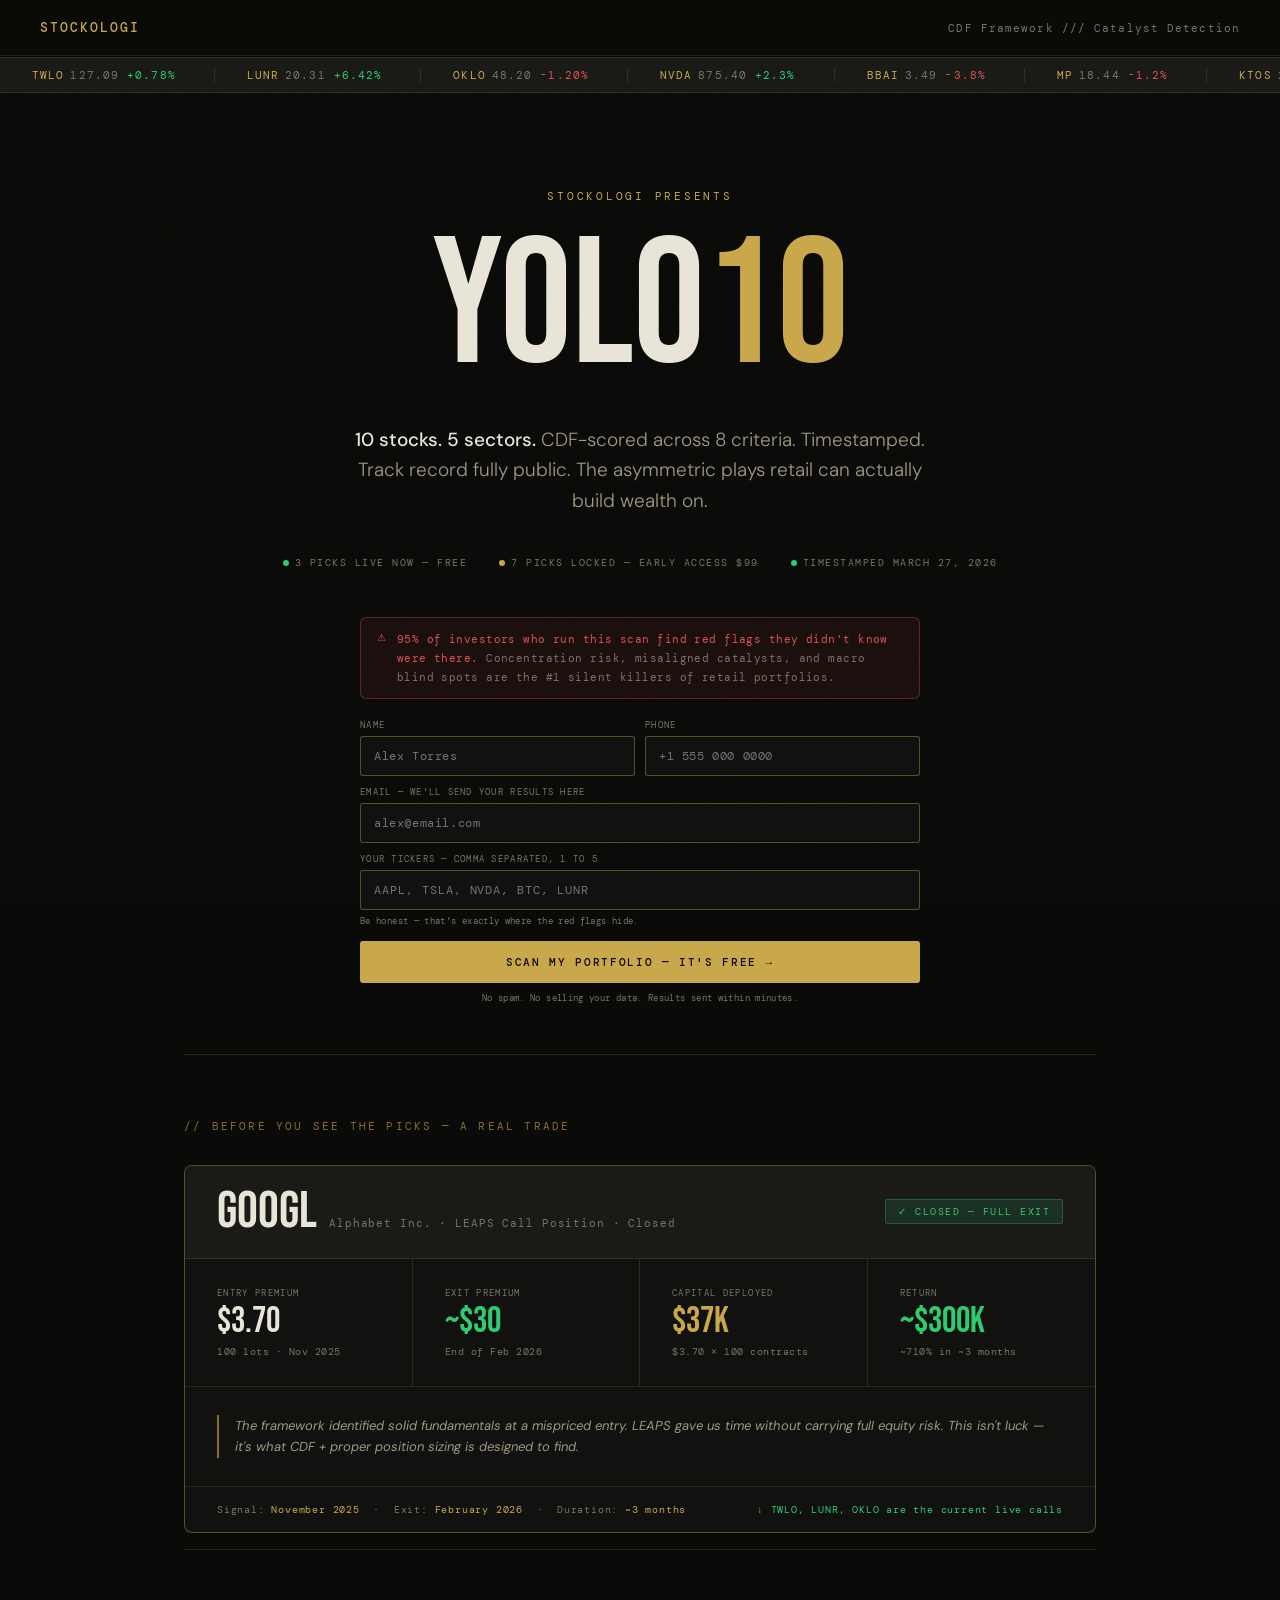
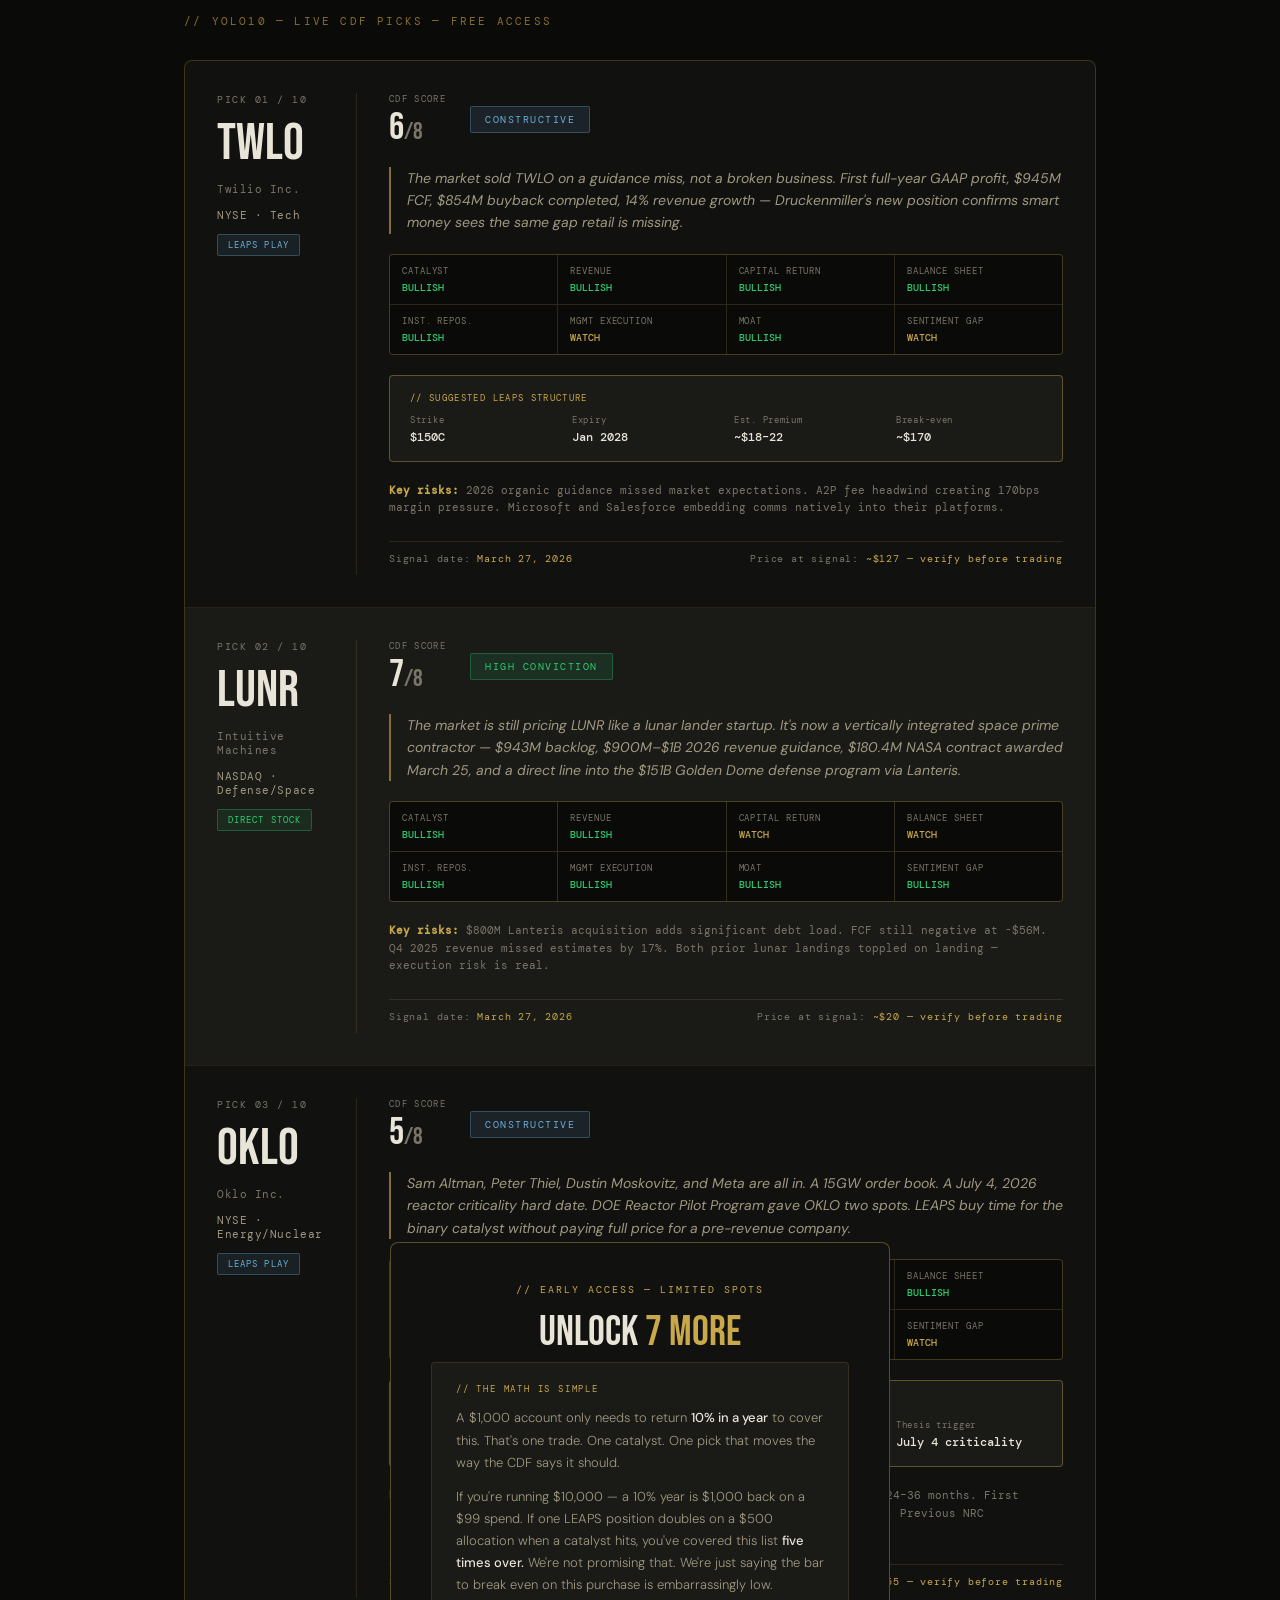
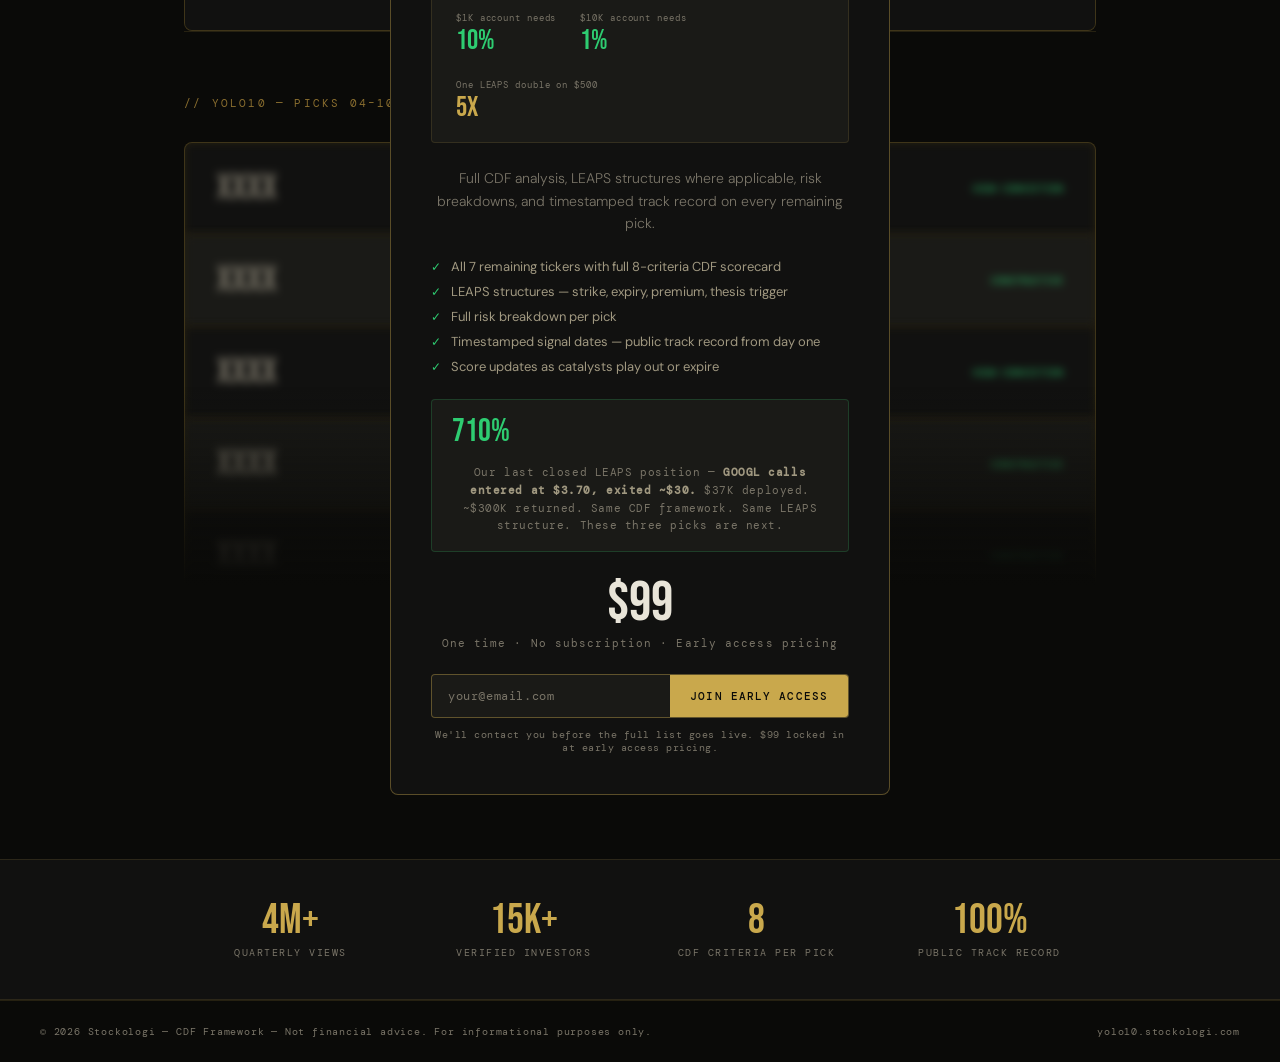
==== index.html @ 3243b2ff "Update index.html" ====
<!DOCTYPE html>
<html lang="en">
<head>
<meta charset="UTF-8">
<meta name="viewport" content="width=device-width, initial-scale=1.0">
<title>YOLO10 — Stockologi CDF Framework</title>
<link href="https://fonts.googleapis.com/css2?family=Bebas+Neue&family=DM+Mono:wght@400;500&family=DM+Sans:wght@300;400;500&display=swap" rel="stylesheet">
<style>
*, *::before, *::after { box-sizing: border-box; margin: 0; padding: 0; }
:root {
  --gold: #C9A84C; --gold-dim: #8a6e2f; --green: #2ECC71; --green-dim: #1a7a43;
  --bg: #0a0a08; --bg2: #111110; --bg3: #1a1a17;
  --border: rgba(201,168,76,0.15); --border-bright: rgba(201,168,76,0.4);
  --text: #e8e4d8; --text-dim: #7a7568; --text-mid: #a09880; --red: #e05252; --blue: #6baed6;
  --font-display: 'Bebas Neue', sans-serif; --font-mono: 'DM Mono', monospace; --font-body: 'DM Sans', sans-serif;
}
html { scroll-behavior: smooth; }
body { background: var(--bg); color: var(--text); font-family: var(--font-body); min-height: 100vh; overflow-x: hidden; }
body::before { content: ''; position: fixed; inset: 0; background-image: url("data:image/svg+xml,%3Csvg viewBox='0 0 256 256' xmlns='http://www.w3.org/2000/svg'%3E%3Cfilter id='noise'%3E%3CfeTurbulence type='fractalNoise' baseFrequency='0.9' numOctaves='4' stitchTiles='stitch'/%3E%3C/filter%3E%3Crect width='100%25' height='100%25' filter='url(%23noise)' opacity='0.04'/%3E%3C/svg%3E"); pointer-events: none; z-index: 0; opacity: 0.4; }
nav { position: fixed; top: 0; left: 0; right: 0; z-index: 100; display: flex; align-items: center; justify-content: space-between; padding: 1.2rem 2.5rem; border-bottom: 0.5px solid var(--border); background: rgba(10,10,8,0.9); backdrop-filter: blur(12px); }
.nav-logo { font-family: var(--font-mono); font-size: 13px; font-weight: 500; letter-spacing: 0.15em; color: var(--gold); text-transform: uppercase; }
.nav-tag { font-family: var(--font-mono); font-size: 11px; color: var(--text-dim); letter-spacing: 0.1em; }
.tape-wrapper { position: relative; z-index: 1; overflow: hidden; border-top: 0.5px solid var(--border); border-bottom: 0.5px solid var(--border); background: var(--bg3); padding: 10px 0; margin-top: 57px; }
.tape-inner { display: flex; white-space: nowrap; animation: tape 30s linear infinite; }
.tape-item { font-family: var(--font-mono); font-size: 11px; letter-spacing: 0.1em; color: var(--text-dim); padding: 0 2rem; border-right: 0.5px solid var(--border); }
.tape-item span { color: var(--gold); margin-right: 6px; }
.tape-item .up { color: var(--green); }
.tape-item .dn { color: var(--red); }
.hero { position: relative; z-index: 1; padding: 6rem 1.5rem 3rem; text-align: center; }
.hero-eyebrow { font-family: var(--font-mono); font-size: 11px; letter-spacing: 0.25em; color: var(--gold); text-transform: uppercase; margin-bottom: 1.5rem; opacity: 0; animation: fadeUp 0.6s ease forwards 0.2s; }
.hero-title { font-family: var(--font-display); font-size: clamp(88px, 18vw, 180px); line-height: 0.9; color: var(--text); margin-bottom: 0.2em; opacity: 0; animation: fadeUp 0.7s ease forwards 0.35s; }
.hero-title span { color: var(--gold); }
.hero-sub { font-size: clamp(15px, 2.2vw, 19px); font-weight: 300; color: var(--text-mid); max-width: 600px; margin: 0 auto 2.5rem; line-height: 1.6; opacity: 0; animation: fadeUp 0.7s ease forwards 0.5s; }
.hero-sub strong { color: var(--text); font-weight: 500; }
.stamp-row { display: flex; align-items: center; justify-content: center; gap: 2rem; margin-bottom: 3rem; flex-wrap: wrap; opacity: 0; animation: fadeUp 0.6s ease forwards 0.6s; }
.stamp { font-family: var(--font-mono); font-size: 10px; letter-spacing: 0.15em; color: var(--text-dim); text-transform: uppercase; display: flex; align-items: center; gap: 6px; }
.stamp-dot { width: 6px; height: 6px; border-radius: 50%; background: var(--green); }
.stamp-dot.gold { background: var(--gold); }
.gate-box { width: 100%; max-width: 480px; margin: 0 auto; opacity: 0; animation: fadeUp 0.7s ease forwards 0.65s; }
.gate-form { display: flex; border: 0.5px solid var(--border-bright); border-radius: 4px; overflow: hidden; background: var(--bg2); }
.gate-form input { flex: 1; background: transparent; border: none; outline: none; padding: 14px 18px; font-family: var(--font-mono); font-size: 13px; color: var(--text); letter-spacing: 0.05em; }
.gate-form input::placeholder { color: var(--text-dim); }
.gate-form button { background: var(--gold); color: #0a0a08; border: none; padding: 14px 24px; font-family: var(--font-mono); font-size: 12px; font-weight: 500; letter-spacing: 0.12em; text-transform: uppercase; cursor: pointer; transition: background 0.2s; white-space: nowrap; }
.gate-form button:hover { background: #e0b94f; }
.gate-note { font-family: var(--font-mono); font-size: 11px; color: var(--text-dim); margin-top: 10px; letter-spacing: 0.05em; text-align: center; }
.gate-note span { color: var(--green); }
.success-msg { display: none; font-family: var(--font-mono); font-size: 13px; color: var(--green); letter-spacing: 0.08em; padding: 14px 18px; border: 0.5px solid rgba(46,204,113,0.3); border-radius: 4px; background: rgba(46,204,113,0.05); text-align: center; }
.section-wrap { position: relative; z-index: 1; max-width: 960px; margin: 0 auto; padding: 0 1.5rem; }
.section-label { font-family: var(--font-mono); font-size: 11px; letter-spacing: 0.2em; color: var(--gold-dim); text-transform: uppercase; margin-bottom: 2rem; padding-top: 4rem; border-top: 0.5px solid var(--border); }
.picks-grid { display: flex; flex-direction: column; gap: 1px; background: var(--border); border: 0.5px solid var(--border); border-radius: 8px; overflow: hidden; }
.pick-card { background: var(--bg2); padding: 2rem; display: grid; grid-template-columns: 140px 1fr; gap: 2rem; }
.pick-card:nth-child(even) { background: var(--bg3); }
.pick-left { display: flex; flex-direction: column; gap: 12px; border-right: 0.5px solid var(--border); padding-right: 2rem; }
.pick-num { font-family: var(--font-mono); font-size: 10px; color: var(--text-dim); letter-spacing: 0.15em; }
.pick-ticker { font-family: var(--font-display); font-size: 52px; color: var(--text); line-height: 1; }
.pick-name { font-family: var(--font-mono); font-size: 11px; color: var(--text-dim); letter-spacing: 0.05em; }
.pick-type { font-family: var(--font-mono); font-size: 9px; letter-spacing: 0.12em; text-transform: uppercase; padding: 4px 10px; border-radius: 2px; display: inline-block; width: fit-content; }
.type-leaps { background: rgba(107,174,214,0.1); color: var(--blue); border: 0.5px solid rgba(107,174,214,0.3); }
.type-direct { background: rgba(46,204,113,0.1); color: var(--green); border: 0.5px solid rgba(46,204,113,0.3); }
.pick-right { display: flex; flex-direction: column; gap: 1.25rem; }
.pick-score-row { display: flex; align-items: center; gap: 1.5rem; flex-wrap: wrap; }
.score-display { display: flex; flex-direction: column; gap: 4px; }
.score-label { font-family: var(--font-mono); font-size: 9px; letter-spacing: 0.15em; color: var(--text-dim); text-transform: uppercase; }
.score-val { font-family: var(--font-display); font-size: 38px; line-height: 1; color: var(--text); }
.score-val span { color: var(--text-dim); font-size: 24px; }
.rating-badge { font-family: var(--font-mono); font-size: 10px; letter-spacing: 0.15em; text-transform: uppercase; padding: 6px 14px; border-radius: 2px; }
.rating-high { background: rgba(46,204,113,0.12); color: var(--green); border: 0.5px solid rgba(46,204,113,0.3); }
.rating-constructive { background: rgba(107,174,214,0.12); color: var(--blue); border: 0.5px solid rgba(107,174,214,0.3); }
.pick-thesis { font-size: 14px; color: var(--text-mid); line-height: 1.6; font-style: italic; border-left: 2px solid var(--gold-dim); padding-left: 1rem; }
.pick-matrix { display: grid; grid-template-columns: repeat(4, 1fr); gap: 1px; background: var(--border); border: 0.5px solid var(--border); border-radius: 4px; overflow: hidden; }
.matrix-cell { background: var(--bg); padding: 10px 12px; display: flex; flex-direction: column; gap: 4px; }
.matrix-cell-label { font-family: var(--font-mono); font-size: 9px; letter-spacing: 0.1em; color: var(--text-dim); text-transform: uppercase; }
.matrix-cell-val { font-family: var(--font-mono); font-size: 10px; font-weight: 500; }
.bull { color: var(--green); }
.watch-col { color: var(--gold); }
.pick-leaps-box { background: var(--bg3); border: 0.5px solid var(--border-bright); border-radius: 4px; padding: 1rem 1.25rem; }
.leaps-title { font-family: var(--font-mono); font-size: 9px; letter-spacing: 0.15em; color: var(--gold); text-transform: uppercase; margin-bottom: 10px; }
.leaps-row { display: grid; grid-template-columns: repeat(4, 1fr); gap: 1rem; }
.leaps-cell { display: flex; flex-direction: column; gap: 3px; }
.leaps-cell-label { font-family: var(--font-mono); font-size: 9px; color: var(--text-dim); letter-spacing: 0.08em; }
.leaps-cell-val { font-family: var(--font-mono); font-size: 12px; color: var(--text); font-weight: 500; }
.pick-risks { font-family: var(--font-mono); font-size: 11px; color: var(--text-dim); line-height: 1.6; }
.pick-risks strong { color: var(--gold); }
.timestamp-row { display: flex; align-items: center; justify-content: space-between; padding: 10px 0; border-top: 0.5px solid var(--border); margin-top: 4px; flex-wrap: wrap; gap: 8px; }
.timestamp { font-family: var(--font-mono); font-size: 10px; color: var(--text-dim); letter-spacing: 0.08em; }
.timestamp span { color: var(--gold); }
.paywall-section { position: relative; z-index: 1; max-width: 960px; margin: 0 auto; padding: 0 1.5rem 2rem; }
.paywall-label { font-family: var(--font-mono); font-size: 11px; letter-spacing: 0.2em; color: var(--gold-dim); text-transform: uppercase; margin-bottom: 2rem; padding-top: 4rem; border-top: 0.5px solid var(--border); }
.locked-grid { display: flex; flex-direction: column; gap: 1px; background: var(--border); border: 0.5px solid var(--border); border-radius: 8px; overflow: hidden; margin-bottom: 2.5rem; }
.locked-row { background: var(--bg2); padding: 1.5rem 2rem; display: flex; align-items: center; justify-content: space-between; filter: blur(4px); pointer-events: none; user-select: none; }
.locked-row:nth-child(even) { background: var(--bg3); }
.locked-ticker { font-family: var(--font-display); font-size: 36px; color: var(--text-dim); }
.locked-meta { display: flex; flex-direction: column; gap: 4px; }
.locked-sector { font-family: var(--font-mono); font-size: 10px; color: var(--text-dim); letter-spacing: 0.1em; }
.locked-score { font-family: var(--font-mono); font-size: 13px; color: var(--text-dim); }
.locked-rating { font-family: var(--font-mono); font-size: 10px; color: var(--green); }
.paywall-overlay { position: relative; margin-top: -440px; height: 440px; background: linear-gradient(to bottom, transparent 0%, var(--bg) 45%); display: flex; flex-direction: column; align-items: center; justify-content: flex-end; padding-bottom: 2rem; z-index: 10; }
.paywall-card { background: var(--bg2); border: 0.5px solid var(--border-bright); border-radius: 8px; padding: 2.5rem; max-width: 500px; width: 100%; text-align: center; }
.paywall-card-eyebrow { font-family: var(--font-mono); font-size: 10px; letter-spacing: 0.2em; color: var(--gold); text-transform: uppercase; margin-bottom: 1rem; }
.paywall-card-title { font-family: var(--font-display); font-size: 42px; color: var(--text); line-height: 1; margin-bottom: 0.5rem; }
.paywall-card-title span { color: var(--gold); }
.paywall-card-sub { font-size: 14px; color: var(--text-dim); line-height: 1.6; margin-bottom: 1.5rem; font-weight: 300; }
.paywall-includes { display: flex; flex-direction: column; gap: 8px; text-align: left; margin-bottom: 1.5rem; }
.paywall-include-item { display: flex; align-items: flex-start; gap: 10px; font-size: 13px; color: var(--text-mid); }
.paywall-include-item::before { content: '✓'; color: var(--green); font-family: var(--font-mono); font-size: 12px; flex-shrink: 0; margin-top: 1px; }
.paywall-price { font-family: var(--font-display); font-size: 56px; color: var(--text); line-height: 1; margin-bottom: 0.25rem; }
.paywall-price-sub { font-family: var(--font-mono); font-size: 11px; color: var(--text-dim); letter-spacing: 0.1em; margin-bottom: 1.5rem; }
.paywall-gate { display: flex; border: 0.5px solid var(--border-bright); border-radius: 4px; overflow: hidden; background: var(--bg3); margin-bottom: 10px; }
.paywall-gate input { flex: 1; background: transparent; border: none; outline: none; padding: 13px 16px; font-family: var(--font-mono); font-size: 12px; color: var(--text); letter-spacing: 0.05em; }
.paywall-gate input::placeholder { color: var(--text-dim); }
.paywall-gate button { background: var(--gold); color: #0a0a08; border: none; padding: 13px 20px; font-family: var(--font-mono); font-size: 11px; font-weight: 500; letter-spacing: 0.1em; text-transform: uppercase; cursor: pointer; white-space: nowrap; transition: background 0.2s; }
.paywall-gate button:hover { background: #e0b94f; }
.paywall-disclaimer { font-family: var(--font-mono); font-size: 10px; color: var(--text-dim); letter-spacing: 0.05em; }
.success-msg-paywall { display: none; font-family: var(--font-mono); font-size: 12px; color: var(--green); letter-spacing: 0.08em; padding: 13px 16px; border: 0.5px solid rgba(46,204,113,0.3); border-radius: 4px; background: rgba(46,204,113,0.05); text-align: center; margin-bottom: 10px; }
.trade-proof-section { position: relative; z-index: 1; max-width: 960px; margin: 0 auto; padding: 0 1.5rem 1rem; }
.trade-proof-label { font-family: var(--font-mono); font-size: 11px; letter-spacing: 0.2em; color: var(--gold-dim); text-transform: uppercase; margin-bottom: 2rem; padding-top: 4rem; border-top: 0.5px solid var(--border); }
.trade-proof-card { background: var(--bg2); border: 0.5px solid var(--border-bright); border-radius: 8px; overflow: hidden; }
.trade-proof-header { background: var(--bg3); border-bottom: 0.5px solid var(--border); padding: 1.25rem 2rem; display: flex; align-items: center; justify-content: space-between; flex-wrap: wrap; gap: 1rem; }
.trade-proof-ticker-block { display: flex; align-items: baseline; gap: 12px; }
.trade-proof-ticker { font-family: var(--font-display); font-size: 52px; color: var(--text); line-height: 1; }
.trade-proof-name { font-family: var(--font-mono); font-size: 11px; color: var(--text-dim); letter-spacing: 0.08em; }
.trade-proof-badge { font-family: var(--font-mono); font-size: 10px; letter-spacing: 0.15em; text-transform: uppercase; padding: 5px 12px; border-radius: 2px; background: rgba(46,204,113,0.12); color: var(--green); border: 0.5px solid rgba(46,204,113,0.3); }
.trade-proof-body { display: grid; grid-template-columns: 1fr 1fr; gap: 0; }
.trade-proof-stats { display: flex; flex-direction: column; gap: 1.5rem; justify-content: center; }
.trade-stat-row { display: grid; grid-template-columns: 1fr 1fr; gap: 1rem; }
.trade-stat { display: flex; flex-direction: column; gap: 5px; }
.trade-stat-label { font-family: var(--font-mono); font-size: 9px; letter-spacing: 0.15em; color: var(--text-dim); text-transform: uppercase; }
.trade-stat-val { font-family: var(--font-display); font-size: 36px; line-height: 1; color: var(--text); }
.trade-stat-val.green { color: var(--green); }
.trade-stat-val.gold { color: var(--gold); }
.trade-stat-sub { font-family: var(--font-mono); font-size: 10px; color: var(--text-dim); letter-spacing: 0.05em; }
.trade-proof-thesis { font-size: 13px; color: var(--text-mid); line-height: 1.65; font-style: italic; border-left: 2px solid var(--gold-dim); padding-left: 1rem; }
.trade-proof-footer { border-top: 0.5px solid var(--border); padding: 1rem 2rem; display: flex; align-items: center; justify-content: space-between; flex-wrap: wrap; gap: 8px; }
.trade-proof-ts { font-family: var(--font-mono); font-size: 10px; color: var(--text-dim); letter-spacing: 0.08em; }
.trade-proof-ts span { color: var(--gold); }
.trade-proof-cta-note { font-family: var(--font-mono); font-size: 10px; color: var(--green); letter-spacing: 0.08em; }
.paywall-trade-callout { background: var(--bg3); border: 0.5px solid rgba(46,204,113,0.2); border-radius: 4px; padding: 1rem 1.25rem; margin-bottom: 1.5rem; display: flex; align-items: center; gap: 1rem; flex-wrap: wrap; }
.paywall-trade-callout-num { font-family: var(--font-display); font-size: 32px; color: var(--green); line-height: 1; white-space: nowrap; }
.paywall-trade-callout-text { font-family: var(--font-mono); font-size: 11px; color: var(--text-dim); letter-spacing: 0.05em; line-height: 1.6; }
.paywall-trade-callout-text strong { color: var(--text-mid); }
@media (max-width: 700px) {
  .trade-proof-body { grid-template-columns: 1fr; }
  .trade-proof-stats { grid-template-columns: repeat(2,1fr) !important; }
  .trade-proof-header { flex-direction: column; align-items: flex-start; }
}
.proof-strip { position: relative; z-index: 1; border-top: 0.5px solid var(--border); border-bottom: 0.5px solid var(--border); padding: 2.5rem 1.5rem; background: var(--bg2); }
.proof-inner { max-width: 900px; margin: 0 auto; display: grid; grid-template-columns: repeat(auto-fit, minmax(180px, 1fr)); gap: 2rem; text-align: center; }
.proof-num { font-family: var(--font-display); font-size: 42px; color: var(--gold); line-height: 1; }
.proof-label { font-family: var(--font-mono); font-size: 10px; letter-spacing: 0.15em; color: var(--text-dim); text-transform: uppercase; margin-top: 4px; }
footer { position: relative; z-index: 1; padding: 1.5rem 2.5rem; border-top: 0.5px solid var(--border); display: flex; align-items: center; justify-content: space-between; flex-wrap: wrap; gap: 8px; }
footer p { font-family: var(--font-mono); font-size: 10px; color: var(--text-dim); letter-spacing: 0.08em; }
@keyframes tape { from { transform: translateX(0); } to { transform: translateX(-50%); } }
@keyframes fadeUp { from { opacity: 0; transform: translateY(18px); } to { opacity: 1; transform: translateY(0); } }
@keyframes scBlink { 0%,80%,100%{opacity:0.2;} 40%{opacity:1;} }
@media (max-width: 700px) {
  .pick-card { grid-template-columns: 1fr; }
  .pick-left { border-right: none; border-bottom: 0.5px solid var(--border); padding-right: 0; padding-bottom: 1.5rem; }
  .pick-matrix { grid-template-columns: repeat(2, 1fr); }
  .leaps-row { grid-template-columns: repeat(2, 1fr); }
  nav { padding: 1rem 1.25rem; }
  .nav-tag { display: none; }
  .locked-row { gap: 8px; }
}
</style>
</head>
<body>

<nav>
  <div class="nav-logo">Stockologi</div>
  <div class="nav-tag">CDF Framework /// Catalyst Detection</div>
</nav>

<div class="tape-wrapper"><div class="tape-inner" id="tape"></div></div>

<section class="hero">
  <div class="hero-eyebrow">Stockologi Presents</div>
  <div class="hero-title">YOLO<span>10</span></div>
  <p class="hero-sub"><strong>10 stocks. 5 sectors.</strong> CDF-scored across 8 criteria. Timestamped. Track record fully public. The asymmetric plays retail can actually build wealth on.</p>
  <div class="stamp-row">
    <div class="stamp"><div class="stamp-dot"></div>3 picks live now — free</div>
    <div class="stamp"><div class="stamp-dot gold"></div>7 picks locked — early access $99</div>
    <div class="stamp"><div class="stamp-dot"></div>Timestamped March 27, 2026</div>
  </div>
  <div class="gate-box" style="max-width:560px;text-align:left;">

    <!-- WARNING BAR -->
    <div style="background:rgba(224,82,82,0.08);border:0.5px solid rgba(224,82,82,0.35);border-radius:6px;padding:12px 16px;margin-bottom:1.25rem;display:flex;align-items:flex-start;gap:10px;">
      <div style="font-family:var(--font-mono);font-size:10px;color:#e05252;letter-spacing:0.08em;flex-shrink:0;margin-top:1px;">⚠</div>
      <div style="font-family:var(--font-mono);font-size:11px;color:var(--text-dim);letter-spacing:0.04em;line-height:1.7;"><span style="color:#e05252;">95% of investors who run this scan find red flags they didn't know were there.</span> Concentration risk, misaligned catalysts, and macro blind spots are the #1 silent killers of retail portfolios.</div>
    </div>

    <!-- SINGLE FORM -->
    <div id="sc-form">
      <div style="display:grid;grid-template-columns:1fr 1fr;gap:10px;margin-bottom:10px;">
        <div>
          <div style="font-family:var(--font-mono);font-size:9px;letter-spacing:0.14em;color:var(--text-dim);text-transform:uppercase;margin-bottom:5px;">Name</div>
          <input id="sc-name" type="text" placeholder="Alex Torres" style="width:100%;background:var(--bg2);border:0.5px solid var(--border-bright);border-radius:3px;padding:11px 13px;font-family:var(--font-mono);font-size:12px;color:var(--text);outline:none;letter-spacing:0.05em;" />
        </div>
        <div>
          <div style="font-family:var(--font-mono);font-size:9px;letter-spacing:0.14em;color:var(--text-dim);text-transform:uppercase;margin-bottom:5px;">Phone</div>
          <input id="sc-phone" type="tel" placeholder="+1 555 000 0000" style="width:100%;background:var(--bg2);border:0.5px solid var(--border-bright);border-radius:3px;padding:11px 13px;font-family:var(--font-mono);font-size:12px;color:var(--text);outline:none;letter-spacing:0.05em;" />
        </div>
      </div>
      <div style="margin-bottom:10px;">
        <div style="font-family:var(--font-mono);font-size:9px;letter-spacing:0.14em;color:var(--text-dim);text-transform:uppercase;margin-bottom:5px;">Email — we'll send your results here</div>
        <input id="sc-email" type="email" placeholder="alex@email.com" style="width:100%;background:var(--bg2);border:0.5px solid var(--border-bright);border-radius:3px;padding:11px 13px;font-family:var(--font-mono);font-size:12px;color:var(--text);outline:none;letter-spacing:0.05em;" />
      </div>
      <div style="margin-bottom:14px;">
        <div style="font-family:var(--font-mono);font-size:9px;letter-spacing:0.14em;color:var(--text-dim);text-transform:uppercase;margin-bottom:5px;">Your tickers — comma separated, 1 to 5</div>
        <input id="sc-tickers" type="text" placeholder="AAPL, TSLA, NVDA, BTC, LUNR" style="width:100%;background:var(--bg2);border:0.5px solid var(--border-bright);border-radius:3px;padding:11px 13px;font-family:var(--font-mono);font-size:12px;color:var(--text);outline:none;letter-spacing:0.08em;text-transform:uppercase;" />
        <div style="font-family:var(--font-mono);font-size:9px;color:var(--text-dim);margin-top:5px;letter-spacing:0.04em;">Be honest — that's exactly where the red flags hide.</div>
      </div>
      <div id="sc-err" style="font-family:var(--font-mono);font-size:10px;color:#e05252;margin-bottom:8px;display:none;"></div>
      <button onclick="scSubmit()" id="sc-btn" style="width:100%;background:var(--gold);color:#0a0a08;border:none;padding:14px;font-family:var(--font-mono);font-size:11px;font-weight:500;letter-spacing:0.15em;text-transform:uppercase;cursor:pointer;border-radius:3px;transition:background 0.2s;">Scan my portfolio — it's free →</button>
      <div style="font-family:var(--font-mono);font-size:9px;color:var(--text-dim);margin-top:8px;letter-spacing:0.04em;text-align:center;line-height:1.6;">No spam. No selling your data. Results sent within minutes.</div>
    </div>

    <!-- CONFIRMATION -->
    <div id="sc-confirm" style="display:none;background:var(--bg2);border:0.5px solid rgba(46,204,113,0.3);border-radius:6px;padding:2rem;text-align:center;">
      <div style="font-family:var(--font-mono);font-size:11px;color:var(--green);letter-spacing:0.15em;text-transform:uppercase;margin-bottom:0.75rem;">✓ Scan submitted</div>
      <div style="font-family:var(--font-display);font-size:28px;color:var(--text);line-height:1.2;margin-bottom:0.75rem;">Check your inbox.</div>
      <div style="font-family:var(--font-mono);font-size:11px;color:var(--text-dim);line-height:1.8;letter-spacing:0.04em;margin-bottom:1.25rem;">Your CDF portfolio scan is being processed and will land in your email shortly. <span style="color:var(--gold);">Save us to your contacts</span> so it doesn't go to spam — look for a message from <strong style="color:var(--text);">hello@stockologi.com</strong></div>
      <div style="background:var(--bg3);border:0.5px solid var(--border);border-radius:4px;padding:12px 16px;font-family:var(--font-mono);font-size:10px;color:var(--text-dim);letter-spacing:0.06em;line-height:1.7;">
        While you wait — scroll down to see the 3 free CDF picks below. If your portfolio already holds any of these, that's either a good sign or a major concentration flag. You'll find out soon.
      </div>
    </div>

  </div>
</section>

<div class="trade-proof-section">
  <div class="trade-proof-label">// Before You See The Picks — A Real Trade</div>
  <div class="trade-proof-card">
    <div class="trade-proof-header">
      <div class="trade-proof-ticker-block">
        <div class="trade-proof-ticker">GOOGL</div>
        <div class="trade-proof-name">Alphabet Inc. · LEAPS Call Position · Closed</div>
      </div>
      <div class="trade-proof-badge">✓ CLOSED — FULL EXIT</div>
    </div>
    <div class="trade-proof-body" style="grid-template-columns:1fr;">
      <div class="trade-proof-stats" style="display:grid;grid-template-columns:repeat(4,1fr);gap:0;padding:0;border-bottom:0.5px solid var(--border);">
        <div class="trade-stat" style="padding:1.75rem 2rem;border-right:0.5px solid var(--border);">
          <div class="trade-stat-label">Entry Premium</div>
          <div class="trade-stat-val">$3.70</div>
          <div class="trade-stat-sub">100 lots · Nov 2025</div>
        </div>
        <div class="trade-stat" style="padding:1.75rem 2rem;border-right:0.5px solid var(--border);">
          <div class="trade-stat-label">Exit Premium</div>
          <div class="trade-stat-val green">~$30</div>
          <div class="trade-stat-sub">End of Feb 2026</div>
        </div>
        <div class="trade-stat" style="padding:1.75rem 2rem;border-right:0.5px solid var(--border);">
          <div class="trade-stat-label">Capital Deployed</div>
          <div class="trade-stat-val gold">$37K</div>
          <div class="trade-stat-sub">$3.70 × 100 contracts</div>
        </div>
        <div class="trade-stat" style="padding:1.75rem 2rem;">
          <div class="trade-stat-label">Return</div>
          <div class="trade-stat-val green">~$300K</div>
          <div class="trade-stat-sub">~710% in ~3 months</div>
        </div>
      </div>
      <div style="padding:1.75rem 2rem;">
        <div class="trade-proof-thesis">The framework identified solid fundamentals at a mispriced entry. LEAPS gave us time without carrying full equity risk. This isn't luck — it's what CDF + proper position sizing is designed to find.</div>
      </div>
    </div>
    <div class="trade-proof-footer">
      <div class="trade-proof-ts">Signal: <span>November 2025</span> &nbsp;·&nbsp; Exit: <span>February 2026</span> &nbsp;·&nbsp; Duration: <span>~3 months</span></div>
      <div class="trade-proof-cta-note">↓ TWLO, LUNR, OKLO are the current live calls</div>
    </div>
  </div>
</div>

<div class="section-wrap">
  <div class="section-label">// YOLO10 — Live CDF Picks — Free Access</div>
  <div class="picks-grid">

    <!-- PICK 1: TWLO -->
    <div class="pick-card">
      <div class="pick-left">
        <div class="pick-num">PICK 01 / 10</div>
        <div class="pick-ticker">TWLO</div>
        <div class="pick-name">Twilio Inc.</div>
        <div class="pick-name" style="color:var(--text-mid)">NYSE · Tech</div>
        <div class="pick-type type-leaps">LEAPS Play</div>
      </div>
      <div class="pick-right">
        <div class="pick-score-row">
          <div class="score-display">
            <div class="score-label">CDF Score</div>
            <div class="score-val">6<span>/8</span></div>
          </div>
          <div class="rating-badge rating-constructive">CONSTRUCTIVE</div>
        </div>
        <div class="pick-thesis">The market sold TWLO on a guidance miss, not a broken business. First full-year GAAP profit, $945M FCF, $854M buyback completed, 14% revenue growth — Druckenmiller's new position confirms smart money sees the same gap retail is missing.</div>
        <div class="pick-matrix">
          <div class="matrix-cell"><div class="matrix-cell-label">Catalyst</div><div class="matrix-cell-val bull">BULLISH</div></div>
          <div class="matrix-cell"><div class="matrix-cell-label">Revenue</div><div class="matrix-cell-val bull">BULLISH</div></div>
          <div class="matrix-cell"><div class="matrix-cell-label">Capital Return</div><div class="matrix-cell-val bull">BULLISH</div></div>
          <div class="matrix-cell"><div class="matrix-cell-label">Balance Sheet</div><div class="matrix-cell-val bull">BULLISH</div></div>
          <div class="matrix-cell"><div class="matrix-cell-label">Inst. Repos.</div><div class="matrix-cell-val bull">BULLISH</div></div>
          <div class="matrix-cell"><div class="matrix-cell-label">Mgmt Execution</div><div class="matrix-cell-val watch-col">WATCH</div></div>
          <div class="matrix-cell"><div class="matrix-cell-label">Moat</div><div class="matrix-cell-val bull">BULLISH</div></div>
          <div class="matrix-cell"><div class="matrix-cell-label">Sentiment Gap</div><div class="matrix-cell-val watch-col">WATCH</div></div>
        </div>
        <div class="pick-leaps-box">
          <div class="leaps-title">// Suggested LEAPS Structure</div>
          <div class="leaps-row">
            <div class="leaps-cell"><div class="leaps-cell-label">Strike</div><div class="leaps-cell-val">$150C</div></div>
            <div class="leaps-cell"><div class="leaps-cell-label">Expiry</div><div class="leaps-cell-val">Jan 2028</div></div>
            <div class="leaps-cell"><div class="leaps-cell-label">Est. Premium</div><div class="leaps-cell-val">~$18–22</div></div>
            <div class="leaps-cell"><div class="leaps-cell-label">Break-even</div><div class="leaps-cell-val">~$170</div></div>
          </div>
        </div>
        <div class="pick-risks"><strong>Key risks:</strong> 2026 organic guidance missed market expectations. A2P fee headwind creating 170bps margin pressure. Microsoft and Salesforce embedding comms natively into their platforms.</div>
        <div class="timestamp-row">
          <div class="timestamp">Signal date: <span>March 27, 2026</span></div>
          <div class="timestamp">Price at signal: <span>~$127 — verify before trading</span></div>
        </div>
      </div>
    </div>

    <!-- PICK 2: LUNR -->
    <div class="pick-card">
      <div class="pick-left">
        <div class="pick-num">PICK 02 / 10</div>
        <div class="pick-ticker">LUNR</div>
        <div class="pick-name">Intuitive Machines</div>
        <div class="pick-name" style="color:var(--text-mid)">NASDAQ · Defense/Space</div>
        <div class="pick-type type-direct">Direct Stock</div>
      </div>
      <div class="pick-right">
        <div class="pick-score-row">
          <div class="score-display">
            <div class="score-label">CDF Score</div>
            <div class="score-val">7<span>/8</span></div>
          </div>
          <div class="rating-badge rating-high">HIGH CONVICTION</div>
        </div>
        <div class="pick-thesis">The market is still pricing LUNR like a lunar lander startup. It's now a vertically integrated space prime contractor — $943M backlog, $900M–$1B 2026 revenue guidance, $180.4M NASA contract awarded March 25, and a direct line into the $151B Golden Dome defense program via Lanteris.</div>
        <div class="pick-matrix">
          <div class="matrix-cell"><div class="matrix-cell-label">Catalyst</div><div class="matrix-cell-val bull">BULLISH</div></div>
          <div class="matrix-cell"><div class="matrix-cell-label">Revenue</div><div class="matrix-cell-val bull">BULLISH</div></div>
          <div class="matrix-cell"><div class="matrix-cell-label">Capital Return</div><div class="matrix-cell-val watch-col">WATCH</div></div>
          <div class="matrix-cell"><div class="matrix-cell-label">Balance Sheet</div><div class="matrix-cell-val watch-col">WATCH</div></div>
          <div class="matrix-cell"><div class="matrix-cell-label">Inst. Repos.</div><div class="matrix-cell-val bull">BULLISH</div></div>
          <div class="matrix-cell"><div class="matrix-cell-label">Mgmt Execution</div><div class="matrix-cell-val bull">BULLISH</div></div>
          <div class="matrix-cell"><div class="matrix-cell-label">Moat</div><div class="matrix-cell-val bull">BULLISH</div></div>
          <div class="matrix-cell"><div class="matrix-cell-label">Sentiment Gap</div><div class="matrix-cell-val bull">BULLISH</div></div>
        </div>
        <div class="pick-risks"><strong>Key risks:</strong> $800M Lanteris acquisition adds significant debt load. FCF still negative at -$56M. Q4 2025 revenue missed estimates by 17%. Both prior lunar landings toppled on landing — execution risk is real.</div>
        <div class="timestamp-row">
          <div class="timestamp">Signal date: <span>March 27, 2026</span></div>
          <div class="timestamp">Price at signal: <span>~$20 — verify before trading</span></div>
        </div>
      </div>
    </div>

    <!-- PICK 3: OKLO -->
    <div class="pick-card">
      <div class="pick-left">
        <div class="pick-num">PICK 03 / 10</div>
        <div class="pick-ticker">OKLO</div>
        <div class="pick-name">Oklo Inc.</div>
        <div class="pick-name" style="color:var(--text-mid)">NYSE · Energy/Nuclear</div>
        <div class="pick-type type-leaps">LEAPS Play</div>
      </div>
      <div class="pick-right">
        <div class="pick-score-row">
          <div class="score-display">
            <div class="score-label">CDF Score</div>
            <div class="score-val">5<span>/8</span></div>
          </div>
          <div class="rating-badge rating-constructive">CONSTRUCTIVE</div>
        </div>
        <div class="pick-thesis">Sam Altman, Peter Thiel, Dustin Moskovitz, and Meta are all in. A 15GW order book. A July 4, 2026 reactor criticality hard date. DOE Reactor Pilot Program gave OKLO two spots. LEAPS buy time for the binary catalyst without paying full price for a pre-revenue company.</div>
        <div class="pick-matrix">
          <div class="matrix-cell"><div class="matrix-cell-label">Catalyst</div><div class="matrix-cell-val bull">BULLISH</div></div>
          <div class="matrix-cell"><div class="matrix-cell-label">Revenue</div><div class="matrix-cell-val watch-col">WATCH</div></div>
          <div class="matrix-cell"><div class="matrix-cell-label">Capital Return</div><div class="matrix-cell-val watch-col">WATCH</div></div>
          <div class="matrix-cell"><div class="matrix-cell-label">Balance Sheet</div><div class="matrix-cell-val bull">BULLISH</div></div>
          <div class="matrix-cell"><div class="matrix-cell-label">Inst. Repos.</div><div class="matrix-cell-val bull">BULLISH</div></div>
          <div class="matrix-cell"><div class="matrix-cell-label">Mgmt Execution</div><div class="matrix-cell-val bull">BULLISH</div></div>
          <div class="matrix-cell"><div class="matrix-cell-label">Moat</div><div class="matrix-cell-val bull">BULLISH</div></div>
          <div class="matrix-cell"><div class="matrix-cell-label">Sentiment Gap</div><div class="matrix-cell-val watch-col">WATCH</div></div>
        </div>
        <div class="pick-leaps-box">
          <div class="leaps-title">// Suggested LEAPS Structure</div>
          <div class="leaps-row">
            <div class="leaps-cell"><div class="leaps-cell-label">Strike</div><div class="leaps-cell-val">$60C</div></div>
            <div class="leaps-cell"><div class="leaps-cell-label">Expiry</div><div class="leaps-cell-val">Jan 2028</div></div>
            <div class="leaps-cell"><div class="leaps-cell-label">Est. Premium</div><div class="leaps-cell-val">~$12–16</div></div>
            <div class="leaps-cell"><div class="leaps-cell-label">Thesis trigger</div><div class="leaps-cell-val">July 4 criticality</div></div>
          </div>
        </div>
        <div class="pick-risks"><strong>Key risks:</strong> Zero revenue. $139.3M operating loss 2025. NRC license path 24–36 months. First commercial reactor 2028 at earliest. HALEU fuel supply chain unresolved. Previous NRC application rejected in 2022.</div>
        <div class="timestamp-row">
          <div class="timestamp">Signal date: <span>March 27, 2026</span></div>
          <div class="timestamp">Price at signal: <span>~$52–55 — verify before trading</span></div>
        </div>
      </div>
    </div>

  </div>
</div>

<!-- PAYWALL -->
<div class="paywall-section">
  <div class="paywall-label">// YOLO10 — Picks 04–10 — Early Access Only</div>
  <div class="locked-grid">
    <div class="locked-row">
      <div class="locked-ticker">XXXX</div>
      <div class="locked-meta"><div class="locked-sector">Defense · Degen Play</div><div class="locked-sector">Direct Stock</div></div>
      <div class="locked-score">? / 8</div>
      <div class="locked-rating">HIGH CONVICTION</div>
    </div>
    <div class="locked-row">
      <div class="locked-ticker">XXXX</div>
      <div class="locked-meta"><div class="locked-sector">AI · Asymmetric</div><div class="locked-sector">Direct Stock</div></div>
      <div class="locked-score">? / 8</div>
      <div class="locked-rating">CONSTRUCTIVE</div>
    </div>
    <div class="locked-row">
      <div class="locked-ticker">XXXX</div>
      <div class="locked-meta"><div class="locked-sector">Materials · Degen</div><div class="locked-sector">LEAPS Play</div></div>
      <div class="locked-score">? / 8</div>
      <div class="locked-rating">HIGH CONVICTION</div>
    </div>
    <div class="locked-row">
      <div class="locked-ticker">XXXX</div>
      <div class="locked-meta"><div class="locked-sector">Energy · Binary</div><div class="locked-sector">Direct Stock</div></div>
      <div class="locked-score">? / 8</div>
      <div class="locked-rating">CONSTRUCTIVE</div>
    </div>
    <div class="locked-row">
      <div class="locked-ticker">XXXX</div>
      <div class="locked-meta"><div class="locked-sector">Tech · Turnaround</div><div class="locked-sector">LEAPS Play</div></div>
      <div class="locked-score">? / 8</div>
      <div class="locked-rating">CONSTRUCTIVE</div>
    </div>
    <div class="locked-row">
      <div class="locked-ticker">XXXX</div>
      <div class="locked-meta"><div class="locked-sector">Defense · Infrastructure</div><div class="locked-sector">Direct Stock</div></div>
      <div class="locked-score">? / 8</div>
      <div class="locked-rating">HIGH CONVICTION</div>
    </div>
    <div class="locked-row">
      <div class="locked-ticker">XXXX</div>
      <div class="locked-meta"><div class="locked-sector">AI · High Beta</div><div class="locked-sector">Direct Stock</div></div>
      <div class="locked-score">? / 8</div>
      <div class="locked-rating">WATCH</div>
    </div>
  </div>

  <div class="paywall-overlay">
    <div class="paywall-card">
      <div class="paywall-card-eyebrow">// Early Access — Limited Spots</div>
      <div class="paywall-card-title">Unlock <span>7 More</span></div>
      <div style="background:var(--bg3);border:0.5px solid var(--border);border-radius:4px;padding:1.25rem 1.5rem;margin-bottom:1.5rem;text-align:left;">
        <div style="font-family:var(--font-mono);font-size:9px;letter-spacing:0.2em;color:var(--gold);text-transform:uppercase;margin-bottom:0.75rem;">// The math is simple</div>
        <p style="font-size:13px;color:var(--text-mid);line-height:1.7;font-weight:300;">A $1,000 account only needs to return <strong style="color:var(--text);font-weight:500;">10% in a year</strong> to cover this. That's one trade. One catalyst. One pick that moves the way the CDF says it should.</p>
        <p style="font-size:13px;color:var(--text-mid);line-height:1.7;font-weight:300;margin-top:0.75rem;">If you're running $10,000 — a 10% year is $1,000 back on a $99 spend. If one LEAPS position doubles on a $500 allocation when a catalyst hits, you've covered this list <strong style="color:var(--text);font-weight:500;">five times over.</strong> We're not promising that. We're just saying the bar to break even on this purchase is embarrassingly low.</p>
        <div style="display:flex;gap:1.5rem;margin-top:1rem;flex-wrap:wrap;">
          <div style="display:flex;flex-direction:column;gap:3px;">
            <div style="font-family:var(--font-mono);font-size:9px;color:var(--text-dim);letter-spacing:0.1em;">$1K account needs</div>
            <div style="font-family:var(--font-display);font-size:28px;color:var(--green);line-height:1;">10%</div>
          </div>
          <div style="display:flex;flex-direction:column;gap:3px;">
            <div style="font-family:var(--font-mono);font-size:9px;color:var(--text-dim);letter-spacing:0.1em;">$10K account needs</div>
            <div style="font-family:var(--font-display);font-size:28px;color:var(--green);line-height:1;">1%</div>
          </div>
          <div style="display:flex;flex-direction:column;gap:3px;">
            <div style="font-family:var(--font-mono);font-size:9px;color:var(--text-dim);letter-spacing:0.1em;">One LEAPS double on $500</div>
            <div style="font-family:var(--font-display);font-size:28px;color:var(--gold);line-height:1;">5x</div>
          </div>
        </div>
      </div>
      <div class="paywall-card-sub">Full CDF analysis, LEAPS structures where applicable, risk breakdowns, and timestamped track record on every remaining pick.</div>
      <div class="paywall-includes">
        <div class="paywall-include-item">All 7 remaining tickers with full 8-criteria CDF scorecard</div>
        <div class="paywall-include-item">LEAPS structures — strike, expiry, premium, thesis trigger</div>
        <div class="paywall-include-item">Full risk breakdown per pick</div>
        <div class="paywall-include-item">Timestamped signal dates — public track record from day one</div>
        <div class="paywall-include-item">Score updates as catalysts play out or expire</div>
      </div>
      <div class="paywall-trade-callout">
        <div class="paywall-trade-callout-num">710%</div>
        <div class="paywall-trade-callout-text">Our last closed LEAPS position — <strong>GOOGL calls entered at $3.70, exited ~$30.</strong> $37K deployed. ~$300K returned. Same CDF framework. Same LEAPS structure. These three picks are next.</div>
      </div>
      <div class="paywall-price">$99</div>
      <div class="paywall-price-sub">One time · No subscription · Early access pricing</div>
      <div class="paywall-gate" id="paywallForm">
        <input type="email" id="email3" placeholder="your@email.com" />
        <button onclick="handleSubmit('email3','paywallForm','successPaywall')">Join Early Access</button>
      </div>
      <div class="success-msg-paywall" id="successPaywall">You're on the early access list. We'll reach out within 24 hours.</div>
      <div class="paywall-disclaimer">We'll contact you before the full list goes live. $99 locked in at early access pricing.</div>
    </div>
  </div>
</div>

<div class="proof-strip">
  <div class="proof-inner">
    <div><div class="proof-num">4M+</div><div class="proof-label">Quarterly Views</div></div>
    <div><div class="proof-num">15K+</div><div class="proof-label">Verified Investors</div></div>
    <div><div class="proof-num">8</div><div class="proof-label">CDF Criteria Per Pick</div></div>
    <div><div class="proof-num">100%</div><div class="proof-label">Public Track Record</div></div>
  </div>
</div>

<footer>
  <p>© 2026 Stockologi — CDF Framework — Not financial advice. For informational purposes only.</p>
  <p>yolo10.stockologi.com</p>
</footer>

<script>
const tapeData = [
  {sym:'TWLO', price:'127.09', chg:'+0.78%', up:true},
  {sym:'LUNR', price:'20.31', chg:'+6.42%', up:true},
  {sym:'OKLO', price:'48.20', chg:'-1.20%', up:false},
  {sym:'NVDA', price:'875.40', chg:'+2.3%', up:true},
  {sym:'BBAI', price:'3.49', chg:'-3.8%', up:false},
  {sym:'MP', price:'18.44', chg:'-1.2%', up:false},
  {sym:'KTOS', price:'28.67', chg:'+3.4%', up:true},
  {sym:'BE', price:'22.10', chg:'+1.8%', up:true},
  {sym:'SOUN', price:'7.92', chg:'+2.1%', up:true},
  {sym:'TWLO', price:'127.09', chg:'+0.78%', up:true},
];
function buildTape() {
  const tape = document.getElementById('tape');
  const items = [...tapeData, ...tapeData];
  tape.innerHTML = items.map(t =>
    `<span class="tape-item"><span>${t.sym}</span>${t.price} <span class="${t.up?'up':'dn'}">${t.chg}</span></span>`
  ).join('');
}
buildTape();

// ---- PORTFOLIO SCANNER ----
async function scSubmit() {
  const name = document.getElementById('sc-name').value.trim();
  const email = document.getElementById('sc-email').value.trim();
  const phone = document.getElementById('sc-phone').value.trim();
  const tickers = document.getElementById('sc-tickers').value.trim();
  const err = document.getElementById('sc-err');

  if (!name) { err.textContent = 'Please enter your name.'; err.style.display='block'; return; }
  if (!email || !email.includes('@')) { err.textContent = 'Please enter a valid email.'; err.style.display='block'; return; }
  if (!tickers) { err.textContent = 'Please enter at least one ticker.'; err.style.display='block'; return; }
  err.style.display = 'none';

  const btn = document.getElementById('sc-btn');
  btn.textContent = 'Submitting...';
  btn.disabled = true;
  btn.style.opacity = '0.7';

  try {
    await fetch('/functions/portfolio-scan', {
      method: 'POST',
      headers: { 'Content-Type': 'application/json' },
      body: JSON.stringify({ name, email, phone, tickers })
    });
  } catch(e) { /* fire and forget — show confirm regardless */ }

  document.getElementById('sc-form').style.display = 'none';
  document.getElementById('sc-confirm').style.display = 'block';
}
// ---- END SCANNER ----

async function handleSubmit(inputId, formId, successId) {
  const email = document.getElementById(inputId).value.trim();
  if (!email || !email.includes('@')) {
    document.getElementById(inputId).style.outline = '1px solid #e05252';
    return;
  }
  const btn = document.querySelector(`#${formId} button`);
  btn.textContent = 'Adding...';
  btn.disabled = true;
  try {
    const res = await fetch('/.netlify/functions/subscribe', {
      method: 'POST',
      headers: { 'Content-Type': 'application/json' },
      body: JSON.stringify({ email: email })
    });
    const data = await res.json();
    if (res.status === 200 && data.success) {
      document.getElementById(formId).style.display = 'none';
      document.getElementById(successId).style.display = 'block';
    } else {
      btn.textContent = 'Try Again';
      btn.disabled = false;
    }
  } catch(e) {
    btn.textContent = 'Try Again';
    btn.disabled = false;
  }
}
</script>
</body>
</html>
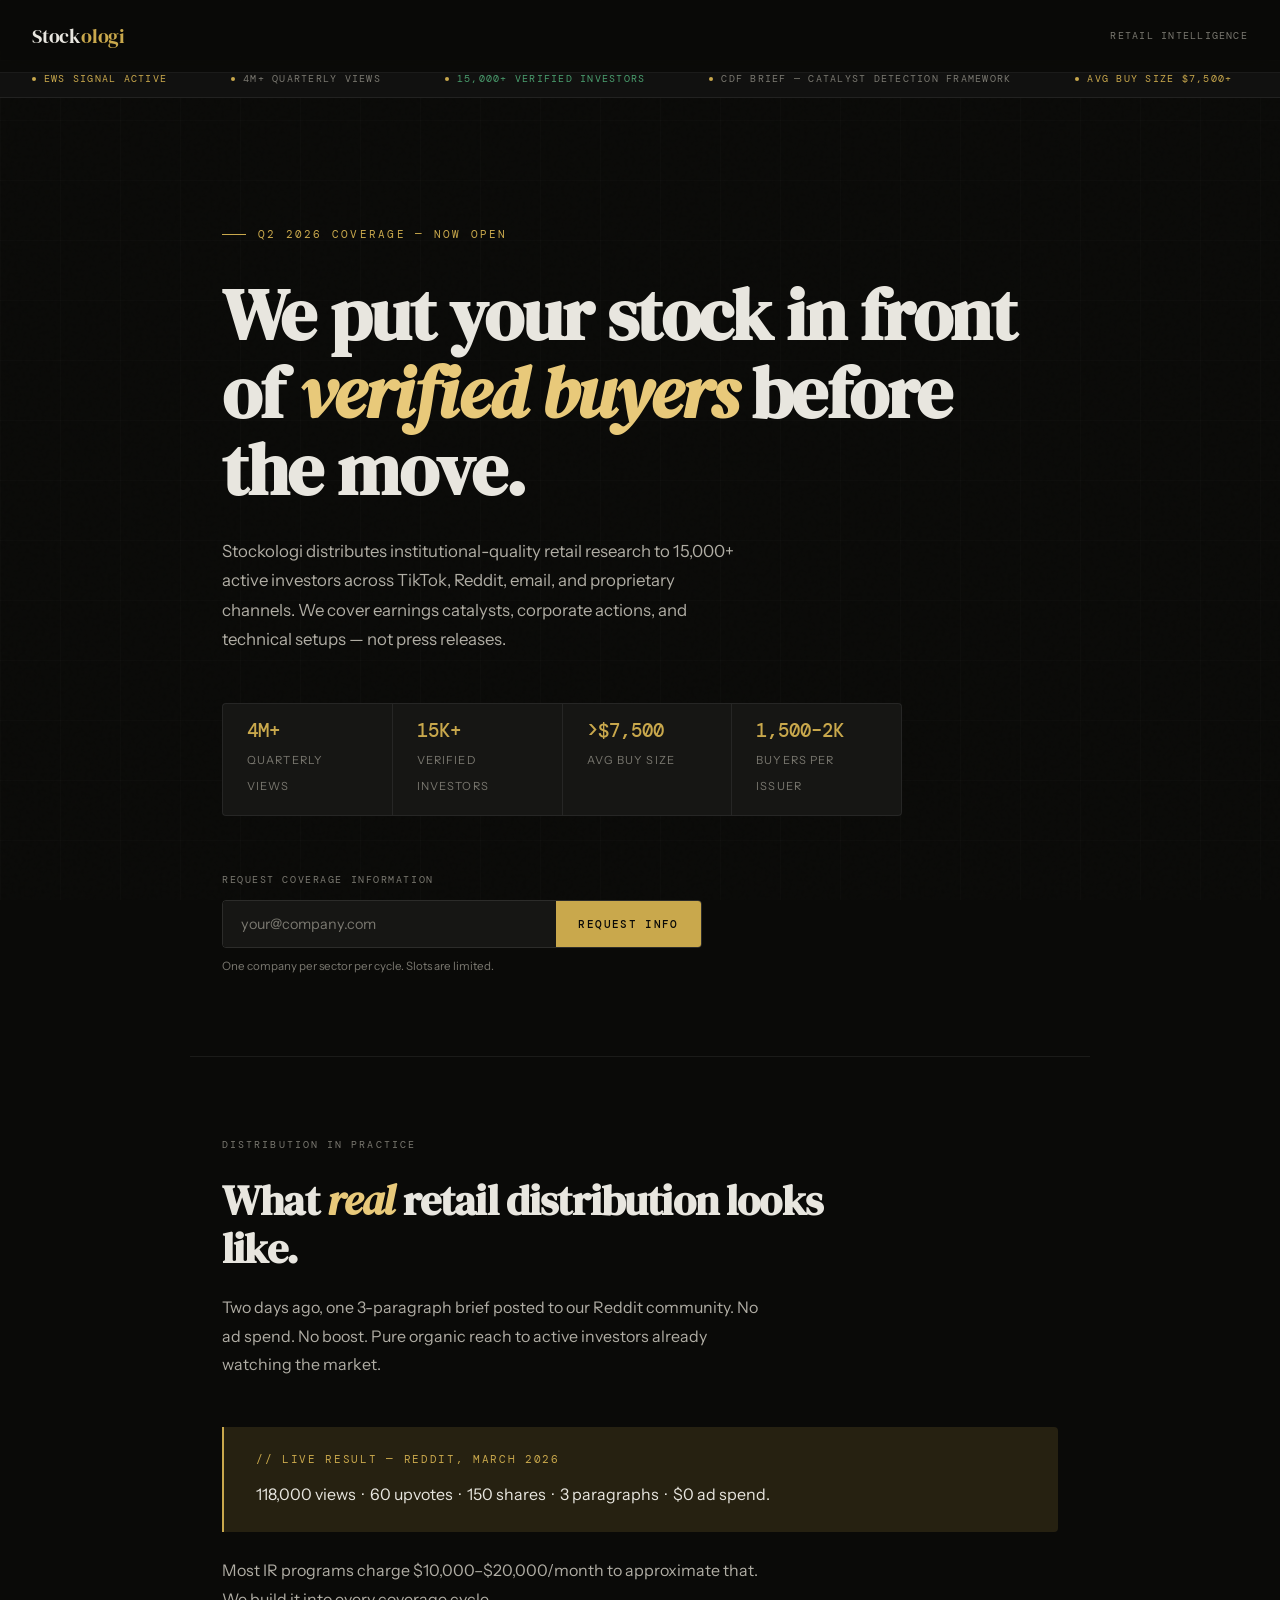
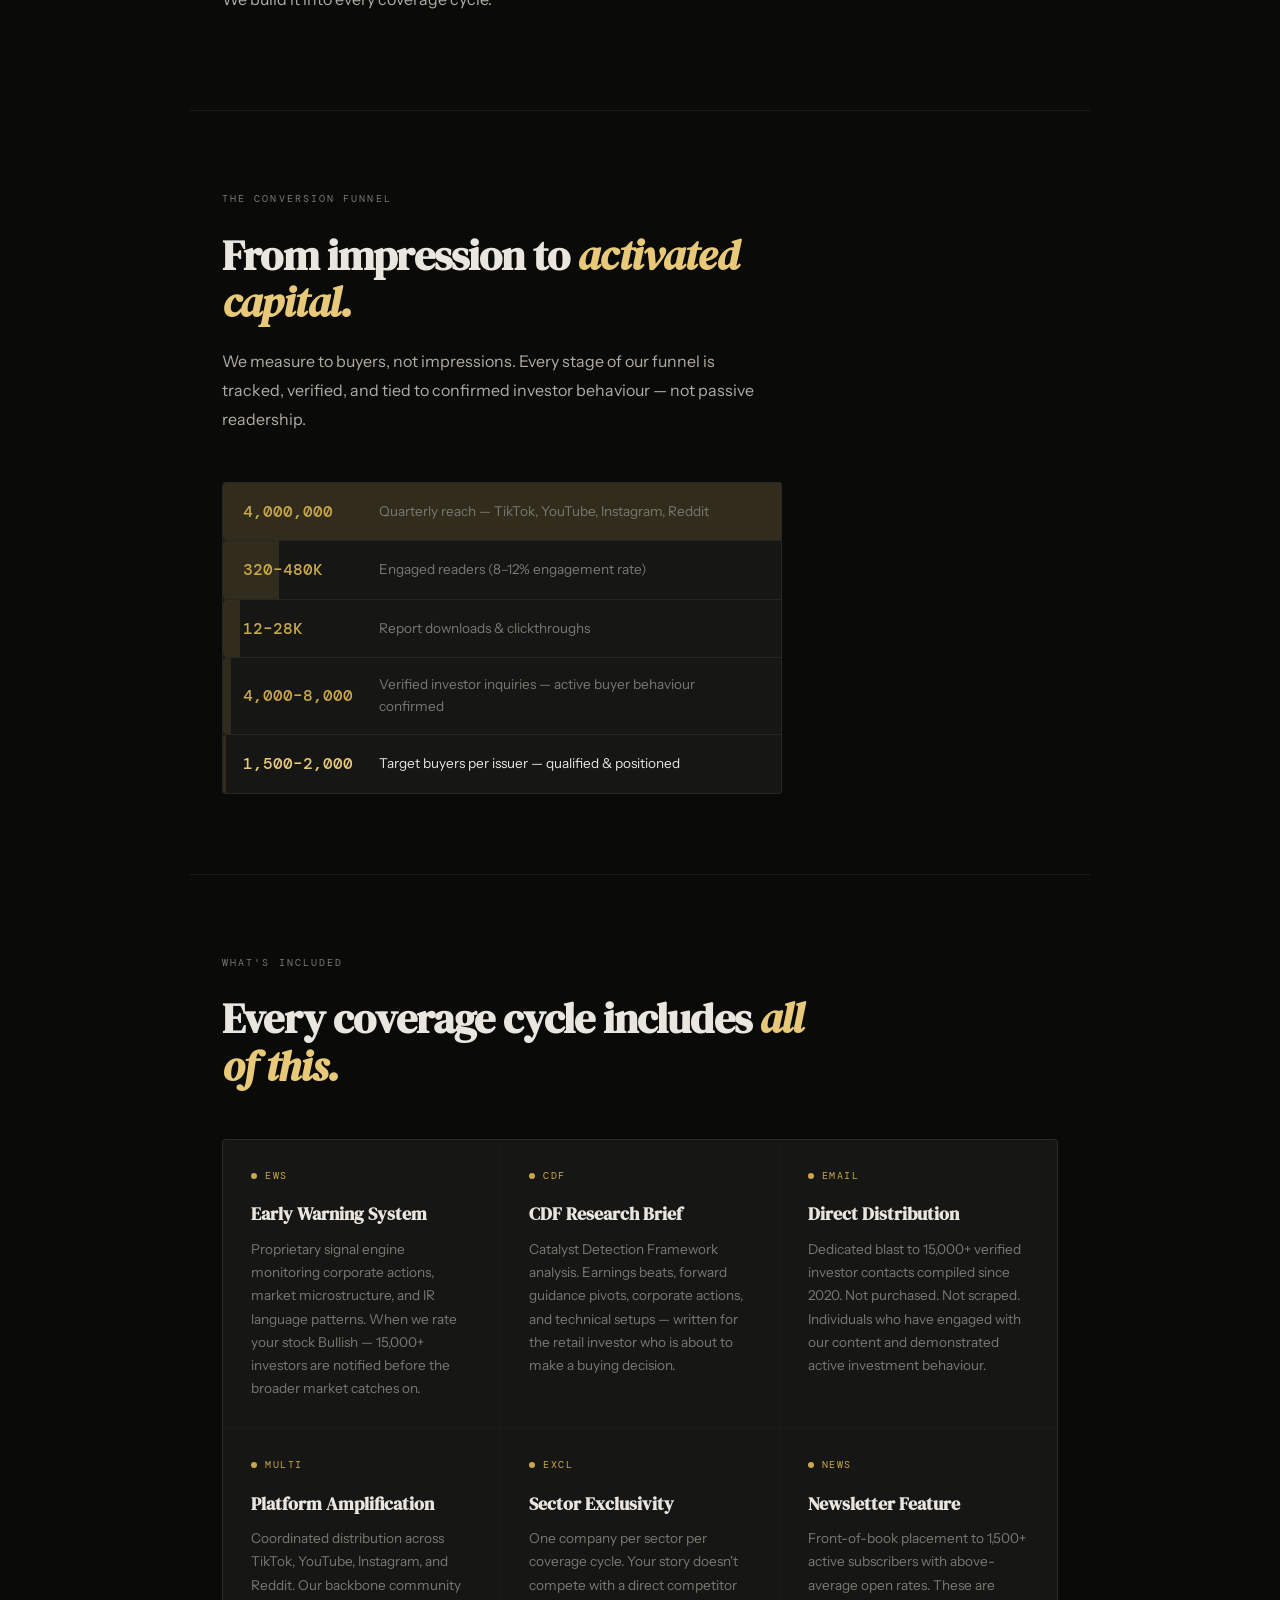
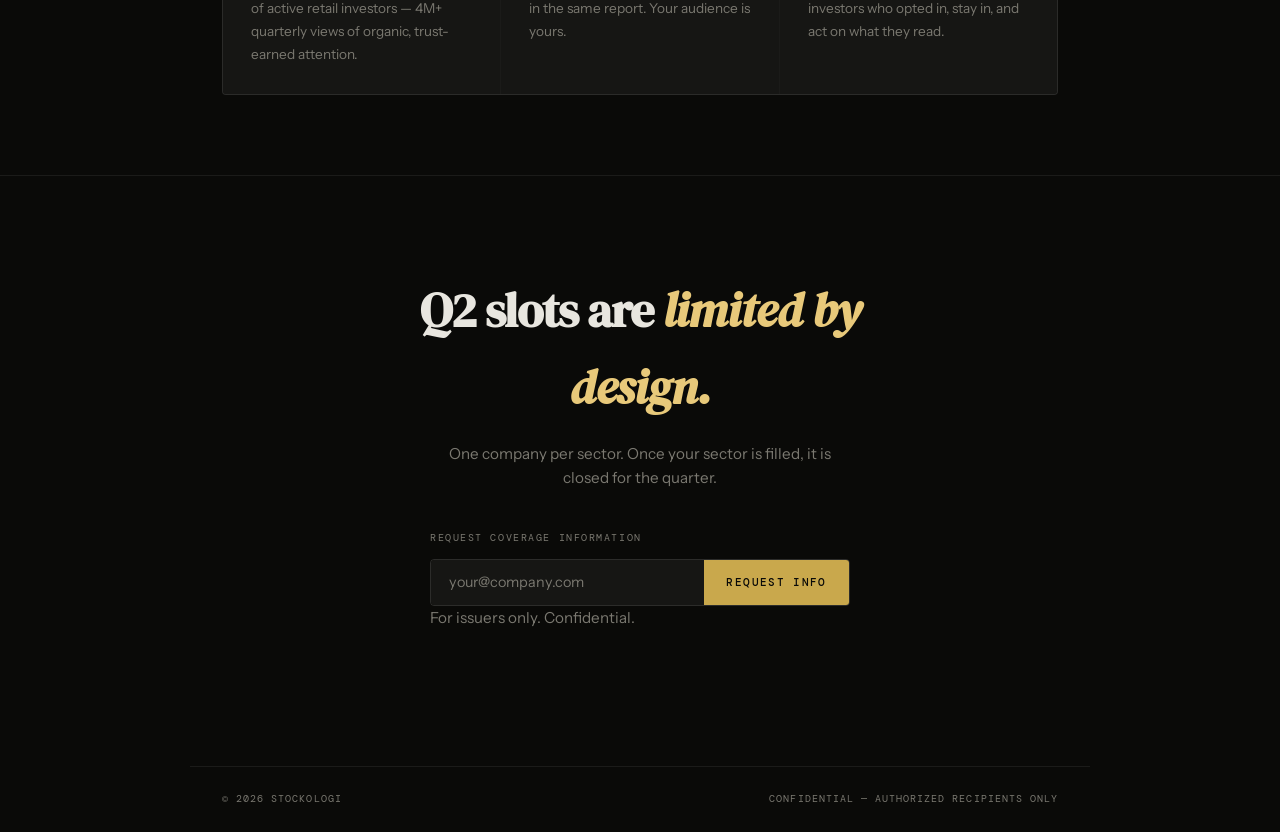
==== commit 4d12344a: "Update index.html" ====
--- a/index.html
+++ b/index.html
@@ -3,598 +3,796 @@
 <head>
 <meta charset="UTF-8">
 <meta name="viewport" content="width=device-width, initial-scale=1.0">
-<title>YOLO10 — Stockologi CDF Framework</title>
-<link href="https://fonts.googleapis.com/css2?family=Bebas+Neue&family=DM+Mono:wght@400;500&family=DM+Sans:wght@300;400;500&display=swap" rel="stylesheet">
+<title>Stockologi — Retail Investor Research & Distribution</title>
+<link rel="preconnect" href="https://fonts.googleapis.com">
+<link rel="preconnect" href="https://fonts.gstatic.com" crossorigin>
+<link href="https://fonts.googleapis.com/css2?family=DM+Serif+Display:ital@0;1&family=DM+Mono:wght@400;500&family=Instrument+Sans:wght@400;500;600&display=swap" rel="stylesheet">
 <style>
-*, *::before, *::after { box-sizing: border-box; margin: 0; padding: 0; }
-:root {
-  --gold: #C9A84C; --gold-dim: #8a6e2f; --green: #2ECC71; --green-dim: #1a7a43;
-  --bg: #0a0a08; --bg2: #111110; --bg3: #1a1a17;
-  --border: rgba(201,168,76,0.15); --border-bright: rgba(201,168,76,0.4);
-  --text: #e8e4d8; --text-dim: #7a7568; --text-mid: #a09880; --red: #e05252; --blue: #6baed6;
-  --font-display: 'Bebas Neue', sans-serif; --font-mono: 'DM Mono', monospace; --font-body: 'DM Sans', sans-serif;
-}
-html { scroll-behavior: smooth; }
-body { background: var(--bg); color: var(--text); font-family: var(--font-body); min-height: 100vh; overflow-x: hidden; }
-body::before { content: ''; position: fixed; inset: 0; background-image: url("data:image/svg+xml,%3Csvg viewBox='0 0 256 256' xmlns='http://www.w3.org/2000/svg'%3E%3Cfilter id='noise'%3E%3CfeTurbulence type='fractalNoise' baseFrequency='0.9' numOctaves='4' stitchTiles='stitch'/%3E%3C/filter%3E%3Crect width='100%25' height='100%25' filter='url(%23noise)' opacity='0.04'/%3E%3C/svg%3E"); pointer-events: none; z-index: 0; opacity: 0.4; }
-nav { position: fixed; top: 0; left: 0; right: 0; z-index: 100; display: flex; align-items: center; justify-content: space-between; padding: 1.2rem 2.5rem; border-bottom: 0.5px solid var(--border); background: rgba(10,10,8,0.9); backdrop-filter: blur(12px); }
-.nav-logo { font-family: var(--font-mono); font-size: 13px; font-weight: 500; letter-spacing: 0.15em; color: var(--gold); text-transform: uppercase; }
-.nav-tag { font-family: var(--font-mono); font-size: 11px; color: var(--text-dim); letter-spacing: 0.1em; }
-.tape-wrapper { position: relative; z-index: 1; overflow: hidden; border-top: 0.5px solid var(--border); border-bottom: 0.5px solid var(--border); background: var(--bg3); padding: 10px 0; margin-top: 57px; }
-.tape-inner { display: flex; white-space: nowrap; animation: tape 30s linear infinite; }
-.tape-item { font-family: var(--font-mono); font-size: 11px; letter-spacing: 0.1em; color: var(--text-dim); padding: 0 2rem; border-right: 0.5px solid var(--border); }
-.tape-item span { color: var(--gold); margin-right: 6px; }
-.tape-item .up { color: var(--green); }
-.tape-item .dn { color: var(--red); }
-.hero { position: relative; z-index: 1; padding: 6rem 1.5rem 3rem; text-align: center; }
-.hero-eyebrow { font-family: var(--font-mono); font-size: 11px; letter-spacing: 0.25em; color: var(--gold); text-transform: uppercase; margin-bottom: 1.5rem; opacity: 0; animation: fadeUp 0.6s ease forwards 0.2s; }
-.hero-title { font-family: var(--font-display); font-size: clamp(88px, 18vw, 180px); line-height: 0.9; color: var(--text); margin-bottom: 0.2em; opacity: 0; animation: fadeUp 0.7s ease forwards 0.35s; }
-.hero-title span { color: var(--gold); }
-.hero-sub { font-size: clamp(15px, 2.2vw, 19px); font-weight: 300; color: var(--text-mid); max-width: 600px; margin: 0 auto 2.5rem; line-height: 1.6; opacity: 0; animation: fadeUp 0.7s ease forwards 0.5s; }
-.hero-sub strong { color: var(--text); font-weight: 500; }
-.stamp-row { display: flex; align-items: center; justify-content: center; gap: 2rem; margin-bottom: 3rem; flex-wrap: wrap; opacity: 0; animation: fadeUp 0.6s ease forwards 0.6s; }
-.stamp { font-family: var(--font-mono); font-size: 10px; letter-spacing: 0.15em; color: var(--text-dim); text-transform: uppercase; display: flex; align-items: center; gap: 6px; }
-.stamp-dot { width: 6px; height: 6px; border-radius: 50%; background: var(--green); }
-.stamp-dot.gold { background: var(--gold); }
-.gate-box { width: 100%; max-width: 480px; margin: 0 auto; opacity: 0; animation: fadeUp 0.7s ease forwards 0.65s; }
-.gate-form { display: flex; border: 0.5px solid var(--border-bright); border-radius: 4px; overflow: hidden; background: var(--bg2); }
-.gate-form input { flex: 1; background: transparent; border: none; outline: none; padding: 14px 18px; font-family: var(--font-mono); font-size: 13px; color: var(--text); letter-spacing: 0.05em; }
-.gate-form input::placeholder { color: var(--text-dim); }
-.gate-form button { background: var(--gold); color: #0a0a08; border: none; padding: 14px 24px; font-family: var(--font-mono); font-size: 12px; font-weight: 500; letter-spacing: 0.12em; text-transform: uppercase; cursor: pointer; transition: background 0.2s; white-space: nowrap; }
-.gate-form button:hover { background: #e0b94f; }
-.gate-note { font-family: var(--font-mono); font-size: 11px; color: var(--text-dim); margin-top: 10px; letter-spacing: 0.05em; text-align: center; }
-.gate-note span { color: var(--green); }
-.success-msg { display: none; font-family: var(--font-mono); font-size: 13px; color: var(--green); letter-spacing: 0.08em; padding: 14px 18px; border: 0.5px solid rgba(46,204,113,0.3); border-radius: 4px; background: rgba(46,204,113,0.05); text-align: center; }
-.section-wrap { position: relative; z-index: 1; max-width: 960px; margin: 0 auto; padding: 0 1.5rem; }
-.section-label { font-family: var(--font-mono); font-size: 11px; letter-spacing: 0.2em; color: var(--gold-dim); text-transform: uppercase; margin-bottom: 2rem; padding-top: 4rem; border-top: 0.5px solid var(--border); }
-.picks-grid { display: flex; flex-direction: column; gap: 1px; background: var(--border); border: 0.5px solid var(--border); border-radius: 8px; overflow: hidden; }
-.pick-card { background: var(--bg2); padding: 2rem; display: grid; grid-template-columns: 140px 1fr; gap: 2rem; }
-.pick-card:nth-child(even) { background: var(--bg3); }
-.pick-left { display: flex; flex-direction: column; gap: 12px; border-right: 0.5px solid var(--border); padding-right: 2rem; }
-.pick-num { font-family: var(--font-mono); font-size: 10px; color: var(--text-dim); letter-spacing: 0.15em; }
-.pick-ticker { font-family: var(--font-display); font-size: 52px; color: var(--text); line-height: 1; }
-.pick-name { font-family: var(--font-mono); font-size: 11px; color: var(--text-dim); letter-spacing: 0.05em; }
-.pick-type { font-family: var(--font-mono); font-size: 9px; letter-spacing: 0.12em; text-transform: uppercase; padding: 4px 10px; border-radius: 2px; display: inline-block; width: fit-content; }
-.type-leaps { background: rgba(107,174,214,0.1); color: var(--blue); border: 0.5px solid rgba(107,174,214,0.3); }
-.type-direct { background: rgba(46,204,113,0.1); color: var(--green); border: 0.5px solid rgba(46,204,113,0.3); }
-.pick-right { display: flex; flex-direction: column; gap: 1.25rem; }
-.pick-score-row { display: flex; align-items: center; gap: 1.5rem; flex-wrap: wrap; }
-.score-display { display: flex; flex-direction: column; gap: 4px; }
-.score-label { font-family: var(--font-mono); font-size: 9px; letter-spacing: 0.15em; color: var(--text-dim); text-transform: uppercase; }
-.score-val { font-family: var(--font-display); font-size: 38px; line-height: 1; color: var(--text); }
-.score-val span { color: var(--text-dim); font-size: 24px; }
-.rating-badge { font-family: var(--font-mono); font-size: 10px; letter-spacing: 0.15em; text-transform: uppercase; padding: 6px 14px; border-radius: 2px; }
-.rating-high { background: rgba(46,204,113,0.12); color: var(--green); border: 0.5px solid rgba(46,204,113,0.3); }
-.rating-constructive { background: rgba(107,174,214,0.12); color: var(--blue); border: 0.5px solid rgba(107,174,214,0.3); }
-.pick-thesis { font-size: 14px; color: var(--text-mid); line-height: 1.6; font-style: italic; border-left: 2px solid var(--gold-dim); padding-left: 1rem; }
-.pick-matrix { display: grid; grid-template-columns: repeat(4, 1fr); gap: 1px; background: var(--border); border: 0.5px solid var(--border); border-radius: 4px; overflow: hidden; }
-.matrix-cell { background: var(--bg); padding: 10px 12px; display: flex; flex-direction: column; gap: 4px; }
-.matrix-cell-label { font-family: var(--font-mono); font-size: 9px; letter-spacing: 0.1em; color: var(--text-dim); text-transform: uppercase; }
-.matrix-cell-val { font-family: var(--font-mono); font-size: 10px; font-weight: 500; }
-.bull { color: var(--green); }
-.watch-col { color: var(--gold); }
-.pick-leaps-box { background: var(--bg3); border: 0.5px solid var(--border-bright); border-radius: 4px; padding: 1rem 1.25rem; }
-.leaps-title { font-family: var(--font-mono); font-size: 9px; letter-spacing: 0.15em; color: var(--gold); text-transform: uppercase; margin-bottom: 10px; }
-.leaps-row { display: grid; grid-template-columns: repeat(4, 1fr); gap: 1rem; }
-.leaps-cell { display: flex; flex-direction: column; gap: 3px; }
-.leaps-cell-label { font-family: var(--font-mono); font-size: 9px; color: var(--text-dim); letter-spacing: 0.08em; }
-.leaps-cell-val { font-family: var(--font-mono); font-size: 12px; color: var(--text); font-weight: 500; }
-.pick-risks { font-family: var(--font-mono); font-size: 11px; color: var(--text-dim); line-height: 1.6; }
-.pick-risks strong { color: var(--gold); }
-.timestamp-row { display: flex; align-items: center; justify-content: space-between; padding: 10px 0; border-top: 0.5px solid var(--border); margin-top: 4px; flex-wrap: wrap; gap: 8px; }
-.timestamp { font-family: var(--font-mono); font-size: 10px; color: var(--text-dim); letter-spacing: 0.08em; }
-.timestamp span { color: var(--gold); }
-.paywall-section { position: relative; z-index: 1; max-width: 960px; margin: 0 auto; padding: 0 1.5rem 2rem; }
-.paywall-label { font-family: var(--font-mono); font-size: 11px; letter-spacing: 0.2em; color: var(--gold-dim); text-transform: uppercase; margin-bottom: 2rem; padding-top: 4rem; border-top: 0.5px solid var(--border); }
-.locked-grid { display: flex; flex-direction: column; gap: 1px; background: var(--border); border: 0.5px solid var(--border); border-radius: 8px; overflow: hidden; margin-bottom: 2.5rem; }
-.locked-row { background: var(--bg2); padding: 1.5rem 2rem; display: flex; align-items: center; justify-content: space-between; filter: blur(4px); pointer-events: none; user-select: none; }
-.locked-row:nth-child(even) { background: var(--bg3); }
-.locked-ticker { font-family: var(--font-display); font-size: 36px; color: var(--text-dim); }
-.locked-meta { display: flex; flex-direction: column; gap: 4px; }
-.locked-sector { font-family: var(--font-mono); font-size: 10px; color: var(--text-dim); letter-spacing: 0.1em; }
-.locked-score { font-family: var(--font-mono); font-size: 13px; color: var(--text-dim); }
-.locked-rating { font-family: var(--font-mono); font-size: 10px; color: var(--green); }
-.paywall-overlay { position: relative; margin-top: -440px; height: 440px; background: linear-gradient(to bottom, transparent 0%, var(--bg) 45%); display: flex; flex-direction: column; align-items: center; justify-content: flex-end; padding-bottom: 2rem; z-index: 10; }
-.paywall-card { background: var(--bg2); border: 0.5px solid var(--border-bright); border-radius: 8px; padding: 2.5rem; max-width: 500px; width: 100%; text-align: center; }
-.paywall-card-eyebrow { font-family: var(--font-mono); font-size: 10px; letter-spacing: 0.2em; color: var(--gold); text-transform: uppercase; margin-bottom: 1rem; }
-.paywall-card-title { font-family: var(--font-display); font-size: 42px; color: var(--text); line-height: 1; margin-bottom: 0.5rem; }
-.paywall-card-title span { color: var(--gold); }
-.paywall-card-sub { font-size: 14px; color: var(--text-dim); line-height: 1.6; margin-bottom: 1.5rem; font-weight: 300; }
-.paywall-includes { display: flex; flex-direction: column; gap: 8px; text-align: left; margin-bottom: 1.5rem; }
-.paywall-include-item { display: flex; align-items: flex-start; gap: 10px; font-size: 13px; color: var(--text-mid); }
-.paywall-include-item::before { content: '✓'; color: var(--green); font-family: var(--font-mono); font-size: 12px; flex-shrink: 0; margin-top: 1px; }
-.paywall-price { font-family: var(--font-display); font-size: 56px; color: var(--text); line-height: 1; margin-bottom: 0.25rem; }
-.paywall-price-sub { font-family: var(--font-mono); font-size: 11px; color: var(--text-dim); letter-spacing: 0.1em; margin-bottom: 1.5rem; }
-.paywall-gate { display: flex; border: 0.5px solid var(--border-bright); border-radius: 4px; overflow: hidden; background: var(--bg3); margin-bottom: 10px; }
-.paywall-gate input { flex: 1; background: transparent; border: none; outline: none; padding: 13px 16px; font-family: var(--font-mono); font-size: 12px; color: var(--text); letter-spacing: 0.05em; }
-.paywall-gate input::placeholder { color: var(--text-dim); }
-.paywall-gate button { background: var(--gold); color: #0a0a08; border: none; padding: 13px 20px; font-family: var(--font-mono); font-size: 11px; font-weight: 500; letter-spacing: 0.1em; text-transform: uppercase; cursor: pointer; white-space: nowrap; transition: background 0.2s; }
-.paywall-gate button:hover { background: #e0b94f; }
-.paywall-disclaimer { font-family: var(--font-mono); font-size: 10px; color: var(--text-dim); letter-spacing: 0.05em; }
-.success-msg-paywall { display: none; font-family: var(--font-mono); font-size: 12px; color: var(--green); letter-spacing: 0.08em; padding: 13px 16px; border: 0.5px solid rgba(46,204,113,0.3); border-radius: 4px; background: rgba(46,204,113,0.05); text-align: center; margin-bottom: 10px; }
-.trade-proof-section { position: relative; z-index: 1; max-width: 960px; margin: 0 auto; padding: 0 1.5rem 1rem; }
-.trade-proof-label { font-family: var(--font-mono); font-size: 11px; letter-spacing: 0.2em; color: var(--gold-dim); text-transform: uppercase; margin-bottom: 2rem; padding-top: 4rem; border-top: 0.5px solid var(--border); }
-.trade-proof-card { background: var(--bg2); border: 0.5px solid var(--border-bright); border-radius: 8px; overflow: hidden; }
-.trade-proof-header { background: var(--bg3); border-bottom: 0.5px solid var(--border); padding: 1.25rem 2rem; display: flex; align-items: center; justify-content: space-between; flex-wrap: wrap; gap: 1rem; }
-.trade-proof-ticker-block { display: flex; align-items: baseline; gap: 12px; }
-.trade-proof-ticker { font-family: var(--font-display); font-size: 52px; color: var(--text); line-height: 1; }
-.trade-proof-name { font-family: var(--font-mono); font-size: 11px; color: var(--text-dim); letter-spacing: 0.08em; }
-.trade-proof-badge { font-family: var(--font-mono); font-size: 10px; letter-spacing: 0.15em; text-transform: uppercase; padding: 5px 12px; border-radius: 2px; background: rgba(46,204,113,0.12); color: var(--green); border: 0.5px solid rgba(46,204,113,0.3); }
-.trade-proof-body { display: grid; grid-template-columns: 1fr 1fr; gap: 0; }
-.trade-proof-stats { display: flex; flex-direction: column; gap: 1.5rem; justify-content: center; }
-.trade-stat-row { display: grid; grid-template-columns: 1fr 1fr; gap: 1rem; }
-.trade-stat { display: flex; flex-direction: column; gap: 5px; }
-.trade-stat-label { font-family: var(--font-mono); font-size: 9px; letter-spacing: 0.15em; color: var(--text-dim); text-transform: uppercase; }
-.trade-stat-val { font-family: var(--font-display); font-size: 36px; line-height: 1; color: var(--text); }
-.trade-stat-val.green { color: var(--green); }
-.trade-stat-val.gold { color: var(--gold); }
-.trade-stat-sub { font-family: var(--font-mono); font-size: 10px; color: var(--text-dim); letter-spacing: 0.05em; }
-.trade-proof-thesis { font-size: 13px; color: var(--text-mid); line-height: 1.65; font-style: italic; border-left: 2px solid var(--gold-dim); padding-left: 1rem; }
-.trade-proof-footer { border-top: 0.5px solid var(--border); padding: 1rem 2rem; display: flex; align-items: center; justify-content: space-between; flex-wrap: wrap; gap: 8px; }
-.trade-proof-ts { font-family: var(--font-mono); font-size: 10px; color: var(--text-dim); letter-spacing: 0.08em; }
-.trade-proof-ts span { color: var(--gold); }
-.trade-proof-cta-note { font-family: var(--font-mono); font-size: 10px; color: var(--green); letter-spacing: 0.08em; }
-.paywall-trade-callout { background: var(--bg3); border: 0.5px solid rgba(46,204,113,0.2); border-radius: 4px; padding: 1rem 1.25rem; margin-bottom: 1.5rem; display: flex; align-items: center; gap: 1rem; flex-wrap: wrap; }
-.paywall-trade-callout-num { font-family: var(--font-display); font-size: 32px; color: var(--green); line-height: 1; white-space: nowrap; }
-.paywall-trade-callout-text { font-family: var(--font-mono); font-size: 11px; color: var(--text-dim); letter-spacing: 0.05em; line-height: 1.6; }
-.paywall-trade-callout-text strong { color: var(--text-mid); }
-@media (max-width: 700px) {
-  .trade-proof-body { grid-template-columns: 1fr; }
-  .trade-proof-stats { grid-template-columns: repeat(2,1fr) !important; }
-  .trade-proof-header { flex-direction: column; align-items: flex-start; }
-}
-.proof-strip { position: relative; z-index: 1; border-top: 0.5px solid var(--border); border-bottom: 0.5px solid var(--border); padding: 2.5rem 1.5rem; background: var(--bg2); }
-.proof-inner { max-width: 900px; margin: 0 auto; display: grid; grid-template-columns: repeat(auto-fit, minmax(180px, 1fr)); gap: 2rem; text-align: center; }
-.proof-num { font-family: var(--font-display); font-size: 42px; color: var(--gold); line-height: 1; }
-.proof-label { font-family: var(--font-mono); font-size: 10px; letter-spacing: 0.15em; color: var(--text-dim); text-transform: uppercase; margin-top: 4px; }
-footer { position: relative; z-index: 1; padding: 1.5rem 2.5rem; border-top: 0.5px solid var(--border); display: flex; align-items: center; justify-content: space-between; flex-wrap: wrap; gap: 8px; }
-footer p { font-family: var(--font-mono); font-size: 10px; color: var(--text-dim); letter-spacing: 0.08em; }
-@keyframes tape { from { transform: translateX(0); } to { transform: translateX(-50%); } }
-@keyframes fadeUp { from { opacity: 0; transform: translateY(18px); } to { opacity: 1; transform: translateY(0); } }
-@keyframes scBlink { 0%,80%,100%{opacity:0.2;} 40%{opacity:1;} }
-@media (max-width: 700px) {
-  .pick-card { grid-template-columns: 1fr; }
-  .pick-left { border-right: none; border-bottom: 0.5px solid var(--border); padding-right: 0; padding-bottom: 1.5rem; }
-  .pick-matrix { grid-template-columns: repeat(2, 1fr); }
-  .leaps-row { grid-template-columns: repeat(2, 1fr); }
-  nav { padding: 1rem 1.25rem; }
-  .nav-tag { display: none; }
-  .locked-row { gap: 8px; }
-}
+  *, *::before, *::after { box-sizing: border-box; margin: 0; padding: 0; }
+
+  :root {
+    --black: #0a0a08;
+    --off-black: #111110;
+    --surface: #161614;
+    --border: rgba(255,255,255,0.07);
+    --border-bright: rgba(255,255,255,0.14);
+    --gold: #c9a84c;
+    --gold-light: #e8c97a;
+    --gold-dim: rgba(201,168,76,0.15);
+    --green: #4a9e6e;
+    --green-dim: rgba(74,158,110,0.12);
+    --text: #e8e6df;
+    --text-muted: #7a7870;
+    --text-mid: #b0ada4;
+    --mono: 'DM Mono', monospace;
+    --serif: 'DM Serif Display', serif;
+    --sans: 'Instrument Sans', sans-serif;
+  }
+
+  html { scroll-behavior: smooth; }
+
+  body {
+    background: var(--black);
+    color: var(--text);
+    font-family: var(--sans);
+    font-size: 16px;
+    line-height: 1.6;
+    -webkit-font-smoothing: antialiased;
+    overflow-x: hidden;
+  }
+
+  /* NOISE TEXTURE */
+  body::before {
+    content: '';
+    position: fixed;
+    inset: 0;
+    background-image: url("data:image/svg+xml,%3Csvg viewBox='0 0 256 256' xmlns='http://www.w3.org/2000/svg'%3E%3Cfilter id='noise'%3E%3CfeTurbulence type='fractalNoise' baseFrequency='0.9' numOctaves='4' stitchTiles='stitch'/%3E%3C/filter%3E%3Crect width='100%25' height='100%25' filter='url(%23noise)' opacity='0.04'/%3E%3C/svg%3E");
+    pointer-events: none;
+    z-index: 0;
+    opacity: 0.4;
+  }
+
+  /* GRID LINES */
+  body::after {
+    content: '';
+    position: fixed;
+    inset: 0;
+    background-image:
+      linear-gradient(rgba(255,255,255,0.015) 1px, transparent 1px),
+      linear-gradient(90deg, rgba(255,255,255,0.015) 1px, transparent 1px);
+    background-size: 60px 60px;
+    pointer-events: none;
+    z-index: 0;
+  }
+
+  /* NAV */
+  nav {
+    position: fixed;
+    top: 0; left: 0; right: 0;
+    z-index: 100;
+    padding: 1.25rem 2rem;
+    display: flex;
+    align-items: center;
+    justify-content: space-between;
+    border-bottom: 1px solid var(--border);
+    background: rgba(10,10,8,0.85);
+    backdrop-filter: blur(12px);
+  }
+
+  .nav-logo {
+    font-family: var(--serif);
+    font-size: 1.25rem;
+    color: var(--text);
+    letter-spacing: -0.01em;
+  }
+
+  .nav-logo span { color: var(--gold); }
+
+  .nav-tag {
+    font-family: var(--mono);
+    font-size: 0.65rem;
+    color: var(--text-muted);
+    letter-spacing: 0.12em;
+    text-transform: uppercase;
+  }
+
+  /* HERO */
+  .hero {
+    position: relative;
+    z-index: 1;
+    min-height: 100vh;
+    display: flex;
+    flex-direction: column;
+    justify-content: center;
+    padding: 8rem 2rem 5rem;
+    max-width: 900px;
+    margin: 0 auto;
+  }
+
+  .hero-kicker {
+    font-family: var(--mono);
+    font-size: 0.7rem;
+    letter-spacing: 0.2em;
+    text-transform: uppercase;
+    color: var(--gold);
+    margin-bottom: 2rem;
+    display: flex;
+    align-items: center;
+    gap: 0.75rem;
+  }
+
+  .hero-kicker::before {
+    content: '';
+    display: block;
+    width: 24px;
+    height: 1px;
+    background: var(--gold);
+  }
+
+  .hero h1 {
+    font-family: var(--serif);
+    font-size: clamp(2.6rem, 6vw, 4.5rem);
+    line-height: 1.08;
+    letter-spacing: -0.02em;
+    color: var(--text);
+    margin-bottom: 1.75rem;
+    max-width: 820px;
+  }
+
+  .hero h1 em {
+    font-style: italic;
+    color: var(--gold-light);
+  }
+
+  .hero-sub {
+    font-size: 1.05rem;
+    color: var(--text-mid);
+    max-width: 520px;
+    line-height: 1.75;
+    margin-bottom: 3rem;
+  }
+
+  /* STAT STRIP */
+  .stat-strip {
+    display: flex;
+    gap: 0;
+    border: 1px solid var(--border);
+    border-radius: 4px;
+    overflow: hidden;
+    max-width: 680px;
+    margin-bottom: 3.5rem;
+    background: var(--surface);
+  }
+
+  .stat {
+    flex: 1;
+    padding: 1.1rem 1.5rem;
+    border-right: 1px solid var(--border);
+    position: relative;
+  }
+
+  .stat:last-child { border-right: none; }
+
+  .stat-val {
+    font-family: var(--mono);
+    font-size: 1.2rem;
+    font-weight: 500;
+    color: var(--gold);
+    display: block;
+    line-height: 1;
+    margin-bottom: 0.35rem;
+  }
+
+  .stat-label {
+    font-size: 0.7rem;
+    color: var(--text-muted);
+    text-transform: uppercase;
+    letter-spacing: 0.1em;
+  }
+
+  /* EMAIL CAPTURE */
+  .capture-wrap {
+    max-width: 480px;
+  }
+
+  .capture-label {
+    font-family: var(--mono);
+    font-size: 0.65rem;
+    letter-spacing: 0.15em;
+    text-transform: uppercase;
+    color: var(--text-muted);
+    margin-bottom: 0.75rem;
+  }
+
+  .capture-form {
+    display: flex;
+    gap: 0;
+    border: 1px solid var(--border-bright);
+    border-radius: 4px;
+    overflow: hidden;
+    transition: border-color 0.2s;
+  }
+
+  .capture-form:focus-within {
+    border-color: var(--gold);
+  }
+
+  .capture-form input {
+    flex: 1;
+    background: var(--surface);
+    border: none;
+    outline: none;
+    padding: 0.85rem 1.1rem;
+    font-family: var(--sans);
+    font-size: 0.9rem;
+    color: var(--text);
+    min-width: 0;
+  }
+
+  .capture-form input::placeholder { color: var(--text-muted); }
+
+  .capture-form button {
+    background: var(--gold);
+    border: none;
+    padding: 0.85rem 1.4rem;
+    font-family: var(--mono);
+    font-size: 0.7rem;
+    font-weight: 500;
+    letter-spacing: 0.12em;
+    text-transform: uppercase;
+    color: var(--black);
+    cursor: pointer;
+    transition: background 0.2s, transform 0.1s;
+    white-space: nowrap;
+  }
+
+  .capture-form button:hover { background: var(--gold-light); }
+  .capture-form button:active { transform: scale(0.98); }
+
+  .capture-note {
+    font-size: 0.72rem;
+    color: var(--text-muted);
+    margin-top: 0.6rem;
+  }
+
+  /* SUCCESS STATE */
+  .capture-success {
+    display: none;
+    align-items: center;
+    gap: 0.75rem;
+    padding: 0.85rem 1.1rem;
+    border: 1px solid var(--green);
+    border-radius: 4px;
+    background: var(--green-dim);
+    font-family: var(--mono);
+    font-size: 0.75rem;
+    color: var(--green);
+    letter-spacing: 0.05em;
+  }
+
+  /* DIVIDER */
+  .section-divider {
+    position: relative;
+    z-index: 1;
+    border-top: 1px solid var(--border);
+    max-width: 900px;
+    margin: 0 auto;
+  }
+
+  /* SECTION */
+  section {
+    position: relative;
+    z-index: 1;
+    max-width: 900px;
+    margin: 0 auto;
+    padding: 5rem 2rem;
+  }
+
+  .section-kicker {
+    font-family: var(--mono);
+    font-size: 0.65rem;
+    letter-spacing: 0.2em;
+    text-transform: uppercase;
+    color: var(--text-muted);
+    margin-bottom: 1.5rem;
+  }
+
+  section h2 {
+    font-family: var(--serif);
+    font-size: clamp(1.8rem, 3.5vw, 2.6rem);
+    line-height: 1.15;
+    letter-spacing: -0.02em;
+    margin-bottom: 1.25rem;
+    max-width: 600px;
+  }
+
+  section h2 em {
+    font-style: italic;
+    color: var(--gold-light);
+  }
+
+  section p {
+    color: var(--text-mid);
+    max-width: 540px;
+    line-height: 1.8;
+    margin-bottom: 1rem;
+  }
+
+  /* FUNNEL */
+  .funnel {
+    margin-top: 3rem;
+    display: flex;
+    flex-direction: column;
+    gap: 0;
+    max-width: 560px;
+  }
+
+  .funnel-row {
+    display: flex;
+    align-items: center;
+    gap: 1rem;
+    padding: 1rem 1.25rem;
+    border: 1px solid var(--border);
+    border-bottom: none;
+    background: var(--surface);
+    position: relative;
+    transition: background 0.2s;
+  }
+
+  .funnel-row:first-child { border-radius: 4px 4px 0 0; }
+  .funnel-row:last-child { border-bottom: 1px solid var(--border); border-radius: 0 0 4px 4px; }
+
+  .funnel-row:hover { background: rgba(201,168,76,0.04); }
+
+  .funnel-num {
+    font-family: var(--mono);
+    font-size: 1rem;
+    font-weight: 500;
+    color: var(--gold);
+    min-width: 120px;
+  }
+
+  .funnel-desc {
+    font-size: 0.85rem;
+    color: var(--text-muted);
+  }
+
+  .funnel-bar {
+    position: absolute;
+    left: 0; top: 0; bottom: 0;
+    background: var(--gold-dim);
+    border-radius: 4px 0 0 4px;
+    transition: width 1s ease;
+  }
+
+  /* WHAT WE DO GRID */
+  .pillars {
+    display: grid;
+    grid-template-columns: repeat(auto-fit, minmax(240px, 1fr));
+    gap: 1px;
+    border: 1px solid var(--border);
+    border-radius: 4px;
+    overflow: hidden;
+    margin-top: 3rem;
+    background: var(--border);
+  }
+
+  .pillar {
+    background: var(--surface);
+    padding: 1.75rem;
+    transition: background 0.2s;
+  }
+
+  .pillar:hover { background: rgba(201,168,76,0.03); }
+
+  .pillar-icon {
+    font-family: var(--mono);
+    font-size: 0.65rem;
+    letter-spacing: 0.15em;
+    text-transform: uppercase;
+    color: var(--gold);
+    margin-bottom: 1rem;
+    display: flex;
+    align-items: center;
+    gap: 0.5rem;
+  }
+
+  .pillar-icon::before {
+    content: '';
+    display: block;
+    width: 6px;
+    height: 6px;
+    background: var(--gold);
+    border-radius: 50%;
+  }
+
+  .pillar h3 {
+    font-family: var(--serif);
+    font-size: 1.1rem;
+    margin-bottom: 0.6rem;
+    color: var(--text);
+  }
+
+  .pillar p {
+    font-size: 0.85rem;
+    color: var(--text-muted);
+    line-height: 1.7;
+    margin: 0;
+    max-width: 100%;
+  }
+
+  /* PROOF */
+  .proof-block {
+    border-left: 2px solid var(--gold);
+    padding: 1.5rem 2rem;
+    background: var(--gold-dim);
+    border-radius: 0 4px 4px 0;
+    margin-top: 3rem;
+  }
+
+  .proof-stat {
+    font-family: var(--mono);
+    font-size: 0.7rem;
+    letter-spacing: 0.15em;
+    text-transform: uppercase;
+    color: var(--gold);
+    margin-bottom: 0.75rem;
+  }
+
+  .proof-block p {
+    font-size: 1rem;
+    color: var(--text);
+    max-width: 100%;
+    margin: 0;
+    line-height: 1.7;
+  }
+
+  /* BOTTOM CTA */
+  .bottom-cta {
+    text-align: center;
+    padding: 6rem 2rem;
+    position: relative;
+    z-index: 1;
+    border-top: 1px solid var(--border);
+  }
+
+  .bottom-cta h2 {
+    font-family: var(--serif);
+    font-size: clamp(1.8rem, 4vw, 3rem);
+    letter-spacing: -0.02em;
+    margin: 0 auto 1rem;
+    max-width: 580px;
+  }
+
+  .bottom-cta h2 em {
+    font-style: italic;
+    color: var(--gold-light);
+  }
+
+  .bottom-cta p {
+    color: var(--text-muted);
+    margin: 0 auto 2.5rem;
+    max-width: 420px;
+    font-size: 0.95rem;
+  }
+
+  .bottom-capture {
+    max-width: 420px;
+    margin: 0 auto;
+  }
+
+  /* FOOTER */
+  footer {
+    position: relative;
+    z-index: 1;
+    border-top: 1px solid var(--border);
+    padding: 1.5rem 2rem;
+    display: flex;
+    justify-content: space-between;
+    align-items: center;
+    max-width: 900px;
+    margin: 0 auto;
+  }
+
+  footer span {
+    font-family: var(--mono);
+    font-size: 0.65rem;
+    color: var(--text-muted);
+    letter-spacing: 0.1em;
+    text-transform: uppercase;
+  }
+
+  /* ANIMATIONS */
+  @keyframes fadeUp {
+    from { opacity: 0; transform: translateY(20px); }
+    to { opacity: 1; transform: translateY(0); }
+  }
+
+  @keyframes blink {
+    0%, 100% { opacity: 1; }
+    50% { opacity: 0; }
+  }
+
+  .cursor {
+    display: inline-block;
+    width: 2px;
+    height: 0.85em;
+    background: var(--gold);
+    margin-left: 2px;
+    vertical-align: middle;
+    animation: blink 1s step-end infinite;
+  }
+
+  .hero > * {
+    animation: fadeUp 0.6s ease both;
+  }
+  .hero-kicker { animation-delay: 0.1s; }
+  .hero h1 { animation-delay: 0.2s; }
+  .hero-sub { animation-delay: 0.3s; }
+  .stat-strip { animation-delay: 0.4s; }
+  .capture-wrap { animation-delay: 0.5s; }
+
+  /* TICKER TAPE */
+  .ticker-wrap {
+    position: relative;
+    z-index: 1;
+    border-top: 1px solid var(--border);
+    border-bottom: 1px solid var(--border);
+    overflow: hidden;
+    padding: 0.6rem 0;
+    background: var(--off-black);
+  }
+
+  .ticker-track {
+    display: flex;
+    gap: 0;
+    animation: ticker 30s linear infinite;
+    white-space: nowrap;
+  }
+
+  .ticker-item {
+    font-family: var(--mono);
+    font-size: 0.65rem;
+    letter-spacing: 0.12em;
+    text-transform: uppercase;
+    color: var(--text-muted);
+    padding: 0 2rem;
+    display: flex;
+    align-items: center;
+    gap: 0.5rem;
+  }
+
+  .ticker-item .dot {
+    width: 4px;
+    height: 4px;
+    background: var(--gold);
+    border-radius: 50%;
+    display: inline-block;
+  }
+
+  .ticker-item.up { color: var(--green); }
+  .ticker-item.gold { color: var(--gold); }
+
+  @keyframes ticker {
+    from { transform: translateX(0); }
+    to { transform: translateX(-50%); }
+  }
+
+  /* RESPONSIVE */
+  @media (max-width: 600px) {
+    .stat-strip { flex-direction: column; }
+    .stat { border-right: none; border-bottom: 1px solid var(--border); }
+    .stat:last-child { border-bottom: none; }
+    nav { padding: 1rem; }
+    .nav-tag { display: none; }
+  }
 </style>
 </head>
 <body>
 
+<!-- NAV -->
 <nav>
-  <div class="nav-logo">Stockologi</div>
-  <div class="nav-tag">CDF Framework /// Catalyst Detection</div>
+  <div class="nav-logo">Stock<span>ologi</span></div>
+  <div class="nav-tag">Retail Intelligence</div>
 </nav>
 
-<div class="tape-wrapper"><div class="tape-inner" id="tape"></div></div>
-
-<section class="hero">
-  <div class="hero-eyebrow">Stockologi Presents</div>
-  <div class="hero-title">YOLO<span>10</span></div>
-  <p class="hero-sub"><strong>10 stocks. 5 sectors.</strong> CDF-scored across 8 criteria. Timestamped. Track record fully public. The asymmetric plays retail can actually build wealth on.</p>
-  <div class="stamp-row">
-    <div class="stamp"><div class="stamp-dot"></div>3 picks live now — free</div>
-    <div class="stamp"><div class="stamp-dot gold"></div>7 picks locked — early access $99</div>
-    <div class="stamp"><div class="stamp-dot"></div>Timestamped March 27, 2026</div>
+<!-- TICKER -->
+<div class="ticker-wrap" style="margin-top: 60px;">
+  <div class="ticker-track" id="ticker">
+    <span class="ticker-item gold"><span class="dot"></span> EWS Signal Active</span>
+    <span class="ticker-item"><span class="dot"></span> 4M+ Quarterly Views</span>
+    <span class="ticker-item up"><span class="dot"></span> 15,000+ Verified Investors</span>
+    <span class="ticker-item"><span class="dot"></span> CDF Brief — Catalyst Detection Framework</span>
+    <span class="ticker-item gold"><span class="dot"></span> Avg Buy Size $7,500+</span>
+    <span class="ticker-item"><span class="dot"></span> 1,500–2,000 Buyers Per Issuer</span>
+    <span class="ticker-item up"><span class="dot"></span> Multi-Platform Distribution</span>
+    <span class="ticker-item"><span class="dot"></span> Sector Exclusivity Per Cycle</span>
+    <!-- duplicate for seamless loop -->
+    <span class="ticker-item gold"><span class="dot"></span> EWS Signal Active</span>
+    <span class="ticker-item"><span class="dot"></span> 4M+ Quarterly Views</span>
+    <span class="ticker-item up"><span class="dot"></span> 15,000+ Verified Investors</span>
+    <span class="ticker-item"><span class="dot"></span> CDF Brief — Catalyst Detection Framework</span>
+    <span class="ticker-item gold"><span class="dot"></span> Avg Buy Size $7,500+</span>
+    <span class="ticker-item"><span class="dot"></span> 1,500–2,000 Buyers Per Issuer</span>
+    <span class="ticker-item up"><span class="dot"></span> Multi-Platform Distribution</span>
+    <span class="ticker-item"><span class="dot"></span> Sector Exclusivity Per Cycle</span>
   </div>
-  <div class="gate-box" style="max-width:560px;text-align:left;">
-
-    <!-- WARNING BAR -->
-    <div style="background:rgba(224,82,82,0.08);border:0.5px solid rgba(224,82,82,0.35);border-radius:6px;padding:12px 16px;margin-bottom:1.25rem;display:flex;align-items:flex-start;gap:10px;">
-      <div style="font-family:var(--font-mono);font-size:10px;color:#e05252;letter-spacing:0.08em;flex-shrink:0;margin-top:1px;">⚠</div>
-      <div style="font-family:var(--font-mono);font-size:11px;color:var(--text-dim);letter-spacing:0.04em;line-height:1.7;"><span style="color:#e05252;">95% of investors who run this scan find red flags they didn't know were there.</span> Concentration risk, misaligned catalysts, and macro blind spots are the #1 silent killers of retail portfolios.</div>
-    </div>
-
-    <!-- SINGLE FORM -->
-    <div id="sc-form">
-      <div style="display:grid;grid-template-columns:1fr 1fr;gap:10px;margin-bottom:10px;">
-        <div>
-          <div style="font-family:var(--font-mono);font-size:9px;letter-spacing:0.14em;color:var(--text-dim);text-transform:uppercase;margin-bottom:5px;">Name</div>
-          <input id="sc-name" type="text" placeholder="Alex Torres" style="width:100%;background:var(--bg2);border:0.5px solid var(--border-bright);border-radius:3px;padding:11px 13px;font-family:var(--font-mono);font-size:12px;color:var(--text);outline:none;letter-spacing:0.05em;" />
-        </div>
-        <div>
-          <div style="font-family:var(--font-mono);font-size:9px;letter-spacing:0.14em;color:var(--text-dim);text-transform:uppercase;margin-bottom:5px;">Phone</div>
-          <input id="sc-phone" type="tel" placeholder="+1 555 000 0000" style="width:100%;background:var(--bg2);border:0.5px solid var(--border-bright);border-radius:3px;padding:11px 13px;font-family:var(--font-mono);font-size:12px;color:var(--text);outline:none;letter-spacing:0.05em;" />
-        </div>
-      </div>
-      <div style="margin-bottom:10px;">
-        <div style="font-family:var(--font-mono);font-size:9px;letter-spacing:0.14em;color:var(--text-dim);text-transform:uppercase;margin-bottom:5px;">Email — we'll send your results here</div>
-        <input id="sc-email" type="email" placeholder="alex@email.com" style="width:100%;background:var(--bg2);border:0.5px solid var(--border-bright);border-radius:3px;padding:11px 13px;font-family:var(--font-mono);font-size:12px;color:var(--text);outline:none;letter-spacing:0.05em;" />
-      </div>
-      <div style="margin-bottom:14px;">
-        <div style="font-family:var(--font-mono);font-size:9px;letter-spacing:0.14em;color:var(--text-dim);text-transform:uppercase;margin-bottom:5px;">Your tickers — comma separated, 1 to 5</div>
-        <input id="sc-tickers" type="text" placeholder="AAPL, TSLA, NVDA, BTC, LUNR" style="width:100%;background:var(--bg2);border:0.5px solid var(--border-bright);border-radius:3px;padding:11px 13px;font-family:var(--font-mono);font-size:12px;color:var(--text);outline:none;letter-spacing:0.08em;text-transform:uppercase;" />
-        <div style="font-family:var(--font-mono);font-size:9px;color:var(--text-dim);margin-top:5px;letter-spacing:0.04em;">Be honest — that's exactly where the red flags hide.</div>
-      </div>
-      <div id="sc-err" style="font-family:var(--font-mono);font-size:10px;color:#e05252;margin-bottom:8px;display:none;"></div>
-      <button onclick="scSubmit()" id="sc-btn" style="width:100%;background:var(--gold);color:#0a0a08;border:none;padding:14px;font-family:var(--font-mono);font-size:11px;font-weight:500;letter-spacing:0.15em;text-transform:uppercase;cursor:pointer;border-radius:3px;transition:background 0.2s;">Scan my portfolio — it's free →</button>
-      <div style="font-family:var(--font-mono);font-size:9px;color:var(--text-dim);margin-top:8px;letter-spacing:0.04em;text-align:center;line-height:1.6;">No spam. No selling your data. Results sent within minutes.</div>
-    </div>
-
-    <!-- CONFIRMATION -->
-    <div id="sc-confirm" style="display:none;background:var(--bg2);border:0.5px solid rgba(46,204,113,0.3);border-radius:6px;padding:2rem;text-align:center;">
-      <div style="font-family:var(--font-mono);font-size:11px;color:var(--green);letter-spacing:0.15em;text-transform:uppercase;margin-bottom:0.75rem;">✓ Scan submitted</div>
-      <div style="font-family:var(--font-display);font-size:28px;color:var(--text);line-height:1.2;margin-bottom:0.75rem;">Check your inbox.</div>
-      <div style="font-family:var(--font-mono);font-size:11px;color:var(--text-dim);line-height:1.8;letter-spacing:0.04em;margin-bottom:1.25rem;">Your CDF portfolio scan is being processed and will land in your email shortly. <span style="color:var(--gold);">Save us to your contacts</span> so it doesn't go to spam — look for a message from <strong style="color:var(--text);">hello@stockologi.com</strong></div>
-      <div style="background:var(--bg3);border:0.5px solid var(--border);border-radius:4px;padding:12px 16px;font-family:var(--font-mono);font-size:10px;color:var(--text-dim);letter-spacing:0.06em;line-height:1.7;">
-        While you wait — scroll down to see the 3 free CDF picks below. If your portfolio already holds any of these, that's either a good sign or a major concentration flag. You'll find out soon.
-      </div>
-    </div>
-
+</div>
+
+<!-- HERO -->
+<div class="hero">
+  <div class="hero-kicker">Q2 2026 Coverage — Now Open</div>
+  <h1>We put your stock in front of <em>verified buyers</em> before the move.</h1>
+  <p class="hero-sub">Stockologi distributes institutional-quality retail research to 15,000+ active investors across TikTok, Reddit, email, and proprietary channels. We cover earnings catalysts, corporate actions, and technical setups — not press releases.</p>
+
+  <div class="stat-strip">
+    <div class="stat">
+      <span class="stat-val">4M+</span>
+      <span class="stat-label">Quarterly Views</span>
+    </div>
+    <div class="stat">
+      <span class="stat-val">15K+</span>
+      <span class="stat-label">Verified Investors</span>
+    </div>
+    <div class="stat">
+      <span class="stat-val">>$7,500</span>
+      <span class="stat-label">Avg Buy Size</span>
+    </div>
+    <div class="stat">
+      <span class="stat-val">1,500–2K</span>
+      <span class="stat-label">Buyers Per Issuer</span>
+    </div>
+  </div>
+
+  <div class="capture-wrap">
+    <div class="capture-label">Request Coverage Information</div>
+    <div class="capture-form" id="heroForm" style="display:flex;gap:0;border:1px solid var(--border-bright);border-radius:4px;overflow:hidden;">
+      <input type="email" id="heroEmail" placeholder="your@company.com" autocomplete="email" />
+      <button onclick="handleSubmit('heroEmail','heroForm','heroSuccess')">Request Info</button>
+    </div>
+    <div class="capture-success" id="heroSuccess">
+      <span>✓</span> We'll be in touch within 24 hours.
+    </div>
+    <p class="capture-note">One company per sector per cycle. Slots are limited.</p>
+  </div>
+</div>
+
+<!-- PROOF STRIP -->
+<div class="section-divider"></div>
+<section>
+  <div class="section-kicker">Distribution in practice</div>
+  <h2>What <em>real</em> retail distribution looks like.</h2>
+  <p>Two days ago, one 3-paragraph brief posted to our Reddit community. No ad spend. No boost. Pure organic reach to active investors already watching the market.</p>
+
+  <div class="proof-block">
+    <div class="proof-stat">// Live result — Reddit, March 2026</div>
+    <p>118,000 views &nbsp;·&nbsp; 60 upvotes &nbsp;·&nbsp; 150 shares &nbsp;·&nbsp; 3 paragraphs &nbsp;·&nbsp; $0 ad spend.</p>
+  </div>
+
+  <p style="margin-top: 1.5rem;">Most IR programs charge $10,000–$20,000/month to approximate that. We build it into every coverage cycle.</p>
+</section>
+
+<!-- FUNNEL -->
+<div class="section-divider"></div>
+<section>
+  <div class="section-kicker">The conversion funnel</div>
+  <h2>From impression to <em>activated capital.</em></h2>
+  <p>We measure to buyers, not impressions. Every stage of our funnel is tracked, verified, and tied to confirmed investor behaviour — not passive readership.</p>
+
+  <div class="funnel" id="funnelWrap">
+    <div class="funnel-row">
+      <div class="funnel-bar" style="width: 100%"></div>
+      <div class="funnel-num" style="position:relative">4,000,000</div>
+      <div class="funnel-desc" style="position:relative">Quarterly reach — TikTok, YouTube, Instagram, Reddit</div>
+    </div>
+    <div class="funnel-row">
+      <div class="funnel-bar" style="width: 10%"></div>
+      <div class="funnel-num" style="position:relative">320–480K</div>
+      <div class="funnel-desc" style="position:relative">Engaged readers (8–12% engagement rate)</div>
+    </div>
+    <div class="funnel-row">
+      <div class="funnel-bar" style="width: 3%"></div>
+      <div class="funnel-num" style="position:relative">12–28K</div>
+      <div class="funnel-desc" style="position:relative">Report downloads & clickthroughs</div>
+    </div>
+    <div class="funnel-row">
+      <div class="funnel-bar" style="width: 1.5%"></div>
+      <div class="funnel-num" style="position:relative">4,000–8,000</div>
+      <div class="funnel-desc" style="position:relative">Verified investor inquiries — active buyer behaviour confirmed</div>
+    </div>
+    <div class="funnel-row">
+      <div class="funnel-bar" style="width: 0.5%"></div>
+      <div class="funnel-num" style="position:relative; color: var(--gold-light)">1,500–2,000</div>
+      <div class="funnel-desc" style="position:relative; color: var(--text)">Target buyers per issuer — qualified &amp; positioned</div>
+    </div>
   </div>
 </section>
 
-<div class="trade-proof-section">
-  <div class="trade-proof-label">// Before You See The Picks — A Real Trade</div>
-  <div class="trade-proof-card">
-    <div class="trade-proof-header">
-      <div class="trade-proof-ticker-block">
-        <div class="trade-proof-ticker">GOOGL</div>
-        <div class="trade-proof-name">Alphabet Inc. · LEAPS Call Position · Closed</div>
-      </div>
-      <div class="trade-proof-badge">✓ CLOSED — FULL EXIT</div>
-    </div>
-    <div class="trade-proof-body" style="grid-template-columns:1fr;">
-      <div class="trade-proof-stats" style="display:grid;grid-template-columns:repeat(4,1fr);gap:0;padding:0;border-bottom:0.5px solid var(--border);">
-        <div class="trade-stat" style="padding:1.75rem 2rem;border-right:0.5px solid var(--border);">
-          <div class="trade-stat-label">Entry Premium</div>
-          <div class="trade-stat-val">$3.70</div>
-          <div class="trade-stat-sub">100 lots · Nov 2025</div>
-        </div>
-        <div class="trade-stat" style="padding:1.75rem 2rem;border-right:0.5px solid var(--border);">
-          <div class="trade-stat-label">Exit Premium</div>
-          <div class="trade-stat-val green">~$30</div>
-          <div class="trade-stat-sub">End of Feb 2026</div>
-        </div>
-        <div class="trade-stat" style="padding:1.75rem 2rem;border-right:0.5px solid var(--border);">
-          <div class="trade-stat-label">Capital Deployed</div>
-          <div class="trade-stat-val gold">$37K</div>
-          <div class="trade-stat-sub">$3.70 × 100 contracts</div>
-        </div>
-        <div class="trade-stat" style="padding:1.75rem 2rem;">
-          <div class="trade-stat-label">Return</div>
-          <div class="trade-stat-val green">~$300K</div>
-          <div class="trade-stat-sub">~710% in ~3 months</div>
-        </div>
-      </div>
-      <div style="padding:1.75rem 2rem;">
-        <div class="trade-proof-thesis">The framework identified solid fundamentals at a mispriced entry. LEAPS gave us time without carrying full equity risk. This isn't luck — it's what CDF + proper position sizing is designed to find.</div>
-      </div>
-    </div>
-    <div class="trade-proof-footer">
-      <div class="trade-proof-ts">Signal: <span>November 2025</span> &nbsp;·&nbsp; Exit: <span>February 2026</span> &nbsp;·&nbsp; Duration: <span>~3 months</span></div>
-      <div class="trade-proof-cta-note">↓ TWLO, LUNR, OKLO are the current live calls</div>
-    </div>
+<!-- PILLARS -->
+<div class="section-divider"></div>
+<section>
+  <div class="section-kicker">What's included</div>
+  <h2>Every coverage cycle includes <em>all of this.</em></h2>
+
+  <div class="pillars">
+    <div class="pillar">
+      <div class="pillar-icon">EWS</div>
+      <h3>Early Warning System</h3>
+      <p>Proprietary signal engine monitoring corporate actions, market microstructure, and IR language patterns. When we rate your stock Bullish — 15,000+ investors are notified before the broader market catches on.</p>
+    </div>
+    <div class="pillar">
+      <div class="pillar-icon">CDF</div>
+      <h3>CDF Research Brief</h3>
+      <p>Catalyst Detection Framework analysis. Earnings beats, forward guidance pivots, corporate actions, and technical setups — written for the retail investor who is about to make a buying decision.</p>
+    </div>
+    <div class="pillar">
+      <div class="pillar-icon">EMAIL</div>
+      <h3>Direct Distribution</h3>
+      <p>Dedicated blast to 15,000+ verified investor contacts compiled since 2020. Not purchased. Not scraped. Individuals who have engaged with our content and demonstrated active investment behaviour.</p>
+    </div>
+    <div class="pillar">
+      <div class="pillar-icon">MULTI</div>
+      <h3>Platform Amplification</h3>
+      <p>Coordinated distribution across TikTok, YouTube, Instagram, and Reddit. Our backbone community of active retail investors — 4M+ quarterly views of organic, trust-earned attention.</p>
+    </div>
+    <div class="pillar">
+      <div class="pillar-icon">EXCL</div>
+      <h3>Sector Exclusivity</h3>
+      <p>One company per sector per coverage cycle. Your story doesn't compete with a direct competitor in the same report. Your audience is yours.</p>
+    </div>
+    <div class="pillar">
+      <div class="pillar-icon">NEWS</div>
+      <h3>Newsletter Feature</h3>
+      <p>Front-of-book placement to 1,500+ active subscribers with above-average open rates. These are investors who opted in, stay in, and act on what they read.</p>
+    </div>
+  </div>
+</section>
+
+<!-- BOTTOM CTA -->
+<div class="bottom-cta">
+  <h2>Q2 slots are <em>limited by design.</em></h2>
+  <p>One company per sector. Once your sector is filled, it is closed for the quarter.</p>
+  <div class="bottom-capture">
+    <div class="capture-label" style="text-align:left">Request Coverage Information</div>
+    <div class="capture-form" id="bottomForm" style="display:flex;gap:0;border:1px solid var(--border-bright);border-radius:4px;overflow:hidden;">
+      <input type="email" id="bottomEmail" placeholder="your@company.com" autocomplete="email" />
+      <button onclick="handleSubmit('bottomEmail','bottomForm','bottomSuccess')">Request Info</button>
+    </div>
+    <div class="capture-success" id="bottomSuccess">
+      <span>✓</span> We'll be in touch within 24 hours.
+    </div>
+    <p class="capture-note" style="text-align:left">For issuers only. Confidential.</p>
   </div>
 </div>
 
-<div class="section-wrap">
-  <div class="section-label">// YOLO10 — Live CDF Picks — Free Access</div>
-  <div class="picks-grid">
-
-    <!-- PICK 1: TWLO -->
-    <div class="pick-card">
-      <div class="pick-left">
-        <div class="pick-num">PICK 01 / 10</div>
-        <div class="pick-ticker">TWLO</div>
-        <div class="pick-name">Twilio Inc.</div>
-        <div class="pick-name" style="color:var(--text-mid)">NYSE · Tech</div>
-        <div class="pick-type type-leaps">LEAPS Play</div>
-      </div>
-      <div class="pick-right">
-        <div class="pick-score-row">
-          <div class="score-display">
-            <div class="score-label">CDF Score</div>
-            <div class="score-val">6<span>/8</span></div>
-          </div>
-          <div class="rating-badge rating-constructive">CONSTRUCTIVE</div>
-        </div>
-        <div class="pick-thesis">The market sold TWLO on a guidance miss, not a broken business. First full-year GAAP profit, $945M FCF, $854M buyback completed, 14% revenue growth — Druckenmiller's new position confirms smart money sees the same gap retail is missing.</div>
-        <div class="pick-matrix">
-          <div class="matrix-cell"><div class="matrix-cell-label">Catalyst</div><div class="matrix-cell-val bull">BULLISH</div></div>
-          <div class="matrix-cell"><div class="matrix-cell-label">Revenue</div><div class="matrix-cell-val bull">BULLISH</div></div>
-          <div class="matrix-cell"><div class="matrix-cell-label">Capital Return</div><div class="matrix-cell-val bull">BULLISH</div></div>
-          <div class="matrix-cell"><div class="matrix-cell-label">Balance Sheet</div><div class="matrix-cell-val bull">BULLISH</div></div>
-          <div class="matrix-cell"><div class="matrix-cell-label">Inst. Repos.</div><div class="matrix-cell-val bull">BULLISH</div></div>
-          <div class="matrix-cell"><div class="matrix-cell-label">Mgmt Execution</div><div class="matrix-cell-val watch-col">WATCH</div></div>
-          <div class="matrix-cell"><div class="matrix-cell-label">Moat</div><div class="matrix-cell-val bull">BULLISH</div></div>
-          <div class="matrix-cell"><div class="matrix-cell-label">Sentiment Gap</div><div class="matrix-cell-val watch-col">WATCH</div></div>
-        </div>
-        <div class="pick-leaps-box">
-          <div class="leaps-title">// Suggested LEAPS Structure</div>
-          <div class="leaps-row">
-            <div class="leaps-cell"><div class="leaps-cell-label">Strike</div><div class="leaps-cell-val">$150C</div></div>
-            <div class="leaps-cell"><div class="leaps-cell-label">Expiry</div><div class="leaps-cell-val">Jan 2028</div></div>
-            <div class="leaps-cell"><div class="leaps-cell-label">Est. Premium</div><div class="leaps-cell-val">~$18–22</div></div>
-            <div class="leaps-cell"><div class="leaps-cell-label">Break-even</div><div class="leaps-cell-val">~$170</div></div>
-          </div>
-        </div>
-        <div class="pick-risks"><strong>Key risks:</strong> 2026 organic guidance missed market expectations. A2P fee headwind creating 170bps margin pressure. Microsoft and Salesforce embedding comms natively into their platforms.</div>
-        <div class="timestamp-row">
-          <div class="timestamp">Signal date: <span>March 27, 2026</span></div>
-          <div class="timestamp">Price at signal: <span>~$127 — verify before trading</span></div>
-        </div>
-      </div>
-    </div>
-
-    <!-- PICK 2: LUNR -->
-    <div class="pick-card">
-      <div class="pick-left">
-        <div class="pick-num">PICK 02 / 10</div>
-        <div class="pick-ticker">LUNR</div>
-        <div class="pick-name">Intuitive Machines</div>
-        <div class="pick-name" style="color:var(--text-mid)">NASDAQ · Defense/Space</div>
-        <div class="pick-type type-direct">Direct Stock</div>
-      </div>
-      <div class="pick-right">
-        <div class="pick-score-row">
-          <div class="score-display">
-            <div class="score-label">CDF Score</div>
-            <div class="score-val">7<span>/8</span></div>
-          </div>
-          <div class="rating-badge rating-high">HIGH CONVICTION</div>
-        </div>
-        <div class="pick-thesis">The market is still pricing LUNR like a lunar lander startup. It's now a vertically integrated space prime contractor — $943M backlog, $900M–$1B 2026 revenue guidance, $180.4M NASA contract awarded March 25, and a direct line into the $151B Golden Dome defense program via Lanteris.</div>
-        <div class="pick-matrix">
-          <div class="matrix-cell"><div class="matrix-cell-label">Catalyst</div><div class="matrix-cell-val bull">BULLISH</div></div>
-          <div class="matrix-cell"><div class="matrix-cell-label">Revenue</div><div class="matrix-cell-val bull">BULLISH</div></div>
-          <div class="matrix-cell"><div class="matrix-cell-label">Capital Return</div><div class="matrix-cell-val watch-col">WATCH</div></div>
-          <div class="matrix-cell"><div class="matrix-cell-label">Balance Sheet</div><div class="matrix-cell-val watch-col">WATCH</div></div>
-          <div class="matrix-cell"><div class="matrix-cell-label">Inst. Repos.</div><div class="matrix-cell-val bull">BULLISH</div></div>
-          <div class="matrix-cell"><div class="matrix-cell-label">Mgmt Execution</div><div class="matrix-cell-val bull">BULLISH</div></div>
-          <div class="matrix-cell"><div class="matrix-cell-label">Moat</div><div class="matrix-cell-val bull">BULLISH</div></div>
-          <div class="matrix-cell"><div class="matrix-cell-label">Sentiment Gap</div><div class="matrix-cell-val bull">BULLISH</div></div>
-        </div>
-        <div class="pick-risks"><strong>Key risks:</strong> $800M Lanteris acquisition adds significant debt load. FCF still negative at -$56M. Q4 2025 revenue missed estimates by 17%. Both prior lunar landings toppled on landing — execution risk is real.</div>
-        <div class="timestamp-row">
-          <div class="timestamp">Signal date: <span>March 27, 2026</span></div>
-          <div class="timestamp">Price at signal: <span>~$20 — verify before trading</span></div>
-        </div>
-      </div>
-    </div>
-
-    <!-- PICK 3: OKLO -->
-    <div class="pick-card">
-      <div class="pick-left">
-        <div class="pick-num">PICK 03 / 10</div>
-        <div class="pick-ticker">OKLO</div>
-        <div class="pick-name">Oklo Inc.</div>
-        <div class="pick-name" style="color:var(--text-mid)">NYSE · Energy/Nuclear</div>
-        <div class="pick-type type-leaps">LEAPS Play</div>
-      </div>
-      <div class="pick-right">
-        <div class="pick-score-row">
-          <div class="score-display">
-            <div class="score-label">CDF Score</div>
-            <div class="score-val">5<span>/8</span></div>
-          </div>
-          <div class="rating-badge rating-constructive">CONSTRUCTIVE</div>
-        </div>
-        <div class="pick-thesis">Sam Altman, Peter Thiel, Dustin Moskovitz, and Meta are all in. A 15GW order book. A July 4, 2026 reactor criticality hard date. DOE Reactor Pilot Program gave OKLO two spots. LEAPS buy time for the binary catalyst without paying full price for a pre-revenue company.</div>
-        <div class="pick-matrix">
-          <div class="matrix-cell"><div class="matrix-cell-label">Catalyst</div><div class="matrix-cell-val bull">BULLISH</div></div>
-          <div class="matrix-cell"><div class="matrix-cell-label">Revenue</div><div class="matrix-cell-val watch-col">WATCH</div></div>
-          <div class="matrix-cell"><div class="matrix-cell-label">Capital Return</div><div class="matrix-cell-val watch-col">WATCH</div></div>
-          <div class="matrix-cell"><div class="matrix-cell-label">Balance Sheet</div><div class="matrix-cell-val bull">BULLISH</div></div>
-          <div class="matrix-cell"><div class="matrix-cell-label">Inst. Repos.</div><div class="matrix-cell-val bull">BULLISH</div></div>
-          <div class="matrix-cell"><div class="matrix-cell-label">Mgmt Execution</div><div class="matrix-cell-val bull">BULLISH</div></div>
-          <div class="matrix-cell"><div class="matrix-cell-label">Moat</div><div class="matrix-cell-val bull">BULLISH</div></div>
-          <div class="matrix-cell"><div class="matrix-cell-label">Sentiment Gap</div><div class="matrix-cell-val watch-col">WATCH</div></div>
-        </div>
-        <div class="pick-leaps-box">
-          <div class="leaps-title">// Suggested LEAPS Structure</div>
-          <div class="leaps-row">
-            <div class="leaps-cell"><div class="leaps-cell-label">Strike</div><div class="leaps-cell-val">$60C</div></div>
-            <div class="leaps-cell"><div class="leaps-cell-label">Expiry</div><div class="leaps-cell-val">Jan 2028</div></div>
-            <div class="leaps-cell"><div class="leaps-cell-label">Est. Premium</div><div class="leaps-cell-val">~$12–16</div></div>
-            <div class="leaps-cell"><div class="leaps-cell-label">Thesis trigger</div><div class="leaps-cell-val">July 4 criticality</div></div>
-          </div>
-        </div>
-        <div class="pick-risks"><strong>Key risks:</strong> Zero revenue. $139.3M operating loss 2025. NRC license path 24–36 months. First commercial reactor 2028 at earliest. HALEU fuel supply chain unresolved. Previous NRC application rejected in 2022.</div>
-        <div class="timestamp-row">
-          <div class="timestamp">Signal date: <span>March 27, 2026</span></div>
-          <div class="timestamp">Price at signal: <span>~$52–55 — verify before trading</span></div>
-        </div>
-      </div>
-    </div>
-
-  </div>
-</div>
-
-<!-- PAYWALL -->
-<div class="paywall-section">
-  <div class="paywall-label">// YOLO10 — Picks 04–10 — Early Access Only</div>
-  <div class="locked-grid">
-    <div class="locked-row">
-      <div class="locked-ticker">XXXX</div>
-      <div class="locked-meta"><div class="locked-sector">Defense · Degen Play</div><div class="locked-sector">Direct Stock</div></div>
-      <div class="locked-score">? / 8</div>
-      <div class="locked-rating">HIGH CONVICTION</div>
-    </div>
-    <div class="locked-row">
-      <div class="locked-ticker">XXXX</div>
-      <div class="locked-meta"><div class="locked-sector">AI · Asymmetric</div><div class="locked-sector">Direct Stock</div></div>
-      <div class="locked-score">? / 8</div>
-      <div class="locked-rating">CONSTRUCTIVE</div>
-    </div>
-    <div class="locked-row">
-      <div class="locked-ticker">XXXX</div>
-      <div class="locked-meta"><div class="locked-sector">Materials · Degen</div><div class="locked-sector">LEAPS Play</div></div>
-      <div class="locked-score">? / 8</div>
-      <div class="locked-rating">HIGH CONVICTION</div>
-    </div>
-    <div class="locked-row">
-      <div class="locked-ticker">XXXX</div>
-      <div class="locked-meta"><div class="locked-sector">Energy · Binary</div><div class="locked-sector">Direct Stock</div></div>
-      <div class="locked-score">? / 8</div>
-      <div class="locked-rating">CONSTRUCTIVE</div>
-    </div>
-    <div class="locked-row">
-      <div class="locked-ticker">XXXX</div>
-      <div class="locked-meta"><div class="locked-sector">Tech · Turnaround</div><div class="locked-sector">LEAPS Play</div></div>
-      <div class="locked-score">? / 8</div>
-      <div class="locked-rating">CONSTRUCTIVE</div>
-    </div>
-    <div class="locked-row">
-      <div class="locked-ticker">XXXX</div>
-      <div class="locked-meta"><div class="locked-sector">Defense · Infrastructure</div><div class="locked-sector">Direct Stock</div></div>
-      <div class="locked-score">? / 8</div>
-      <div class="locked-rating">HIGH CONVICTION</div>
-    </div>
-    <div class="locked-row">
-      <div class="locked-ticker">XXXX</div>
-      <div class="locked-meta"><div class="locked-sector">AI · High Beta</div><div class="locked-sector">Direct Stock</div></div>
-      <div class="locked-score">? / 8</div>
-      <div class="locked-rating">WATCH</div>
-    </div>
-  </div>
-
-  <div class="paywall-overlay">
-    <div class="paywall-card">
-      <div class="paywall-card-eyebrow">// Early Access — Limited Spots</div>
-      <div class="paywall-card-title">Unlock <span>7 More</span></div>
-      <div style="background:var(--bg3);border:0.5px solid var(--border);border-radius:4px;padding:1.25rem 1.5rem;margin-bottom:1.5rem;text-align:left;">
-        <div style="font-family:var(--font-mono);font-size:9px;letter-spacing:0.2em;color:var(--gold);text-transform:uppercase;margin-bottom:0.75rem;">// The math is simple</div>
-        <p style="font-size:13px;color:var(--text-mid);line-height:1.7;font-weight:300;">A $1,000 account only needs to return <strong style="color:var(--text);font-weight:500;">10% in a year</strong> to cover this. That's one trade. One catalyst. One pick that moves the way the CDF says it should.</p>
-        <p style="font-size:13px;color:var(--text-mid);line-height:1.7;font-weight:300;margin-top:0.75rem;">If you're running $10,000 — a 10% year is $1,000 back on a $99 spend. If one LEAPS position doubles on a $500 allocation when a catalyst hits, you've covered this list <strong style="color:var(--text);font-weight:500;">five times over.</strong> We're not promising that. We're just saying the bar to break even on this purchase is embarrassingly low.</p>
-        <div style="display:flex;gap:1.5rem;margin-top:1rem;flex-wrap:wrap;">
-          <div style="display:flex;flex-direction:column;gap:3px;">
-            <div style="font-family:var(--font-mono);font-size:9px;color:var(--text-dim);letter-spacing:0.1em;">$1K account needs</div>
-            <div style="font-family:var(--font-display);font-size:28px;color:var(--green);line-height:1;">10%</div>
-          </div>
-          <div style="display:flex;flex-direction:column;gap:3px;">
-            <div style="font-family:var(--font-mono);font-size:9px;color:var(--text-dim);letter-spacing:0.1em;">$10K account needs</div>
-            <div style="font-family:var(--font-display);font-size:28px;color:var(--green);line-height:1;">1%</div>
-          </div>
-          <div style="display:flex;flex-direction:column;gap:3px;">
-            <div style="font-family:var(--font-mono);font-size:9px;color:var(--text-dim);letter-spacing:0.1em;">One LEAPS double on $500</div>
-            <div style="font-family:var(--font-display);font-size:28px;color:var(--gold);line-height:1;">5x</div>
-          </div>
-        </div>
-      </div>
-      <div class="paywall-card-sub">Full CDF analysis, LEAPS structures where applicable, risk breakdowns, and timestamped track record on every remaining pick.</div>
-      <div class="paywall-includes">
-        <div class="paywall-include-item">All 7 remaining tickers with full 8-criteria CDF scorecard</div>
-        <div class="paywall-include-item">LEAPS structures — strike, expiry, premium, thesis trigger</div>
-        <div class="paywall-include-item">Full risk breakdown per pick</div>
-        <div class="paywall-include-item">Timestamped signal dates — public track record from day one</div>
-        <div class="paywall-include-item">Score updates as catalysts play out or expire</div>
-      </div>
-      <div class="paywall-trade-callout">
-        <div class="paywall-trade-callout-num">710%</div>
-        <div class="paywall-trade-callout-text">Our last closed LEAPS position — <strong>GOOGL calls entered at $3.70, exited ~$30.</strong> $37K deployed. ~$300K returned. Same CDF framework. Same LEAPS structure. These three picks are next.</div>
-      </div>
-      <div class="paywall-price">$99</div>
-      <div class="paywall-price-sub">One time · No subscription · Early access pricing</div>
-      <div class="paywall-gate" id="paywallForm">
-        <input type="email" id="email3" placeholder="your@email.com" />
-        <button onclick="handleSubmit('email3','paywallForm','successPaywall')">Join Early Access</button>
-      </div>
-      <div class="success-msg-paywall" id="successPaywall">You're on the early access list. We'll reach out within 24 hours.</div>
-      <div class="paywall-disclaimer">We'll contact you before the full list goes live. $99 locked in at early access pricing.</div>
-    </div>
-  </div>
-</div>
-
-<div class="proof-strip">
-  <div class="proof-inner">
-    <div><div class="proof-num">4M+</div><div class="proof-label">Quarterly Views</div></div>
-    <div><div class="proof-num">15K+</div><div class="proof-label">Verified Investors</div></div>
-    <div><div class="proof-num">8</div><div class="proof-label">CDF Criteria Per Pick</div></div>
-    <div><div class="proof-num">100%</div><div class="proof-label">Public Track Record</div></div>
-  </div>
-</div>
-
+<!-- FOOTER -->
 <footer>
-  <p>© 2026 Stockologi — CDF Framework — Not financial advice. For informational purposes only.</p>
-  <p>yolo10.stockologi.com</p>
+  <span>© 2026 Stockologi</span>
+  <span>Confidential — Authorized Recipients Only</span>
 </footer>
 
 <script>
-const tapeData = [
-  {sym:'TWLO', price:'127.09', chg:'+0.78%', up:true},
-  {sym:'LUNR', price:'20.31', chg:'+6.42%', up:true},
-  {sym:'OKLO', price:'48.20', chg:'-1.20%', up:false},
-  {sym:'NVDA', price:'875.40', chg:'+2.3%', up:true},
-  {sym:'BBAI', price:'3.49', chg:'-3.8%', up:false},
-  {sym:'MP', price:'18.44', chg:'-1.2%', up:false},
-  {sym:'KTOS', price:'28.67', chg:'+3.4%', up:true},
-  {sym:'BE', price:'22.10', chg:'+1.8%', up:true},
-  {sym:'SOUN', price:'7.92', chg:'+2.1%', up:true},
-  {sym:'TWLO', price:'127.09', chg:'+0.78%', up:true},
-];
-function buildTape() {
-  const tape = document.getElementById('tape');
-  const items = [...tapeData, ...tapeData];
-  tape.innerHTML = items.map(t =>
-    `<span class="tape-item"><span>${t.sym}</span>${t.price} <span class="${t.up?'up':'dn'}">${t.chg}</span></span>`
-  ).join('');
-}
-buildTape();
-
-// ---- PORTFOLIO SCANNER ----
-async function scSubmit() {
-  const name = document.getElementById('sc-name').value.trim();
-  const email = document.getElementById('sc-email').value.trim();
-  const phone = document.getElementById('sc-phone').value.trim();
-  const tickers = document.getElementById('sc-tickers').value.trim();
-  const err = document.getElementById('sc-err');
-
-  if (!name) { err.textContent = 'Please enter your name.'; err.style.display='block'; return; }
-  if (!email || !email.includes('@')) { err.textContent = 'Please enter a valid email.'; err.style.display='block'; return; }
-  if (!tickers) { err.textContent = 'Please enter at least one ticker.'; err.style.display='block'; return; }
-  err.style.display = 'none';
-
-  const btn = document.getElementById('sc-btn');
-  btn.textContent = 'Submitting...';
-  btn.disabled = true;
-  btn.style.opacity = '0.7';
-
-  try {
-    await fetch('/functions/portfolio-scan', {
-      method: 'POST',
-      headers: { 'Content-Type': 'application/json' },
-      body: JSON.stringify({ name, email, phone, tickers })
-    });
-  } catch(e) { /* fire and forget — show confirm regardless */ }
-
-  document.getElementById('sc-form').style.display = 'none';
-  document.getElementById('sc-confirm').style.display = 'block';
-}
-// ---- END SCANNER ----
-
-async function handleSubmit(inputId, formId, successId) {
-  const email = document.getElementById(inputId).value.trim();
-  if (!email || !email.includes('@')) {
-    document.getElementById(inputId).style.outline = '1px solid #e05252';
-    return;
-  }
-  const btn = document.querySelector(`#${formId} button`);
-  btn.textContent = 'Adding...';
-  btn.disabled = true;
-  try {
-    const res = await fetch('/.netlify/functions/subscribe', {
-      method: 'POST',
-      headers: { 'Content-Type': 'application/json' },
-      body: JSON.stringify({ email: email })
-    });
-    const data = await res.json();
-    if (res.status === 200 && data.success) {
-      document.getElementById(formId).style.display = 'none';
-      document.getElementById(successId).style.display = 'block';
-    } else {
-      btn.textContent = 'Try Again';
-      btn.disabled = false;
+  async function handleSubmit(inputId, formId, successId) {
+    const email = document.getElementById(inputId).value.trim();
+    if (!email || !email.includes('@')) {
+      document.getElementById(inputId).style.outline = '1px solid #c9a84c';
+      return;
     }
-  } catch(e) {
-    btn.textContent = 'Try Again';
-    btn.disabled = false;
-  }
-}
+    const btn = document.querySelector('#' + formId + ' button');
+    btn.textContent = 'Sending...';
+    btn.disabled = true;
+
+    try {
+      await fetch('/functions/coverage-request', {
+        method: 'POST',
+        headers: { 'Content-Type': 'application/json' },
+        body: JSON.stringify({ email })
+      });
+    } catch(e) { console.error(e); }
+
+    document.getElementById(formId).style.display = 'none';
+    document.getElementById(successId).style.display = 'flex';
+  }
 </script>
 </body>
 </html>
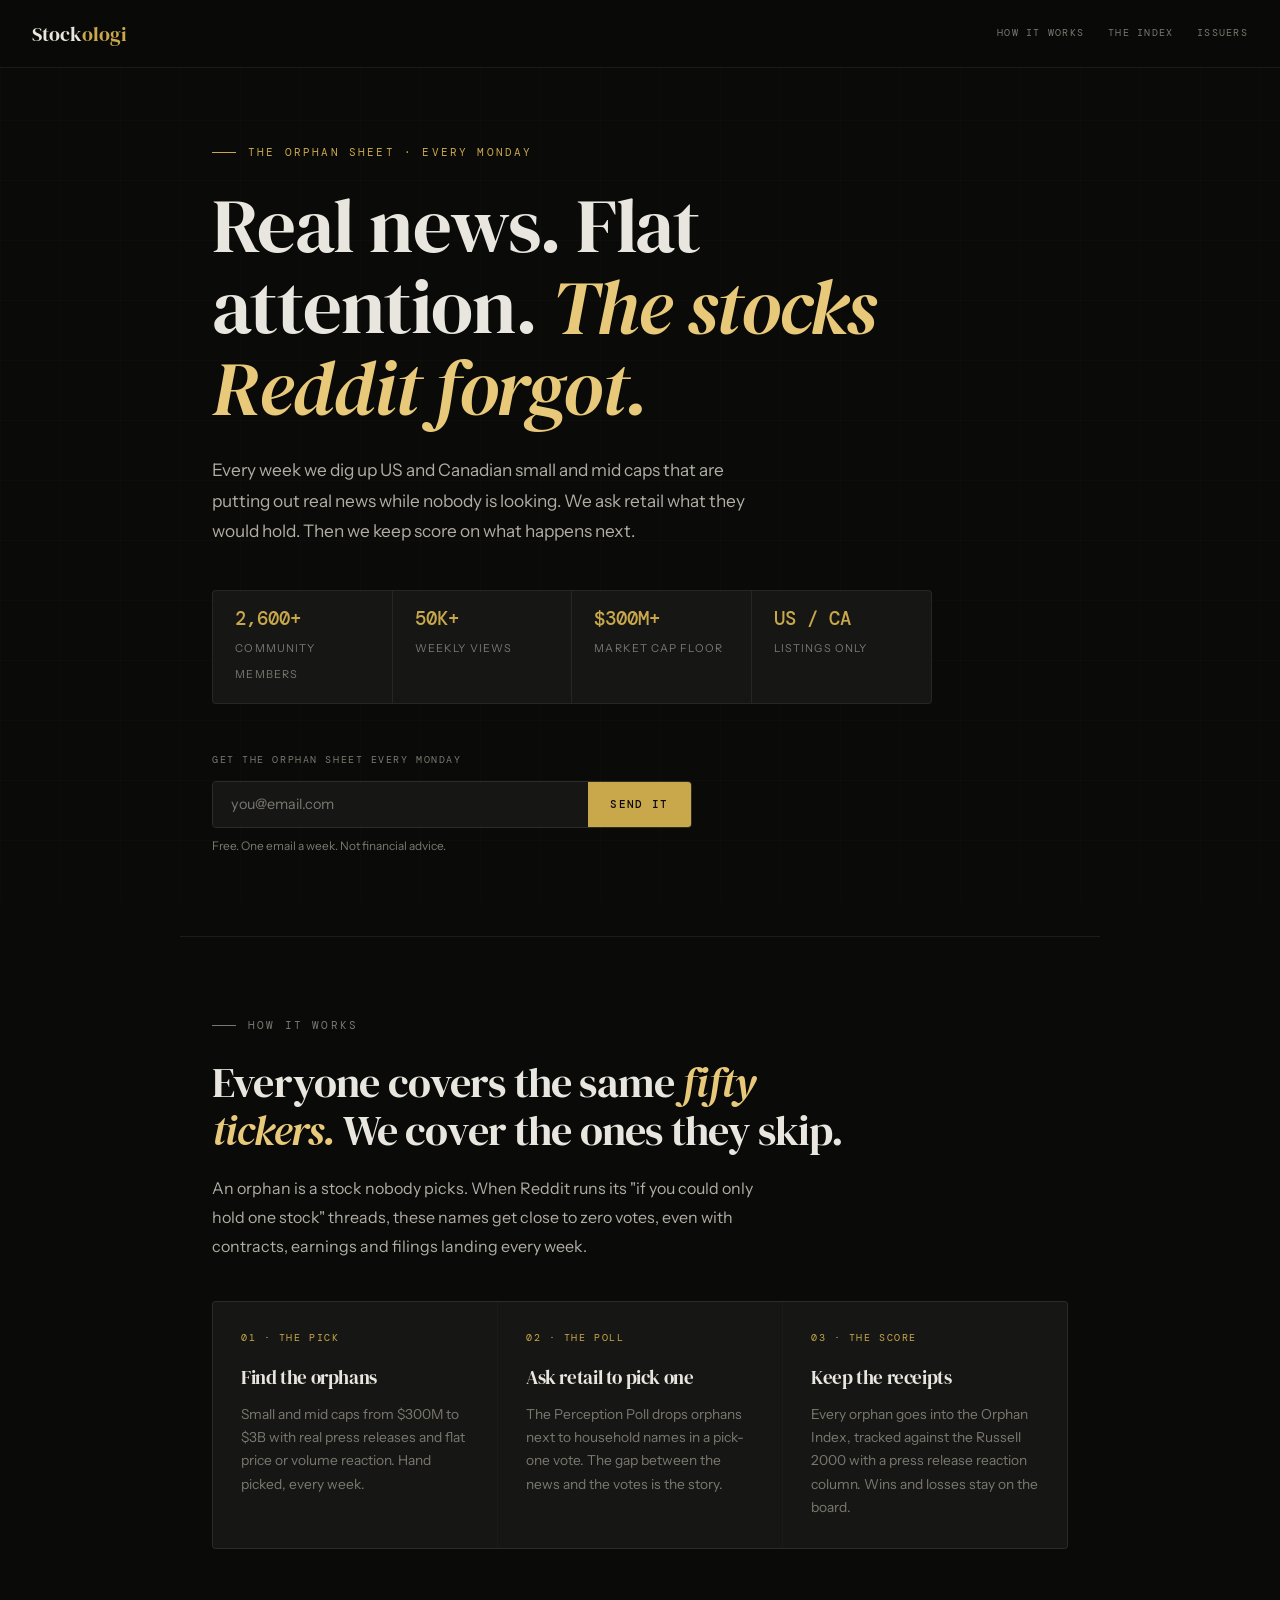
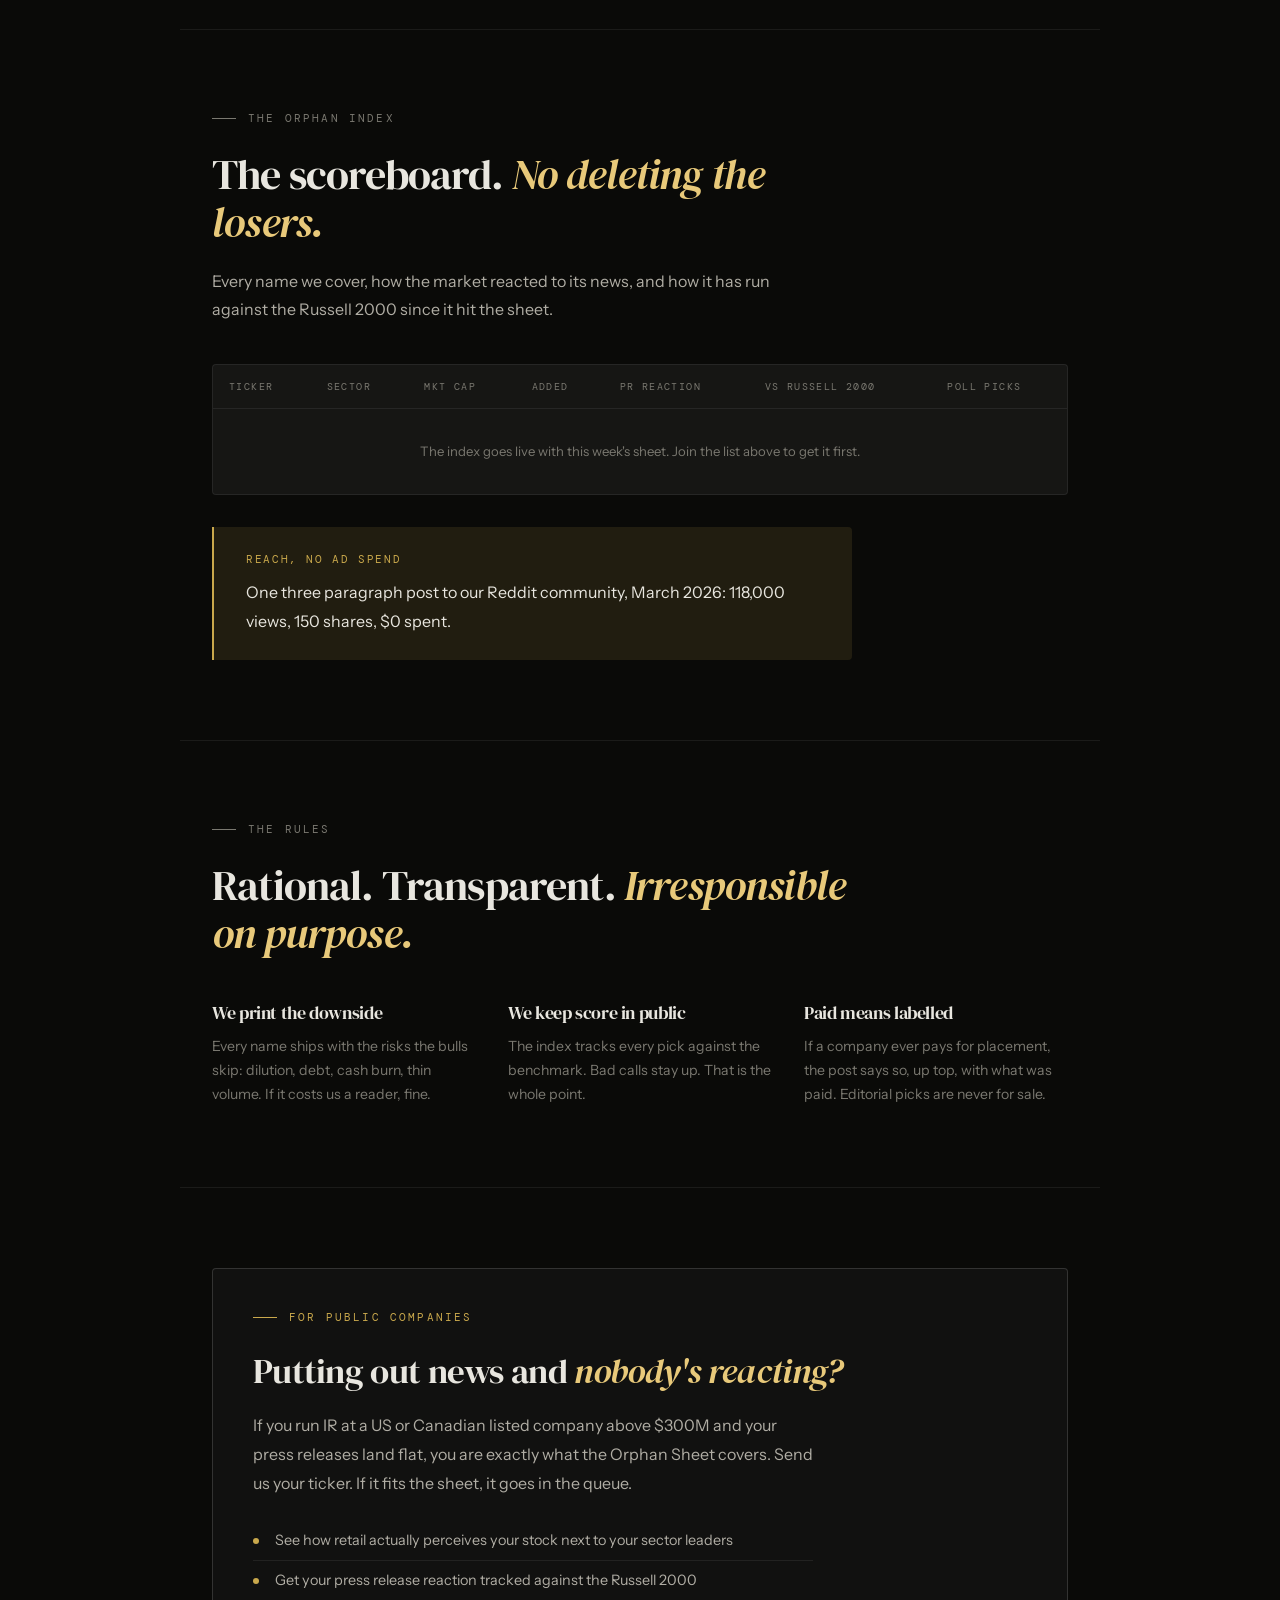
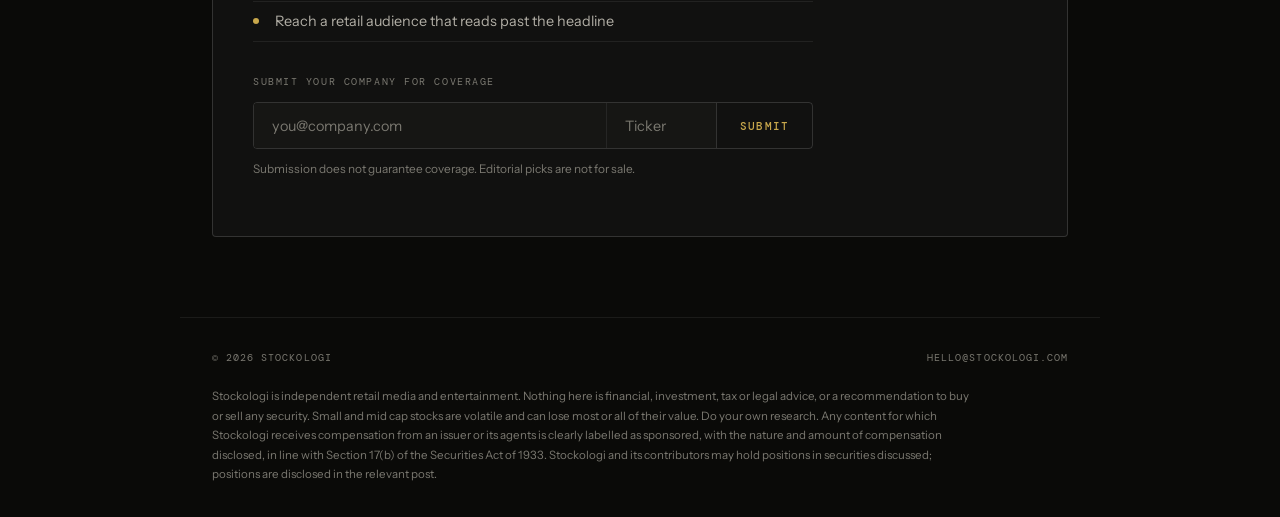
==== commit 0d66e514: "Rebuild lander around the Orphan Sheet; fix dead coverage form - Research first hero, how it works, " ====
--- a/index.html
+++ b/index.html
@@ -3,7 +3,10 @@
 <head>
 <meta charset="UTF-8">
 <meta name="viewport" content="width=device-width, initial-scale=1.0">
-<title>Stockologi — Retail Investor Research & Distribution</title>
+<title>Stockologi | The Orphan Sheet</title>
+<meta name="description" content="Weekly coverage of overlooked US and Canadian small and mid caps. Real news, flat attention. Every Monday.">
+<meta property="og:title" content="Stockologi | The Orphan Sheet">
+<meta property="og:description" content="The stocks Reddit forgot. Real news, flat attention. Every Monday.">
 <link rel="preconnect" href="https://fonts.googleapis.com">
 <link rel="preconnect" href="https://fonts.gstatic.com" crossorigin>
 <link href="https://fonts.googleapis.com/css2?family=DM+Serif+Display:ital@0;1&family=DM+Mono:wght@400;500&family=Instrument+Sans:wght@400;500;600&display=swap" rel="stylesheet">
@@ -18,9 +21,10 @@
     --border-bright: rgba(255,255,255,0.14);
     --gold: #c9a84c;
     --gold-light: #e8c97a;
-    --gold-dim: rgba(201,168,76,0.15);
+    --gold-dim: rgba(201,168,76,0.12);
     --green: #4a9e6e;
     --green-dim: rgba(74,158,110,0.12);
+    --red: #c25b4a;
     --text: #e8e6df;
     --text-muted: #7a7870;
     --text-mid: #b0ada4;
@@ -41,18 +45,6 @@
     overflow-x: hidden;
   }
 
-  /* NOISE TEXTURE */
-  body::before {
-    content: '';
-    position: fixed;
-    inset: 0;
-    background-image: url("data:image/svg+xml,%3Csvg viewBox='0 0 256 256' xmlns='http://www.w3.org/2000/svg'%3E%3Cfilter id='noise'%3E%3CfeTurbulence type='fractalNoise' baseFrequency='0.9' numOctaves='4' stitchTiles='stitch'/%3E%3C/filter%3E%3Crect width='100%25' height='100%25' filter='url(%23noise)' opacity='0.04'/%3E%3C/svg%3E");
-    pointer-events: none;
-    z-index: 0;
-    opacity: 0.4;
-  }
-
-  /* GRID LINES */
   body::after {
     content: '';
     position: fixed;
@@ -65,733 +57,335 @@
     z-index: 0;
   }
 
+  a { color: var(--gold-light); }
+
   /* NAV */
   nav {
     position: fixed;
     top: 0; left: 0; right: 0;
     z-index: 100;
-    padding: 1.25rem 2rem;
+    padding: 1.1rem 2rem;
     display: flex;
     align-items: center;
     justify-content: space-between;
+    gap: 1rem;
     border-bottom: 1px solid var(--border);
-    background: rgba(10,10,8,0.85);
+    background: rgba(10,10,8,0.88);
     backdrop-filter: blur(12px);
   }
-
-  .nav-logo {
-    font-family: var(--serif);
-    font-size: 1.25rem;
-    color: var(--text);
-    letter-spacing: -0.01em;
-  }
-
+  .nav-logo { font-family: var(--serif); font-size: 1.25rem; color: var(--text); text-decoration: none; }
   .nav-logo span { color: var(--gold); }
-
-  .nav-tag {
-    font-family: var(--mono);
-    font-size: 0.65rem;
-    color: var(--text-muted);
-    letter-spacing: 0.12em;
-    text-transform: uppercase;
-  }
+  .nav-links { display: flex; gap: 1.5rem; align-items: center; }
+  .nav-links a {
+    font-family: var(--mono); font-size: 0.65rem; letter-spacing: 0.12em;
+    text-transform: uppercase; color: var(--text-muted); text-decoration: none;
+  }
+  .nav-links a:hover { color: var(--gold); }
+
+  /* LAYOUT */
+  .wrap { position: relative; z-index: 1; max-width: 920px; margin: 0 auto; padding: 0 2rem; }
+  section { position: relative; z-index: 1; max-width: 920px; margin: 0 auto; padding: 5rem 2rem; }
+  .divider { position: relative; z-index: 1; border-top: 1px solid var(--border); max-width: 920px; margin: 0 auto; }
+
+  .kicker {
+    font-family: var(--mono); font-size: 0.68rem; letter-spacing: 0.2em;
+    text-transform: uppercase; color: var(--gold); margin-bottom: 1.5rem;
+    display: flex; align-items: center; gap: 0.75rem;
+  }
+  .kicker::before { content: ''; width: 24px; height: 1px; background: var(--gold); }
+  .kicker.muted { color: var(--text-muted); }
+  .kicker.muted::before { background: var(--text-muted); }
+
+  h1, h2, h3 { font-family: var(--serif); font-weight: 400; letter-spacing: -0.02em; }
+  h2 { font-size: clamp(1.8rem, 3.5vw, 2.6rem); line-height: 1.15; margin-bottom: 1.25rem; max-width: 640px; }
+  h1 em, h2 em { font-style: italic; color: var(--gold-light); }
+  section p { color: var(--text-mid); max-width: 560px; line-height: 1.8; margin-bottom: 1rem; }
 
   /* HERO */
-  .hero {
-    position: relative;
-    z-index: 1;
-    min-height: 100vh;
-    display: flex;
-    flex-direction: column;
-    justify-content: center;
-    padding: 8rem 2rem 5rem;
-    max-width: 900px;
-    margin: 0 auto;
-  }
-
-  .hero-kicker {
-    font-family: var(--mono);
-    font-size: 0.7rem;
-    letter-spacing: 0.2em;
-    text-transform: uppercase;
-    color: var(--gold);
-    margin-bottom: 2rem;
-    display: flex;
-    align-items: center;
-    gap: 0.75rem;
-  }
-
-  .hero-kicker::before {
-    content: '';
-    display: block;
-    width: 24px;
-    height: 1px;
-    background: var(--gold);
-  }
-
-  .hero h1 {
-    font-family: var(--serif);
-    font-size: clamp(2.6rem, 6vw, 4.5rem);
-    line-height: 1.08;
-    letter-spacing: -0.02em;
-    color: var(--text);
-    margin-bottom: 1.75rem;
-    max-width: 820px;
-  }
-
-  .hero h1 em {
-    font-style: italic;
-    color: var(--gold-light);
-  }
-
-  .hero-sub {
-    font-size: 1.05rem;
-    color: var(--text-mid);
-    max-width: 520px;
-    line-height: 1.75;
-    margin-bottom: 3rem;
-  }
-
-  /* STAT STRIP */
+  .hero { position: relative; z-index: 1; max-width: 920px; margin: 0 auto; padding: 9rem 2rem 5rem; min-height: 92vh; display: flex; flex-direction: column; justify-content: center; }
+  .hero h1 { font-size: clamp(2.6rem, 6.5vw, 4.8rem); line-height: 1.05; margin-bottom: 1.75rem; max-width: 820px; }
+  .hero-sub { font-size: 1.08rem; color: var(--text-mid); max-width: 560px; line-height: 1.75; margin-bottom: 2.75rem; }
+
   .stat-strip {
-    display: flex;
-    gap: 0;
-    border: 1px solid var(--border);
-    border-radius: 4px;
-    overflow: hidden;
-    max-width: 680px;
-    margin-bottom: 3.5rem;
-    background: var(--surface);
-  }
-
-  .stat {
-    flex: 1;
-    padding: 1.1rem 1.5rem;
-    border-right: 1px solid var(--border);
-    position: relative;
-  }
-
+    display: grid; grid-template-columns: repeat(4, 1fr);
+    border: 1px solid var(--border); border-radius: 4px; overflow: hidden;
+    max-width: 720px; margin-bottom: 3rem; background: var(--surface);
+  }
+  .stat { padding: 1.1rem 1.4rem; border-right: 1px solid var(--border); }
   .stat:last-child { border-right: none; }
-
-  .stat-val {
-    font-family: var(--mono);
-    font-size: 1.2rem;
-    font-weight: 500;
-    color: var(--gold);
-    display: block;
-    line-height: 1;
-    margin-bottom: 0.35rem;
-  }
-
-  .stat-label {
-    font-size: 0.7rem;
-    color: var(--text-muted);
-    text-transform: uppercase;
-    letter-spacing: 0.1em;
-  }
-
-  /* EMAIL CAPTURE */
-  .capture-wrap {
-    max-width: 480px;
-  }
-
-  .capture-label {
-    font-family: var(--mono);
-    font-size: 0.65rem;
-    letter-spacing: 0.15em;
-    text-transform: uppercase;
-    color: var(--text-muted);
-    margin-bottom: 0.75rem;
-  }
-
-  .capture-form {
-    display: flex;
-    gap: 0;
-    border: 1px solid var(--border-bright);
-    border-radius: 4px;
-    overflow: hidden;
-    transition: border-color 0.2s;
-  }
-
-  .capture-form:focus-within {
-    border-color: var(--gold);
-  }
-
+  .stat-val { font-family: var(--mono); font-size: 1.2rem; font-weight: 500; color: var(--gold); display: block; line-height: 1; margin-bottom: 0.4rem; }
+  .stat-label { font-size: 0.68rem; color: var(--text-muted); text-transform: uppercase; letter-spacing: 0.1em; }
+
+  /* FORMS */
+  .capture { max-width: 480px; }
+  .capture-label { font-family: var(--mono); font-size: 0.65rem; letter-spacing: 0.15em; text-transform: uppercase; color: var(--text-muted); margin-bottom: 0.75rem; }
+  .capture-form { display: flex; border: 1px solid var(--border-bright); border-radius: 4px; overflow: hidden; transition: border-color 0.2s; }
+  .capture-form:focus-within { border-color: var(--gold); }
   .capture-form input {
-    flex: 1;
-    background: var(--surface);
-    border: none;
-    outline: none;
-    padding: 0.85rem 1.1rem;
-    font-family: var(--sans);
-    font-size: 0.9rem;
-    color: var(--text);
-    min-width: 0;
-  }
-
-  .capture-form input::placeholder { color: var(--text-muted); }
-
+    flex: 1; min-width: 0; background: var(--surface); border: none; outline: none;
+    padding: 0.85rem 1.1rem; font-family: var(--sans); font-size: 0.9rem; color: var(--text);
+  }
+  .capture-form input + input { border-left: 1px solid var(--border); flex: 0 0 110px; text-transform: uppercase; }
+  .capture-form input::placeholder { color: var(--text-muted); text-transform: none; }
   .capture-form button {
-    background: var(--gold);
-    border: none;
-    padding: 0.85rem 1.4rem;
-    font-family: var(--mono);
-    font-size: 0.7rem;
-    font-weight: 500;
-    letter-spacing: 0.12em;
-    text-transform: uppercase;
-    color: var(--black);
-    cursor: pointer;
-    transition: background 0.2s, transform 0.1s;
-    white-space: nowrap;
-  }
-
+    background: var(--gold); border: none; padding: 0.85rem 1.4rem;
+    font-family: var(--mono); font-size: 0.7rem; font-weight: 500; letter-spacing: 0.12em;
+    text-transform: uppercase; color: var(--black); cursor: pointer; white-space: nowrap;
+  }
   .capture-form button:hover { background: var(--gold-light); }
-  .capture-form button:active { transform: scale(0.98); }
-
-  .capture-note {
-    font-size: 0.72rem;
-    color: var(--text-muted);
-    margin-top: 0.6rem;
-  }
-
-  /* SUCCESS STATE */
-  .capture-success {
-    display: none;
-    align-items: center;
-    gap: 0.75rem;
-    padding: 0.85rem 1.1rem;
-    border: 1px solid var(--green);
-    border-radius: 4px;
-    background: var(--green-dim);
-    font-family: var(--mono);
-    font-size: 0.75rem;
-    color: var(--green);
-    letter-spacing: 0.05em;
-  }
-
-  /* DIVIDER */
-  .section-divider {
-    position: relative;
-    z-index: 1;
-    border-top: 1px solid var(--border);
-    max-width: 900px;
-    margin: 0 auto;
-  }
-
-  /* SECTION */
-  section {
-    position: relative;
-    z-index: 1;
-    max-width: 900px;
-    margin: 0 auto;
-    padding: 5rem 2rem;
-  }
-
-  .section-kicker {
-    font-family: var(--mono);
-    font-size: 0.65rem;
-    letter-spacing: 0.2em;
-    text-transform: uppercase;
-    color: var(--text-muted);
-    margin-bottom: 1.5rem;
-  }
-
-  section h2 {
-    font-family: var(--serif);
-    font-size: clamp(1.8rem, 3.5vw, 2.6rem);
-    line-height: 1.15;
-    letter-spacing: -0.02em;
-    margin-bottom: 1.25rem;
-    max-width: 600px;
-  }
-
-  section h2 em {
-    font-style: italic;
-    color: var(--gold-light);
-  }
-
-  section p {
-    color: var(--text-mid);
-    max-width: 540px;
-    line-height: 1.8;
-    margin-bottom: 1rem;
-  }
-
-  /* FUNNEL */
-  .funnel {
-    margin-top: 3rem;
-    display: flex;
-    flex-direction: column;
-    gap: 0;
-    max-width: 560px;
-  }
-
-  .funnel-row {
-    display: flex;
-    align-items: center;
-    gap: 1rem;
-    padding: 1rem 1.25rem;
-    border: 1px solid var(--border);
-    border-bottom: none;
-    background: var(--surface);
-    position: relative;
-    transition: background 0.2s;
-  }
-
-  .funnel-row:first-child { border-radius: 4px 4px 0 0; }
-  .funnel-row:last-child { border-bottom: 1px solid var(--border); border-radius: 0 0 4px 4px; }
-
-  .funnel-row:hover { background: rgba(201,168,76,0.04); }
-
-  .funnel-num {
-    font-family: var(--mono);
-    font-size: 1rem;
-    font-weight: 500;
-    color: var(--gold);
-    min-width: 120px;
-  }
-
-  .funnel-desc {
-    font-size: 0.85rem;
-    color: var(--text-muted);
-  }
-
-  .funnel-bar {
-    position: absolute;
-    left: 0; top: 0; bottom: 0;
-    background: var(--gold-dim);
-    border-radius: 4px 0 0 4px;
-    transition: width 1s ease;
-  }
-
-  /* WHAT WE DO GRID */
-  .pillars {
-    display: grid;
-    grid-template-columns: repeat(auto-fit, minmax(240px, 1fr));
-    gap: 1px;
-    border: 1px solid var(--border);
-    border-radius: 4px;
-    overflow: hidden;
-    margin-top: 3rem;
-    background: var(--border);
-  }
-
-  .pillar {
-    background: var(--surface);
-    padding: 1.75rem;
-    transition: background 0.2s;
-  }
-
-  .pillar:hover { background: rgba(201,168,76,0.03); }
-
-  .pillar-icon {
-    font-family: var(--mono);
-    font-size: 0.65rem;
-    letter-spacing: 0.15em;
-    text-transform: uppercase;
-    color: var(--gold);
-    margin-bottom: 1rem;
-    display: flex;
-    align-items: center;
-    gap: 0.5rem;
-  }
-
-  .pillar-icon::before {
-    content: '';
-    display: block;
-    width: 6px;
-    height: 6px;
-    background: var(--gold);
-    border-radius: 50%;
-  }
-
-  .pillar h3 {
-    font-family: var(--serif);
-    font-size: 1.1rem;
-    margin-bottom: 0.6rem;
-    color: var(--text);
-  }
-
-  .pillar p {
-    font-size: 0.85rem;
-    color: var(--text-muted);
-    line-height: 1.7;
-    margin: 0;
-    max-width: 100%;
-  }
-
-  /* PROOF */
-  .proof-block {
-    border-left: 2px solid var(--gold);
-    padding: 1.5rem 2rem;
-    background: var(--gold-dim);
-    border-radius: 0 4px 4px 0;
-    margin-top: 3rem;
-  }
-
-  .proof-stat {
-    font-family: var(--mono);
-    font-size: 0.7rem;
-    letter-spacing: 0.15em;
-    text-transform: uppercase;
-    color: var(--gold);
-    margin-bottom: 0.75rem;
-  }
-
-  .proof-block p {
-    font-size: 1rem;
-    color: var(--text);
-    max-width: 100%;
-    margin: 0;
-    line-height: 1.7;
-  }
-
-  /* BOTTOM CTA */
-  .bottom-cta {
-    text-align: center;
-    padding: 6rem 2rem;
-    position: relative;
-    z-index: 1;
-    border-top: 1px solid var(--border);
-  }
-
-  .bottom-cta h2 {
-    font-family: var(--serif);
-    font-size: clamp(1.8rem, 4vw, 3rem);
-    letter-spacing: -0.02em;
-    margin: 0 auto 1rem;
-    max-width: 580px;
-  }
-
-  .bottom-cta h2 em {
-    font-style: italic;
-    color: var(--gold-light);
-  }
-
-  .bottom-cta p {
-    color: var(--text-muted);
-    margin: 0 auto 2.5rem;
-    max-width: 420px;
-    font-size: 0.95rem;
-  }
-
-  .bottom-capture {
-    max-width: 420px;
-    margin: 0 auto;
-  }
+  .capture-form button:disabled { opacity: 0.6; cursor: default; }
+  .capture-form.ghost button { background: transparent; color: var(--gold); border-left: 1px solid var(--border-bright); }
+  .capture-form.ghost button:hover { background: var(--gold-dim); }
+  .capture-note { font-size: 0.74rem; color: var(--text-muted); margin-top: 0.6rem; }
+  .capture-success, .capture-error {
+    display: none; padding: 0.85rem 1.1rem; border-radius: 4px;
+    font-family: var(--mono); font-size: 0.75rem; letter-spacing: 0.04em;
+  }
+  .capture-success { border: 1px solid var(--green); background: var(--green-dim); color: var(--green); }
+  .capture-error { border: 1px solid var(--red); color: var(--red); margin-top: 0.6rem; }
+
+  /* STEPS */
+  .steps { display: grid; grid-template-columns: repeat(3, 1fr); gap: 1px; background: var(--border); border: 1px solid var(--border); border-radius: 4px; overflow: hidden; margin-top: 2.5rem; }
+  .step { background: var(--surface); padding: 1.75rem; }
+  .step-num { font-family: var(--mono); font-size: 0.65rem; letter-spacing: 0.15em; text-transform: uppercase; color: var(--gold); margin-bottom: 1rem; }
+  .step h3 { font-size: 1.2rem; margin-bottom: 0.6rem; }
+  .step p { font-size: 0.86rem; color: var(--text-muted); line-height: 1.7; margin: 0; }
+
+  /* INDEX TABLE */
+  .table-wrap { margin-top: 2.5rem; border: 1px solid var(--border); border-radius: 4px; overflow-x: auto; background: var(--surface); }
+  table { width: 100%; border-collapse: collapse; min-width: 640px; }
+  th, td { text-align: left; padding: 0.85rem 1rem; border-bottom: 1px solid var(--border); font-size: 0.82rem; }
+  th { font-family: var(--mono); font-size: 0.62rem; letter-spacing: 0.14em; text-transform: uppercase; color: var(--text-muted); font-weight: 400; }
+  td { color: var(--text-mid); font-family: var(--mono); }
+  tr:last-child td { border-bottom: none; }
+  .empty-row td { text-align: center; color: var(--text-muted); font-family: var(--sans); padding: 2rem 1rem; }
+
+  /* PROOF / CREED */
+  .proof { border-left: 2px solid var(--gold); padding: 1.5rem 2rem; background: var(--gold-dim); border-radius: 0 4px 4px 0; margin-top: 2rem; max-width: 640px; }
+  .proof-label { font-family: var(--mono); font-size: 0.68rem; letter-spacing: 0.15em; text-transform: uppercase; color: var(--gold); margin-bottom: 0.6rem; }
+  .proof p { font-size: 1rem; color: var(--text); margin: 0; max-width: 100%; }
+
+  .creed { display: grid; grid-template-columns: repeat(3, 1fr); gap: 2rem; margin-top: 2.5rem; }
+  .creed h3 { font-size: 1.15rem; margin-bottom: 0.5rem; }
+  .creed p { font-size: 0.88rem; color: var(--text-muted); line-height: 1.7; margin: 0; }
+
+  /* ISSUER BLOCK */
+  .issuer { border: 1px solid var(--border-bright); border-radius: 4px; padding: 2.5rem; background: var(--off-black); }
+  .issuer h2 { font-size: clamp(1.6rem, 3vw, 2.2rem); }
+  .issuer ul { list-style: none; margin: 1.5rem 0 2rem; max-width: 560px; }
+  .issuer li { color: var(--text-mid); font-size: 0.9rem; padding: 0.5rem 0 0.5rem 1.4rem; position: relative; border-bottom: 1px solid var(--border); }
+  .issuer li::before { content: ''; position: absolute; left: 0; top: 1.05rem; width: 6px; height: 6px; border-radius: 50%; background: var(--gold); }
 
   /* FOOTER */
-  footer {
-    position: relative;
-    z-index: 1;
-    border-top: 1px solid var(--border);
-    padding: 1.5rem 2rem;
-    display: flex;
-    justify-content: space-between;
-    align-items: center;
-    max-width: 900px;
-    margin: 0 auto;
-  }
-
-  footer span {
-    font-family: var(--mono);
-    font-size: 0.65rem;
-    color: var(--text-muted);
-    letter-spacing: 0.1em;
-    text-transform: uppercase;
-  }
-
-  /* ANIMATIONS */
-  @keyframes fadeUp {
-    from { opacity: 0; transform: translateY(20px); }
-    to { opacity: 1; transform: translateY(0); }
-  }
-
-  @keyframes blink {
-    0%, 100% { opacity: 1; }
-    50% { opacity: 0; }
-  }
-
-  .cursor {
-    display: inline-block;
-    width: 2px;
-    height: 0.85em;
-    background: var(--gold);
-    margin-left: 2px;
-    vertical-align: middle;
-    animation: blink 1s step-end infinite;
-  }
-
-  .hero > * {
-    animation: fadeUp 0.6s ease both;
-  }
-  .hero-kicker { animation-delay: 0.1s; }
-  .hero h1 { animation-delay: 0.2s; }
-  .hero-sub { animation-delay: 0.3s; }
-  .stat-strip { animation-delay: 0.4s; }
-  .capture-wrap { animation-delay: 0.5s; }
-
-  /* TICKER TAPE */
-  .ticker-wrap {
-    position: relative;
-    z-index: 1;
-    border-top: 1px solid var(--border);
-    border-bottom: 1px solid var(--border);
-    overflow: hidden;
-    padding: 0.6rem 0;
-    background: var(--off-black);
-  }
-
-  .ticker-track {
-    display: flex;
-    gap: 0;
-    animation: ticker 30s linear infinite;
-    white-space: nowrap;
-  }
-
-  .ticker-item {
-    font-family: var(--mono);
-    font-size: 0.65rem;
-    letter-spacing: 0.12em;
-    text-transform: uppercase;
-    color: var(--text-muted);
-    padding: 0 2rem;
-    display: flex;
-    align-items: center;
-    gap: 0.5rem;
-  }
-
-  .ticker-item .dot {
-    width: 4px;
-    height: 4px;
-    background: var(--gold);
-    border-radius: 50%;
-    display: inline-block;
-  }
-
-  .ticker-item.up { color: var(--green); }
-  .ticker-item.gold { color: var(--gold); }
-
-  @keyframes ticker {
-    from { transform: translateX(0); }
-    to { transform: translateX(-50%); }
-  }
-
-  /* RESPONSIVE */
-  @media (max-width: 600px) {
-    .stat-strip { flex-direction: column; }
-    .stat { border-right: none; border-bottom: 1px solid var(--border); }
-    .stat:last-child { border-bottom: none; }
+  footer { position: relative; z-index: 1; border-top: 1px solid var(--border); max-width: 920px; margin: 0 auto; padding: 2rem; }
+  .foot-row { display: flex; justify-content: space-between; gap: 1rem; margin-bottom: 1.25rem; }
+  .foot-row span { font-family: var(--mono); font-size: 0.65rem; color: var(--text-muted); letter-spacing: 0.1em; text-transform: uppercase; }
+  .disclosure { font-size: 0.72rem; color: var(--text-muted); line-height: 1.7; max-width: 760px; }
+
+  @keyframes fadeUp { from { opacity: 0; transform: translateY(18px); } to { opacity: 1; transform: none; } }
+  .hero > * { animation: fadeUp 0.6s ease both; }
+  .hero > *:nth-child(2) { animation-delay: 0.1s; }
+  .hero > *:nth-child(3) { animation-delay: 0.2s; }
+  .hero > *:nth-child(4) { animation-delay: 0.3s; }
+  .hero > *:nth-child(5) { animation-delay: 0.4s; }
+
+  @media (max-width: 720px) {
     nav { padding: 1rem; }
-    .nav-tag { display: none; }
+    .nav-links a.hide-sm { display: none; }
+    .hero { padding: 7.5rem 1rem 4rem; min-height: auto; }
+    section, .wrap { padding-left: 1rem; padding-right: 1rem; }
+    .stat-strip { grid-template-columns: repeat(2, 1fr); }
+    .stat:nth-child(2) { border-right: none; }
+    .stat:nth-child(-n+2) { border-bottom: 1px solid var(--border); }
+    .steps, .creed { grid-template-columns: 1fr; }
+    .issuer { padding: 1.5rem; }
+    .capture-form { flex-wrap: wrap; }
+    .capture-form input + input { flex: 1 1 100%; border-left: none; border-top: 1px solid var(--border); }
+    .capture-form button { flex: 1 1 100%; }
+    .capture-form.ghost button { border-left: none; border-top: 1px solid var(--border-bright); }
+    .foot-row { flex-direction: column; }
   }
 </style>
 </head>
 <body>
 
-<!-- NAV -->
 <nav>
-  <div class="nav-logo">Stock<span>ologi</span></div>
-  <div class="nav-tag">Retail Intelligence</div>
+  <a class="nav-logo" href="/">Stock<span>ologi</span></a>
+  <div class="nav-links">
+    <a class="hide-sm" href="#how">How it works</a>
+    <a class="hide-sm" href="#index">The Index</a>
+    <a href="#issuers">Issuers</a>
+  </div>
 </nav>
-
-<!-- TICKER -->
-<div class="ticker-wrap" style="margin-top: 60px;">
-  <div class="ticker-track" id="ticker">
-    <span class="ticker-item gold"><span class="dot"></span> EWS Signal Active</span>
-    <span class="ticker-item"><span class="dot"></span> 4M+ Quarterly Views</span>
-    <span class="ticker-item up"><span class="dot"></span> 15,000+ Verified Investors</span>
-    <span class="ticker-item"><span class="dot"></span> CDF Brief — Catalyst Detection Framework</span>
-    <span class="ticker-item gold"><span class="dot"></span> Avg Buy Size $7,500+</span>
-    <span class="ticker-item"><span class="dot"></span> 1,500–2,000 Buyers Per Issuer</span>
-    <span class="ticker-item up"><span class="dot"></span> Multi-Platform Distribution</span>
-    <span class="ticker-item"><span class="dot"></span> Sector Exclusivity Per Cycle</span>
-    <!-- duplicate for seamless loop -->
-    <span class="ticker-item gold"><span class="dot"></span> EWS Signal Active</span>
-    <span class="ticker-item"><span class="dot"></span> 4M+ Quarterly Views</span>
-    <span class="ticker-item up"><span class="dot"></span> 15,000+ Verified Investors</span>
-    <span class="ticker-item"><span class="dot"></span> CDF Brief — Catalyst Detection Framework</span>
-    <span class="ticker-item gold"><span class="dot"></span> Avg Buy Size $7,500+</span>
-    <span class="ticker-item"><span class="dot"></span> 1,500–2,000 Buyers Per Issuer</span>
-    <span class="ticker-item up"><span class="dot"></span> Multi-Platform Distribution</span>
-    <span class="ticker-item"><span class="dot"></span> Sector Exclusivity Per Cycle</span>
-  </div>
-</div>
 
 <!-- HERO -->
 <div class="hero">
-  <div class="hero-kicker">Q2 2026 Coverage — Now Open</div>
-  <h1>We put your stock in front of <em>verified buyers</em> before the move.</h1>
-  <p class="hero-sub">Stockologi distributes institutional-quality retail research to 15,000+ active investors across TikTok, Reddit, email, and proprietary channels. We cover earnings catalysts, corporate actions, and technical setups — not press releases.</p>
+  <div class="kicker">The Orphan Sheet &middot; Every Monday</div>
+  <h1>Real news. Flat attention. <em>The stocks Reddit forgot.</em></h1>
+  <p class="hero-sub">Every week we dig up US and Canadian small and mid caps that are putting out real news while nobody is looking. We ask retail what they would hold. Then we keep score on what happens next.</p>
 
   <div class="stat-strip">
-    <div class="stat">
-      <span class="stat-val">4M+</span>
-      <span class="stat-label">Quarterly Views</span>
-    </div>
-    <div class="stat">
-      <span class="stat-val">15K+</span>
-      <span class="stat-label">Verified Investors</span>
-    </div>
-    <div class="stat">
-      <span class="stat-val">>$7,500</span>
-      <span class="stat-label">Avg Buy Size</span>
-    </div>
-    <div class="stat">
-      <span class="stat-val">1,500–2K</span>
-      <span class="stat-label">Buyers Per Issuer</span>
-    </div>
-  </div>
-
-  <div class="capture-wrap">
-    <div class="capture-label">Request Coverage Information</div>
-    <div class="capture-form" id="heroForm" style="display:flex;gap:0;border:1px solid var(--border-bright);border-radius:4px;overflow:hidden;">
-      <input type="email" id="heroEmail" placeholder="your@company.com" autocomplete="email" />
-      <button onclick="handleSubmit('heroEmail','heroForm','heroSuccess')">Request Info</button>
-    </div>
-    <div class="capture-success" id="heroSuccess">
-      <span>✓</span> We'll be in touch within 24 hours.
-    </div>
-    <p class="capture-note">One company per sector per cycle. Slots are limited.</p>
+    <div class="stat"><span class="stat-val">2,600+</span><span class="stat-label">Community members</span></div>
+    <div class="stat"><span class="stat-val">50K+</span><span class="stat-label">Weekly views</span></div>
+    <div class="stat"><span class="stat-val">$300M+</span><span class="stat-label">Market cap floor</span></div>
+    <div class="stat"><span class="stat-val">US / CA</span><span class="stat-label">Listings only</span></div>
+  </div>
+
+  <div class="capture">
+    <div class="capture-label">Get the Orphan Sheet every Monday</div>
+    <div class="capture-form" id="retailForm">
+      <input type="email" id="retailEmail" placeholder="you@email.com" autocomplete="email">
+      <button type="button" onclick="submitForm('retail')">Send it</button>
+    </div>
+    <div class="capture-success" id="retailSuccess">&#10003; You're on the list. First sheet lands Monday.</div>
+    <div class="capture-error" id="retailError">Something broke. Try again or email hello@stockologi.com.</div>
+    <p class="capture-note">Free. One email a week. Not financial advice.</p>
   </div>
 </div>
 
-<!-- PROOF STRIP -->
-<div class="section-divider"></div>
+<!-- HOW IT WORKS -->
+<div class="divider"></div>
+<section id="how">
+  <div class="kicker muted">How it works</div>
+  <h2>Everyone covers the same <em>fifty tickers.</em> We cover the ones they skip.</h2>
+  <p>An orphan is a stock nobody picks. When Reddit runs its "if you could only hold one stock" threads, these names get close to zero votes, even with contracts, earnings and filings landing every week.</p>
+
+  <div class="steps">
+    <div class="step">
+      <div class="step-num">01 &middot; The pick</div>
+      <h3>Find the orphans</h3>
+      <p>Small and mid caps from $300M to $3B with real press releases and flat price or volume reaction. Hand picked, every week.</p>
+    </div>
+    <div class="step">
+      <div class="step-num">02 &middot; The poll</div>
+      <h3>Ask retail to pick one</h3>
+      <p>The Perception Poll drops orphans next to household names in a pick-one vote. The gap between the news and the votes is the story.</p>
+    </div>
+    <div class="step">
+      <div class="step-num">03 &middot; The score</div>
+      <h3>Keep the receipts</h3>
+      <p>Every orphan goes into the Orphan Index, tracked against the Russell 2000 with a press release reaction column. Wins and losses stay on the board.</p>
+    </div>
+  </div>
+</section>
+
+<!-- INDEX -->
+<div class="divider"></div>
+<section id="index">
+  <div class="kicker muted">The Orphan Index</div>
+  <h2>The scoreboard. <em>No deleting the losers.</em></h2>
+  <p>Every name we cover, how the market reacted to its news, and how it has run against the Russell 2000 since it hit the sheet.</p>
+
+  <div class="table-wrap">
+    <table>
+      <thead>
+        <tr>
+          <th>Ticker</th><th>Sector</th><th>Mkt cap</th><th>Added</th><th>PR reaction</th><th>vs Russell 2000</th><th>Poll picks</th>
+        </tr>
+      </thead>
+      <tbody id="indexBody">
+        <tr class="empty-row"><td colspan="7">The index goes live with this week's sheet. Join the list above to get it first.</td></tr>
+      </tbody>
+    </table>
+  </div>
+
+  <div class="proof">
+    <div class="proof-label">Reach, no ad spend</div>
+    <p>One three paragraph post to our Reddit community, March 2026: 118,000 views, 150 shares, $0 spent.</p>
+  </div>
+</section>
+
+<!-- CREED -->
+<div class="divider"></div>
 <section>
-  <div class="section-kicker">Distribution in practice</div>
-  <h2>What <em>real</em> retail distribution looks like.</h2>
-  <p>Two days ago, one 3-paragraph brief posted to our Reddit community. No ad spend. No boost. Pure organic reach to active investors already watching the market.</p>
-
-  <div class="proof-block">
-    <div class="proof-stat">// Live result — Reddit, March 2026</div>
-    <p>118,000 views &nbsp;·&nbsp; 60 upvotes &nbsp;·&nbsp; 150 shares &nbsp;·&nbsp; 3 paragraphs &nbsp;·&nbsp; $0 ad spend.</p>
-  </div>
-
-  <p style="margin-top: 1.5rem;">Most IR programs charge $10,000–$20,000/month to approximate that. We build it into every coverage cycle.</p>
+  <div class="kicker muted">The rules</div>
+  <h2>Rational. Transparent. <em>Irresponsible on purpose.</em></h2>
+  <div class="creed">
+    <div>
+      <h3>We print the downside</h3>
+      <p>Every name ships with the risks the bulls skip: dilution, debt, cash burn, thin volume. If it costs us a reader, fine.</p>
+    </div>
+    <div>
+      <h3>We keep score in public</h3>
+      <p>The index tracks every pick against the benchmark. Bad calls stay up. That is the whole point.</p>
+    </div>
+    <div>
+      <h3>Paid means labelled</h3>
+      <p>If a company ever pays for placement, the post says so, up top, with what was paid. Editorial picks are never for sale.</p>
+    </div>
+  </div>
 </section>
 
-<!-- FUNNEL -->
-<div class="section-divider"></div>
-<section>
-  <div class="section-kicker">The conversion funnel</div>
-  <h2>From impression to <em>activated capital.</em></h2>
-  <p>We measure to buyers, not impressions. Every stage of our funnel is tracked, verified, and tied to confirmed investor behaviour — not passive readership.</p>
-
-  <div class="funnel" id="funnelWrap">
-    <div class="funnel-row">
-      <div class="funnel-bar" style="width: 100%"></div>
-      <div class="funnel-num" style="position:relative">4,000,000</div>
-      <div class="funnel-desc" style="position:relative">Quarterly reach — TikTok, YouTube, Instagram, Reddit</div>
-    </div>
-    <div class="funnel-row">
-      <div class="funnel-bar" style="width: 10%"></div>
-      <div class="funnel-num" style="position:relative">320–480K</div>
-      <div class="funnel-desc" style="position:relative">Engaged readers (8–12% engagement rate)</div>
-    </div>
-    <div class="funnel-row">
-      <div class="funnel-bar" style="width: 3%"></div>
-      <div class="funnel-num" style="position:relative">12–28K</div>
-      <div class="funnel-desc" style="position:relative">Report downloads & clickthroughs</div>
-    </div>
-    <div class="funnel-row">
-      <div class="funnel-bar" style="width: 1.5%"></div>
-      <div class="funnel-num" style="position:relative">4,000–8,000</div>
-      <div class="funnel-desc" style="position:relative">Verified investor inquiries — active buyer behaviour confirmed</div>
-    </div>
-    <div class="funnel-row">
-      <div class="funnel-bar" style="width: 0.5%"></div>
-      <div class="funnel-num" style="position:relative; color: var(--gold-light)">1,500–2,000</div>
-      <div class="funnel-desc" style="position:relative; color: var(--text)">Target buyers per issuer — qualified &amp; positioned</div>
+<!-- ISSUERS -->
+<div class="divider"></div>
+<section id="issuers">
+  <div class="issuer">
+    <div class="kicker">For public companies</div>
+    <h2>Putting out news and <em>nobody's reacting?</em></h2>
+    <p>If you run IR at a US or Canadian listed company above $300M and your press releases land flat, you are exactly what the Orphan Sheet covers. Send us your ticker. If it fits the sheet, it goes in the queue.</p>
+    <ul>
+      <li>See how retail actually perceives your stock next to your sector leaders</li>
+      <li>Get your press release reaction tracked against the Russell 2000</li>
+      <li>Reach a retail audience that reads past the headline</li>
+    </ul>
+    <div class="capture" style="max-width:560px">
+      <div class="capture-label">Submit your company for coverage</div>
+      <div class="capture-form ghost" id="issuerForm">
+        <input type="email" id="issuerEmail" placeholder="you@company.com" autocomplete="email">
+        <input type="text" id="issuerTicker" placeholder="Ticker" maxlength="12">
+        <button type="button" onclick="submitForm('issuer')">Submit</button>
+      </div>
+      <div class="capture-success" id="issuerSuccess">&#10003; Got it. We'll reply from hello@stockologi.com.</div>
+      <div class="capture-error" id="issuerError">Something broke. Email hello@stockologi.com with your ticker.</div>
+      <p class="capture-note">Submission does not guarantee coverage. Editorial picks are not for sale.</p>
     </div>
   </div>
 </section>
 
-<!-- PILLARS -->
-<div class="section-divider"></div>
-<section>
-  <div class="section-kicker">What's included</div>
-  <h2>Every coverage cycle includes <em>all of this.</em></h2>
-
-  <div class="pillars">
-    <div class="pillar">
-      <div class="pillar-icon">EWS</div>
-      <h3>Early Warning System</h3>
-      <p>Proprietary signal engine monitoring corporate actions, market microstructure, and IR language patterns. When we rate your stock Bullish — 15,000+ investors are notified before the broader market catches on.</p>
-    </div>
-    <div class="pillar">
-      <div class="pillar-icon">CDF</div>
-      <h3>CDF Research Brief</h3>
-      <p>Catalyst Detection Framework analysis. Earnings beats, forward guidance pivots, corporate actions, and technical setups — written for the retail investor who is about to make a buying decision.</p>
-    </div>
-    <div class="pillar">
-      <div class="pillar-icon">EMAIL</div>
-      <h3>Direct Distribution</h3>
-      <p>Dedicated blast to 15,000+ verified investor contacts compiled since 2020. Not purchased. Not scraped. Individuals who have engaged with our content and demonstrated active investment behaviour.</p>
-    </div>
-    <div class="pillar">
-      <div class="pillar-icon">MULTI</div>
-      <h3>Platform Amplification</h3>
-      <p>Coordinated distribution across TikTok, YouTube, Instagram, and Reddit. Our backbone community of active retail investors — 4M+ quarterly views of organic, trust-earned attention.</p>
-    </div>
-    <div class="pillar">
-      <div class="pillar-icon">EXCL</div>
-      <h3>Sector Exclusivity</h3>
-      <p>One company per sector per coverage cycle. Your story doesn't compete with a direct competitor in the same report. Your audience is yours.</p>
-    </div>
-    <div class="pillar">
-      <div class="pillar-icon">NEWS</div>
-      <h3>Newsletter Feature</h3>
-      <p>Front-of-book placement to 1,500+ active subscribers with above-average open rates. These are investors who opted in, stay in, and act on what they read.</p>
-    </div>
-  </div>
-</section>
-
-<!-- BOTTOM CTA -->
-<div class="bottom-cta">
-  <h2>Q2 slots are <em>limited by design.</em></h2>
-  <p>One company per sector. Once your sector is filled, it is closed for the quarter.</p>
-  <div class="bottom-capture">
-    <div class="capture-label" style="text-align:left">Request Coverage Information</div>
-    <div class="capture-form" id="bottomForm" style="display:flex;gap:0;border:1px solid var(--border-bright);border-radius:4px;overflow:hidden;">
-      <input type="email" id="bottomEmail" placeholder="your@company.com" autocomplete="email" />
-      <button onclick="handleSubmit('bottomEmail','bottomForm','bottomSuccess')">Request Info</button>
-    </div>
-    <div class="capture-success" id="bottomSuccess">
-      <span>✓</span> We'll be in touch within 24 hours.
-    </div>
-    <p class="capture-note" style="text-align:left">For issuers only. Confidential.</p>
-  </div>
-</div>
-
-<!-- FOOTER -->
 <footer>
-  <span>© 2026 Stockologi</span>
-  <span>Confidential — Authorized Recipients Only</span>
+  <div class="foot-row">
+    <span>&copy; 2026 Stockologi</span>
+    <span>hello@stockologi.com</span>
+  </div>
+  <p class="disclosure">Stockologi is independent retail media and entertainment. Nothing here is financial, investment, tax or legal advice, or a recommendation to buy or sell any security. Small and mid cap stocks are volatile and can lose most or all of their value. Do your own research. Any content for which Stockologi receives compensation from an issuer or its agents is clearly labelled as sponsored, with the nature and amount of compensation disclosed, in line with Section 17(b) of the Securities Act of 1933. Stockologi and its contributors may hold positions in securities discussed; positions are disclosed in the relevant post.</p>
 </footer>
 
 <script>
-  async function handleSubmit(inputId, formId, successId) {
-    const email = document.getElementById(inputId).value.trim();
-    if (!email || !email.includes('@')) {
-      document.getElementById(inputId).style.outline = '1px solid #c9a84c';
-      return;
-    }
-    const btn = document.querySelector('#' + formId + ' button');
+  async function submitForm(type) {
+    const email = document.getElementById(type + 'Email');
+    const tickerEl = document.getElementById('issuerTicker');
+    const form = document.getElementById(type + 'Form');
+    const ok = document.getElementById(type + 'Success');
+    const err = document.getElementById(type + 'Error');
+    const btn = form.querySelector('button');
+    const val = email.value.trim();
+
+    err.style.display = 'none';
+    if (!/^[^\s@]+@[^\s@]+\.[^\s@]+$/.test(val)) { email.focus(); form.style.borderColor = 'var(--red)'; return; }
+    form.style.borderColor = '';
+
+    const payload = { email: val, type };
+    if (type === 'issuer') payload.ticker = tickerEl.value.trim().toUpperCase();
+
+    btn.disabled = true;
+    const label = btn.textContent;
     btn.textContent = 'Sending...';
-    btn.disabled = true;
 
     try {
-      await fetch('/functions/coverage-request', {
+      const res = await fetch('/coverage-request', {
         method: 'POST',
         headers: { 'Content-Type': 'application/json' },
-        body: JSON.stringify({ email })
+        body: JSON.stringify(payload)
       });
-    } catch(e) { console.error(e); }
-
-    document.getElementById(formId).style.display = 'none';
-    document.getElementById(successId).style.display = 'flex';
+      if (!res.ok) throw new Error('HTTP ' + res.status);
+      form.style.display = 'none';
+      ok.style.display = 'block';
+    } catch (e) {
+      console.error(e);
+      btn.disabled = false;
+      btn.textContent = label;
+      err.style.display = 'block';
+    }
   }
 </script>
 </body>
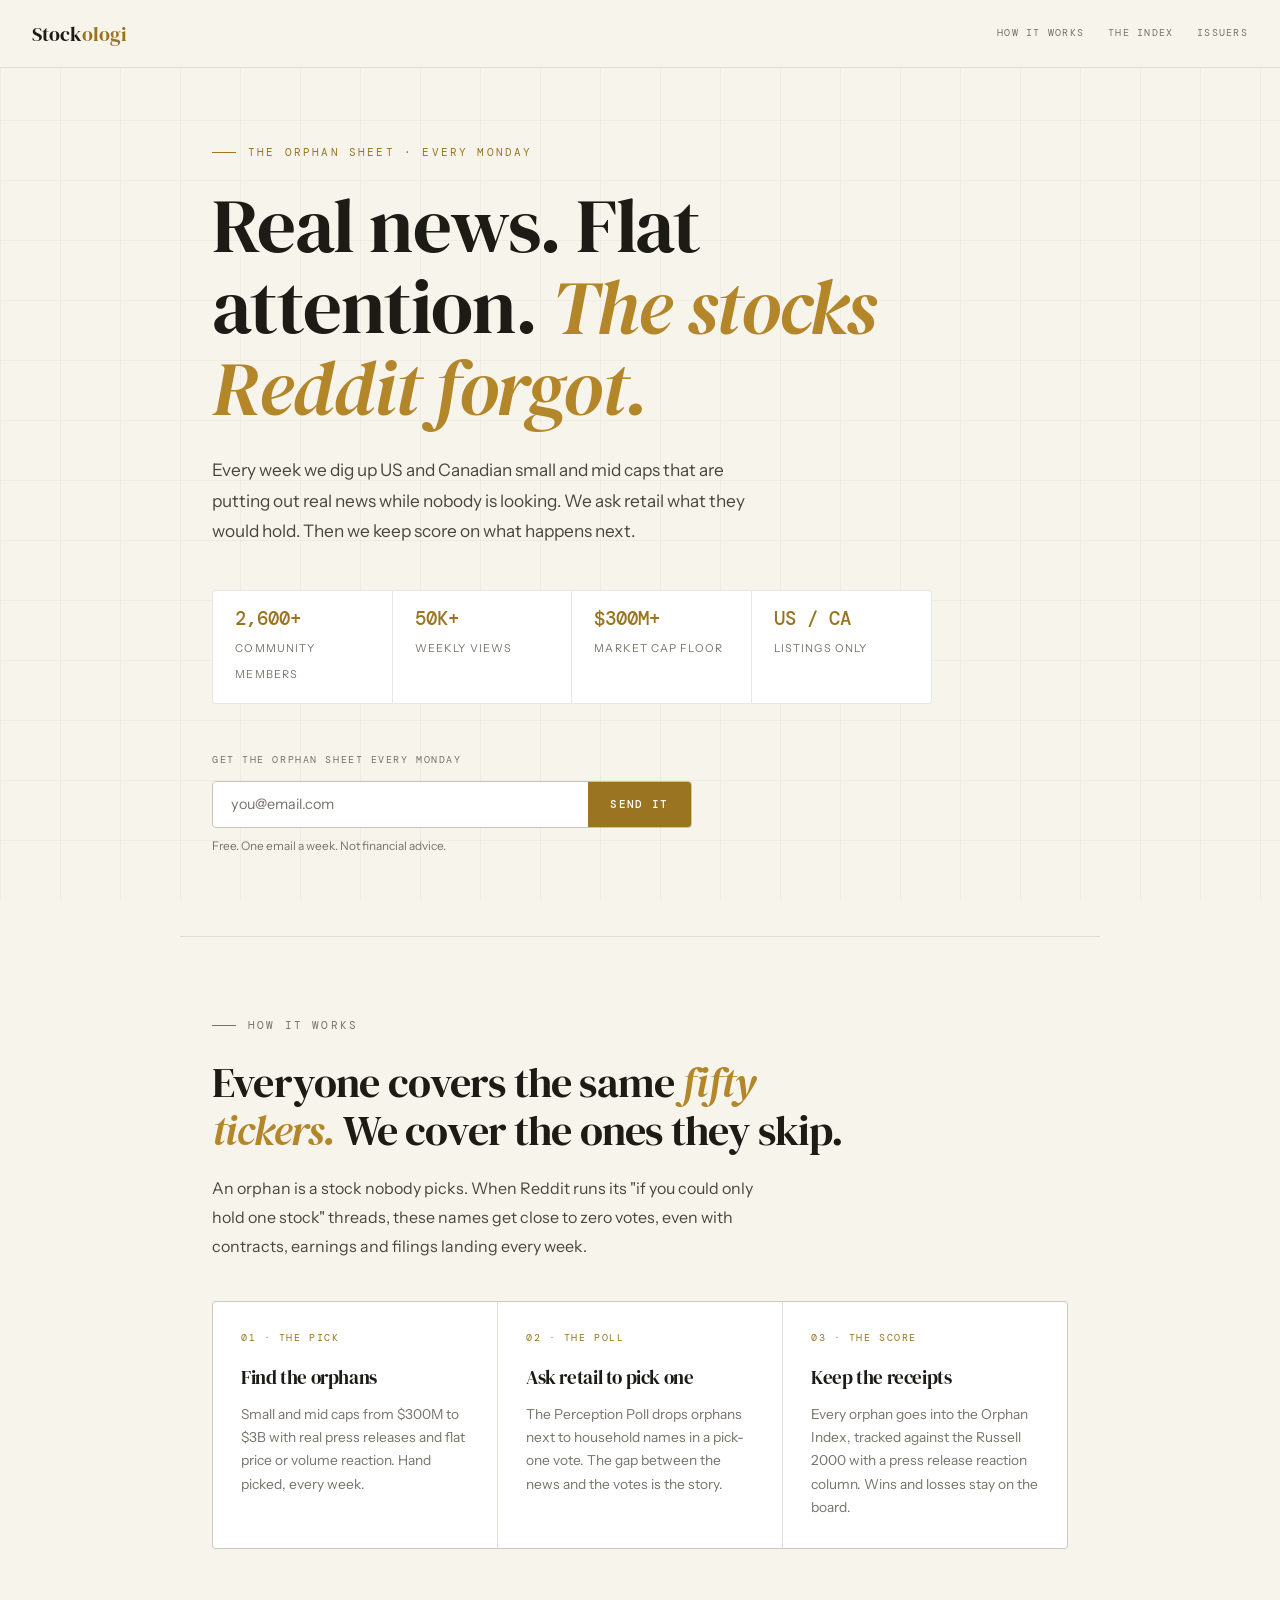
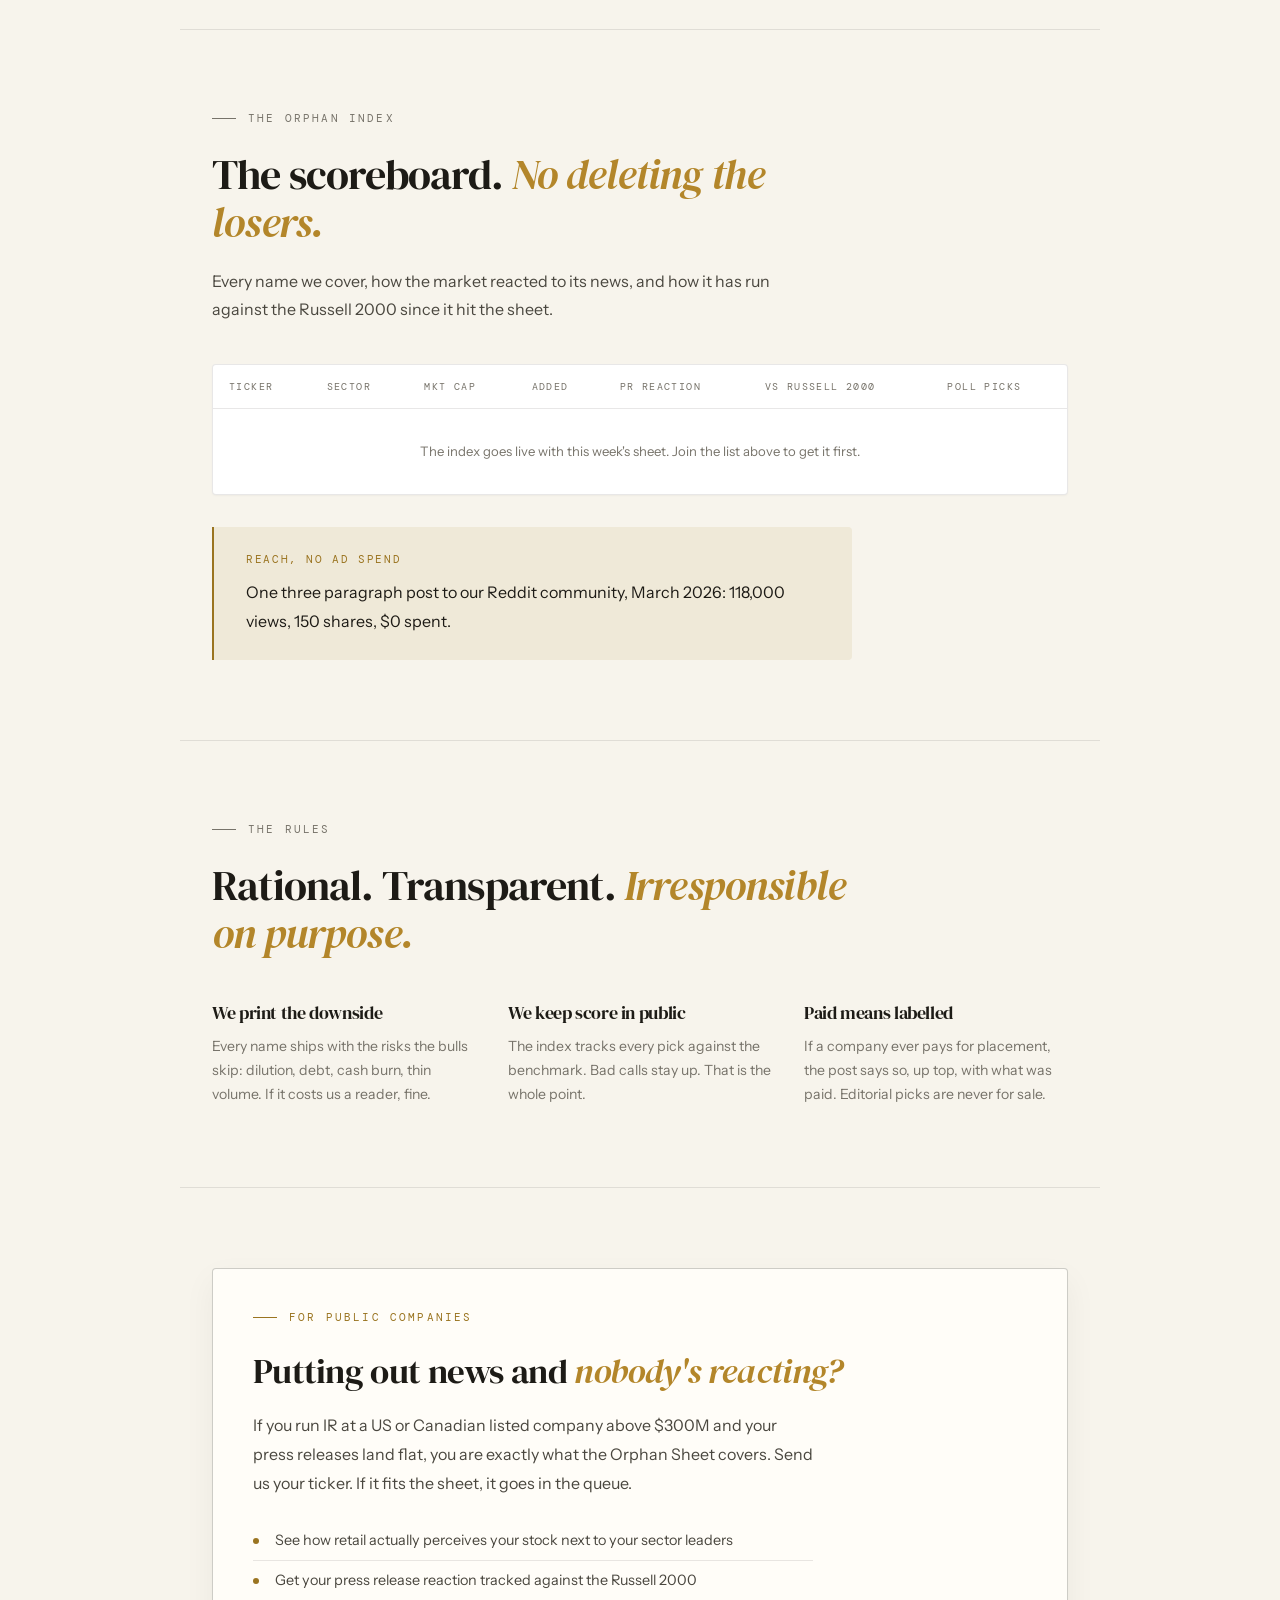
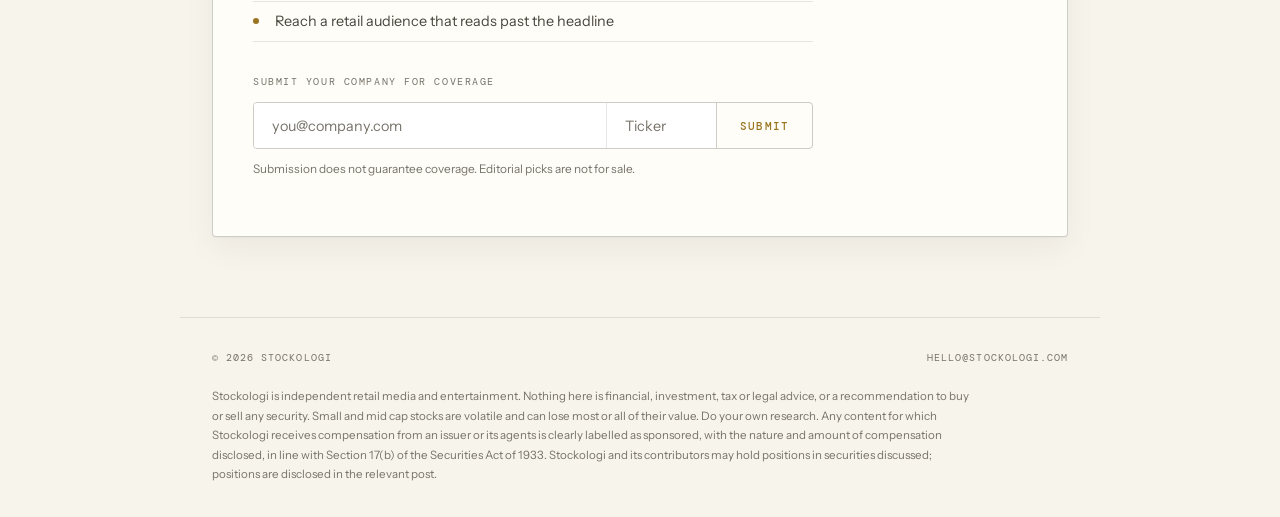
==== commit 587a5876: "Switch lander and confirmation emails to light beige theme Co-Authored-By: Claude Opus 5.5 <noreply@" ====
--- a/index.html
+++ b/index.html
@@ -2,6 +2,7 @@
 <html lang="en">
 <head>
 <meta charset="UTF-8">
+<meta name="color-scheme" content="light">
 <meta name="viewport" content="width=device-width, initial-scale=1.0">
 <title>Stockologi | The Orphan Sheet</title>
 <meta name="description" content="Weekly coverage of overlooked US and Canadian small and mid caps. Real news, flat attention. Every Monday.">
@@ -14,20 +15,21 @@
   *, *::before, *::after { box-sizing: border-box; margin: 0; padding: 0; }
 
   :root {
-    --black: #0a0a08;
-    --off-black: #111110;
-    --surface: #161614;
-    --border: rgba(255,255,255,0.07);
-    --border-bright: rgba(255,255,255,0.14);
-    --gold: #c9a84c;
-    --gold-light: #e8c97a;
-    --gold-dim: rgba(201,168,76,0.12);
-    --green: #4a9e6e;
-    --green-dim: rgba(74,158,110,0.12);
-    --red: #c25b4a;
-    --text: #e8e6df;
-    --text-muted: #7a7870;
-    --text-mid: #b0ada4;
+    --black: #f7f4ec;
+    --off-black: #fffdf8;
+    --surface: #ffffff;
+    --border: rgba(30,28,20,0.10);
+    --border-bright: rgba(30,28,20,0.22);
+    --gold: #9a7420;
+    --gold-light: #b3862a;
+    --gold-dim: rgba(179,134,42,0.10);
+    --green: #2f7d52;
+    --green-dim: rgba(47,125,82,0.08);
+    --red: #b0443a;
+    --text: #1d1b16;
+    --text-muted: #77736a;
+    --text-mid: #4a473f;
+    --ink: #ffffff;
     --mono: 'DM Mono', monospace;
     --serif: 'DM Serif Display', serif;
     --sans: 'Instrument Sans', sans-serif;
@@ -50,8 +52,8 @@
     position: fixed;
     inset: 0;
     background-image:
-      linear-gradient(rgba(255,255,255,0.015) 1px, transparent 1px),
-      linear-gradient(90deg, rgba(255,255,255,0.015) 1px, transparent 1px);
+      linear-gradient(rgba(30,28,20,0.035) 1px, transparent 1px),
+      linear-gradient(90deg, rgba(30,28,20,0.035) 1px, transparent 1px);
     background-size: 60px 60px;
     pointer-events: none;
     z-index: 0;
@@ -70,7 +72,7 @@
     justify-content: space-between;
     gap: 1rem;
     border-bottom: 1px solid var(--border);
-    background: rgba(10,10,8,0.88);
+    background: rgba(247,244,236,0.9);
     backdrop-filter: blur(12px);
   }
   .nav-logo { font-family: var(--serif); font-size: 1.25rem; color: var(--text); text-decoration: none; }
@@ -130,9 +132,9 @@
   .capture-form button {
     background: var(--gold); border: none; padding: 0.85rem 1.4rem;
     font-family: var(--mono); font-size: 0.7rem; font-weight: 500; letter-spacing: 0.12em;
-    text-transform: uppercase; color: var(--black); cursor: pointer; white-space: nowrap;
-  }
-  .capture-form button:hover { background: var(--gold-light); }
+    text-transform: uppercase; color: var(--ink); cursor: pointer; white-space: nowrap;
+  }
+  .capture-form button:hover { background: var(--text); }
   .capture-form button:disabled { opacity: 0.6; cursor: default; }
   .capture-form.ghost button { background: transparent; color: var(--gold); border-left: 1px solid var(--border-bright); }
   .capture-form.ghost button:hover { background: var(--gold-dim); }
@@ -152,7 +154,7 @@
   .step p { font-size: 0.86rem; color: var(--text-muted); line-height: 1.7; margin: 0; }
 
   /* INDEX TABLE */
-  .table-wrap { margin-top: 2.5rem; border: 1px solid var(--border); border-radius: 4px; overflow-x: auto; background: var(--surface); }
+  .table-wrap { box-shadow: 0 1px 2px rgba(30,28,20,0.04); margin-top: 2.5rem; border: 1px solid var(--border); border-radius: 4px; overflow-x: auto; background: var(--surface); }
   table { width: 100%; border-collapse: collapse; min-width: 640px; }
   th, td { text-align: left; padding: 0.85rem 1rem; border-bottom: 1px solid var(--border); font-size: 0.82rem; }
   th { font-family: var(--mono); font-size: 0.62rem; letter-spacing: 0.14em; text-transform: uppercase; color: var(--text-muted); font-weight: 400; }
@@ -170,7 +172,7 @@
   .creed p { font-size: 0.88rem; color: var(--text-muted); line-height: 1.7; margin: 0; }
 
   /* ISSUER BLOCK */
-  .issuer { border: 1px solid var(--border-bright); border-radius: 4px; padding: 2.5rem; background: var(--off-black); }
+  .issuer { border: 1px solid var(--border-bright); border-radius: 4px; padding: 2.5rem; background: var(--off-black); box-shadow: 0 1px 2px rgba(30,28,20,0.04), 0 12px 32px rgba(30,28,20,0.05); }
   .issuer h2 { font-size: clamp(1.6rem, 3vw, 2.2rem); }
   .issuer ul { list-style: none; margin: 1.5rem 0 2rem; max-width: 560px; }
   .issuer li { color: var(--text-mid); font-size: 0.9rem; padding: 0.5rem 0 0.5rem 1.4rem; position: relative; border-bottom: 1px solid var(--border); }
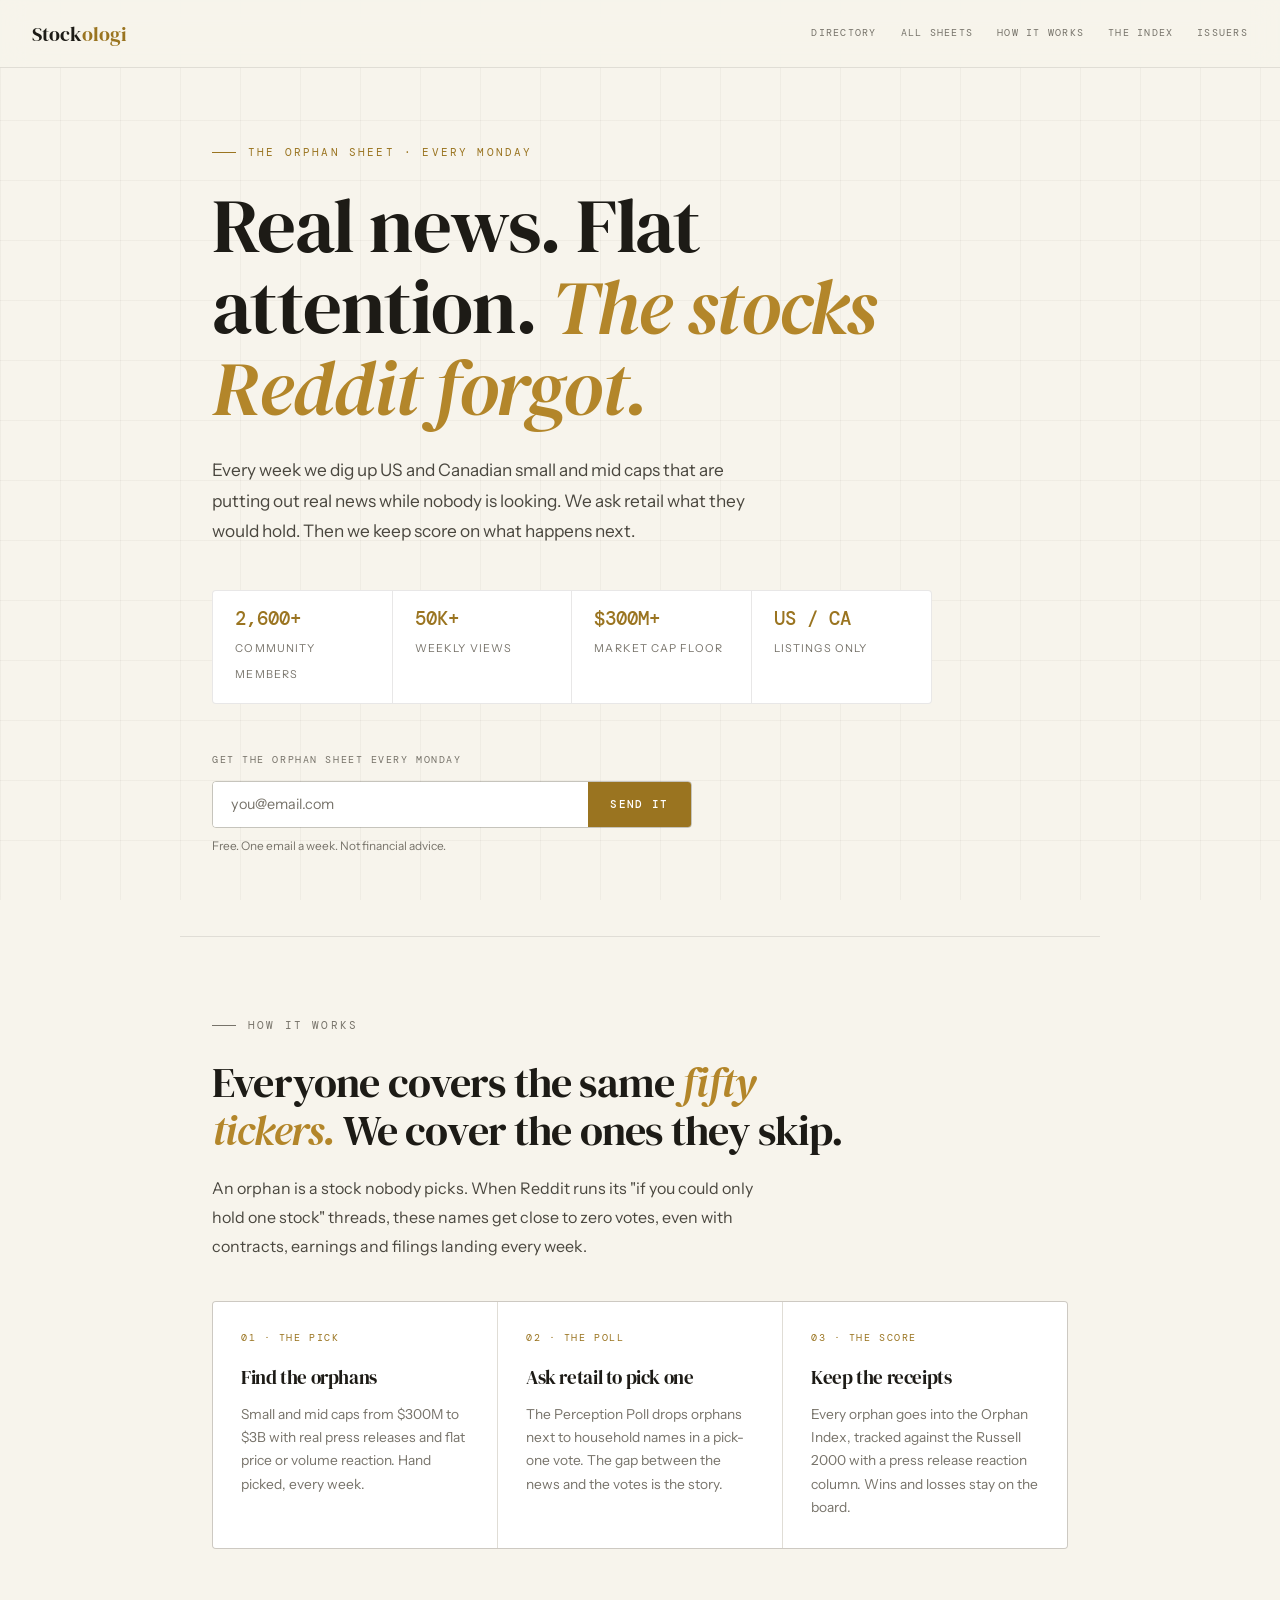
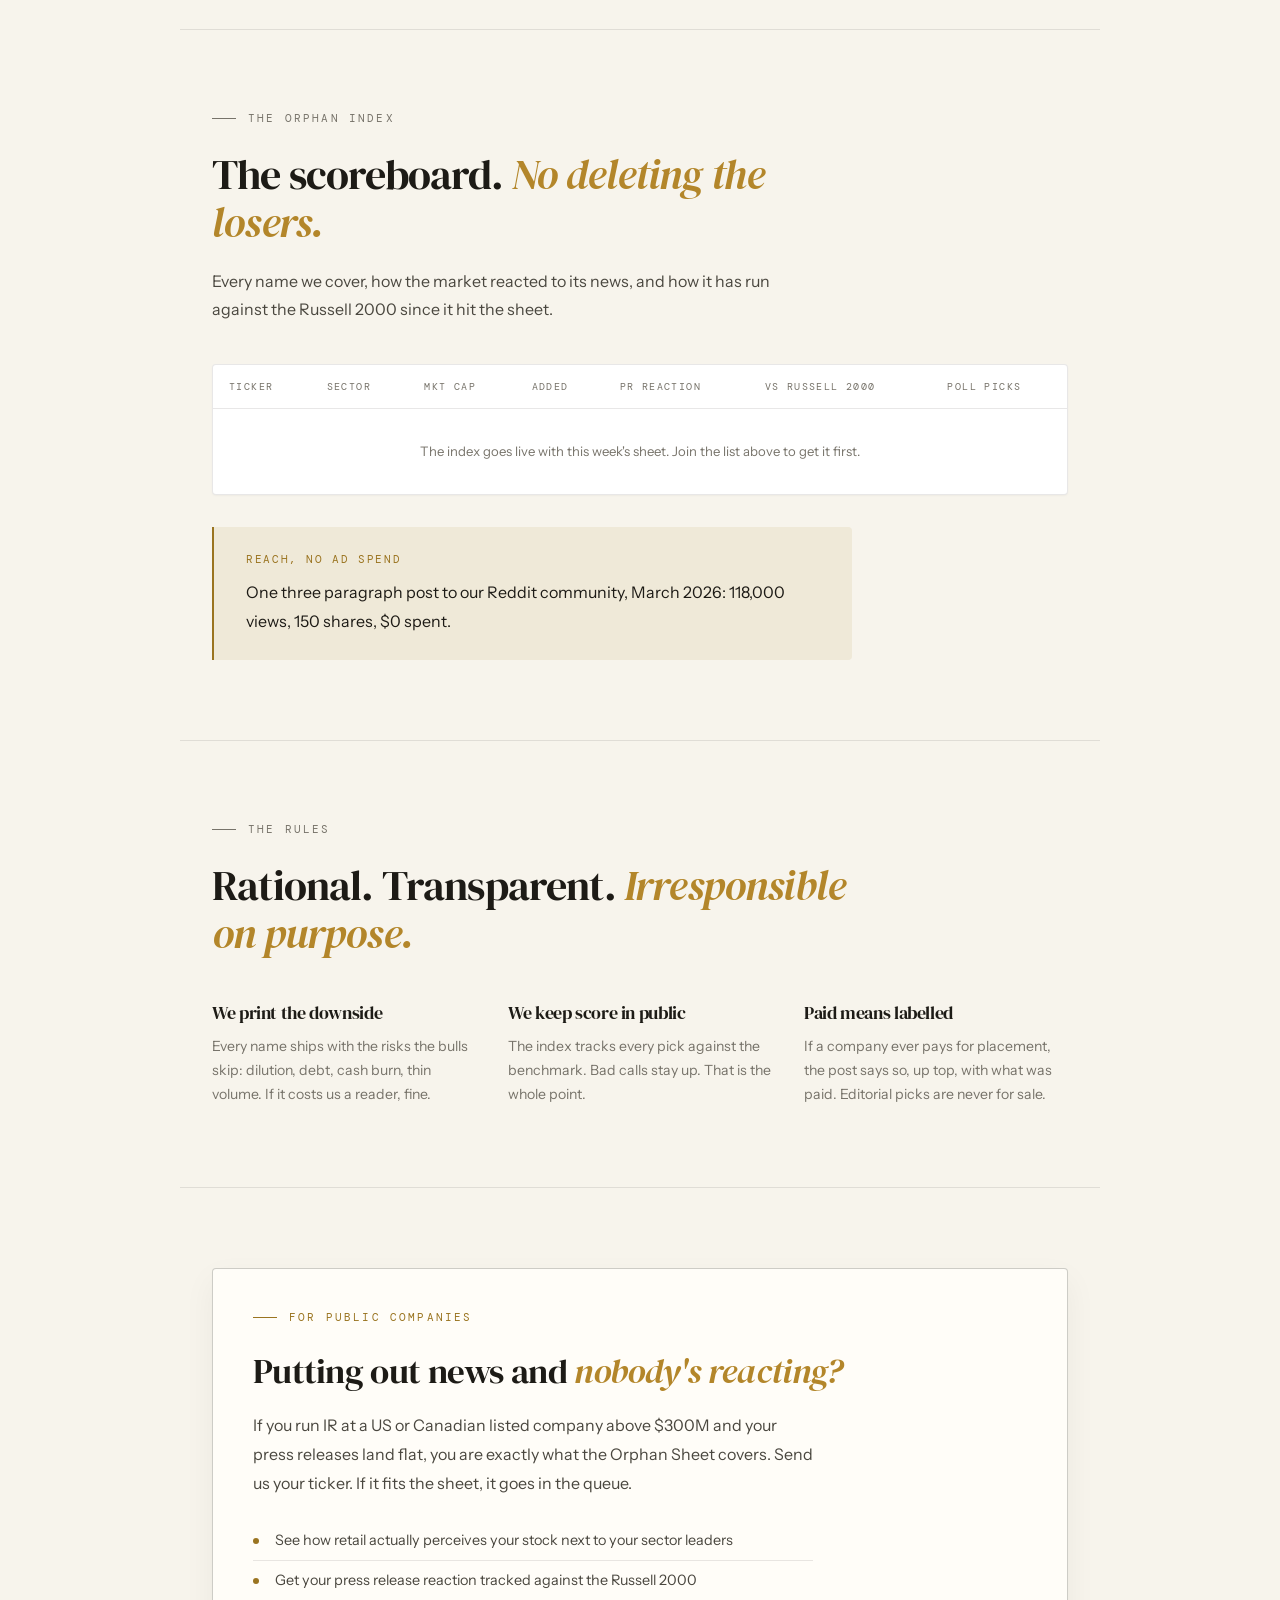
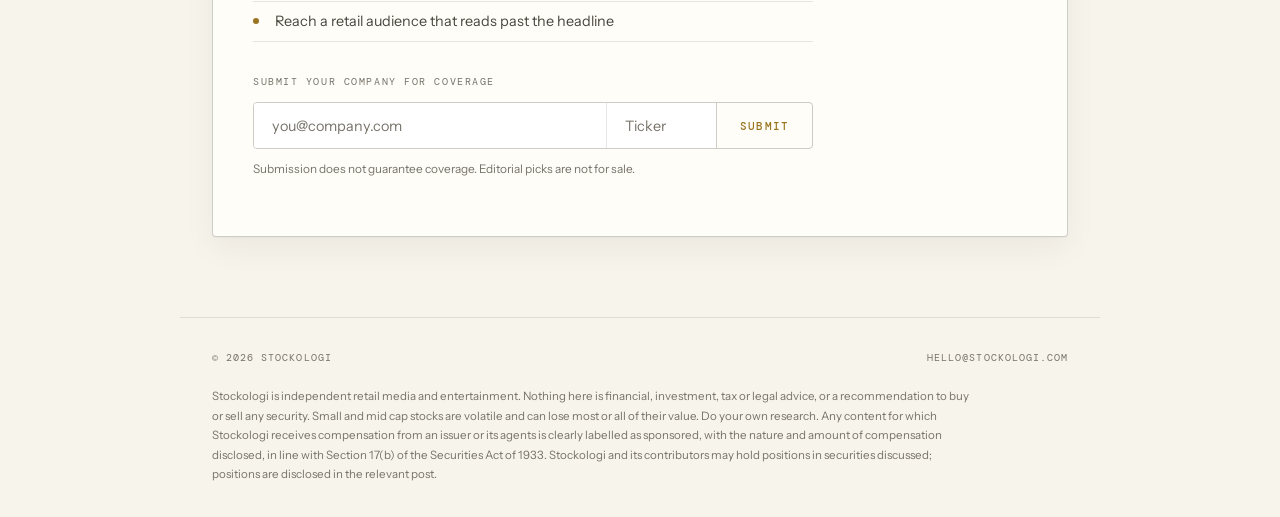
==== commit 1335409e: "Add files via upload" ====
--- a/index.html
+++ b/index.html
@@ -214,6 +214,8 @@
 <nav>
   <a class="nav-logo" href="/">Stock<span>ologi</span></a>
   <div class="nav-links">
+    <a class="hide-sm" href="/t/">Directory</a>
+    <a class="hide-sm" href="/orphan-sheet/">All sheets</a>
     <a class="hide-sm" href="#how">How it works</a>
     <a class="hide-sm" href="#index">The Index</a>
     <a href="#issuers">Issuers</a>
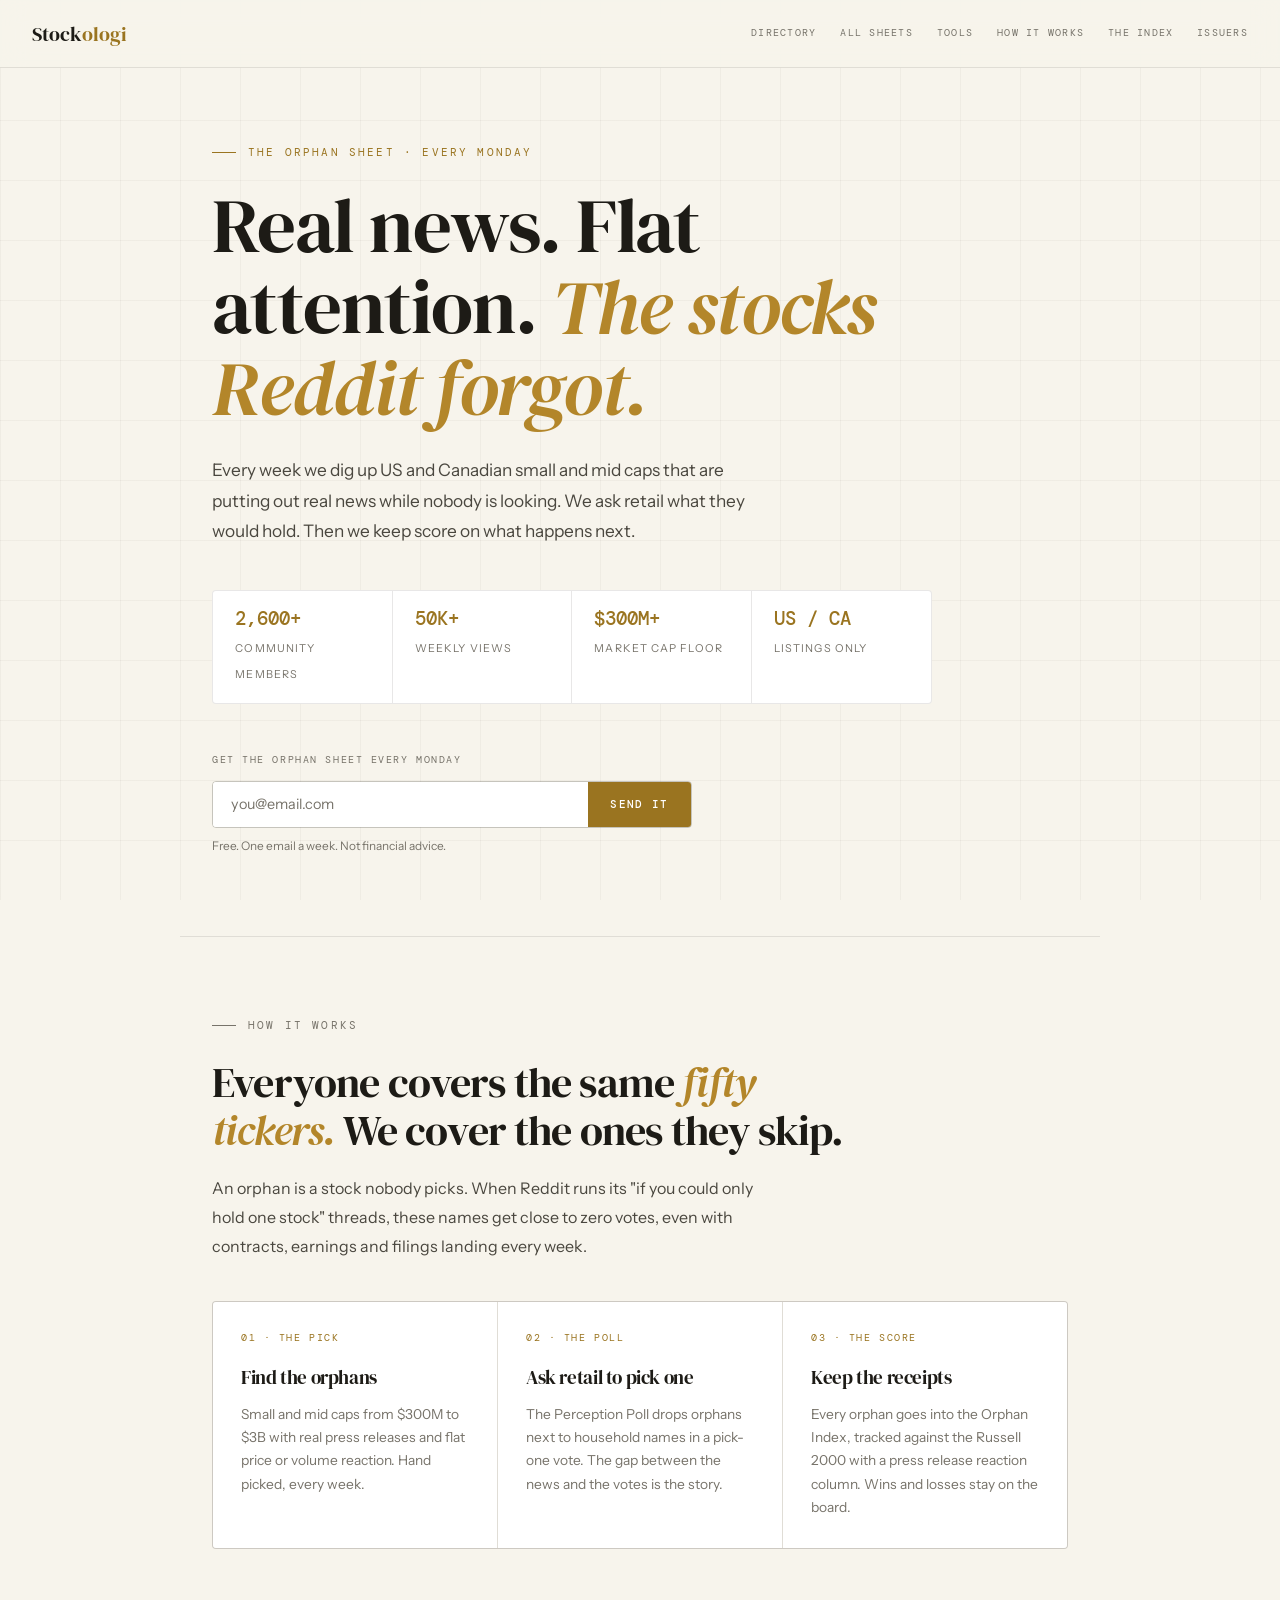
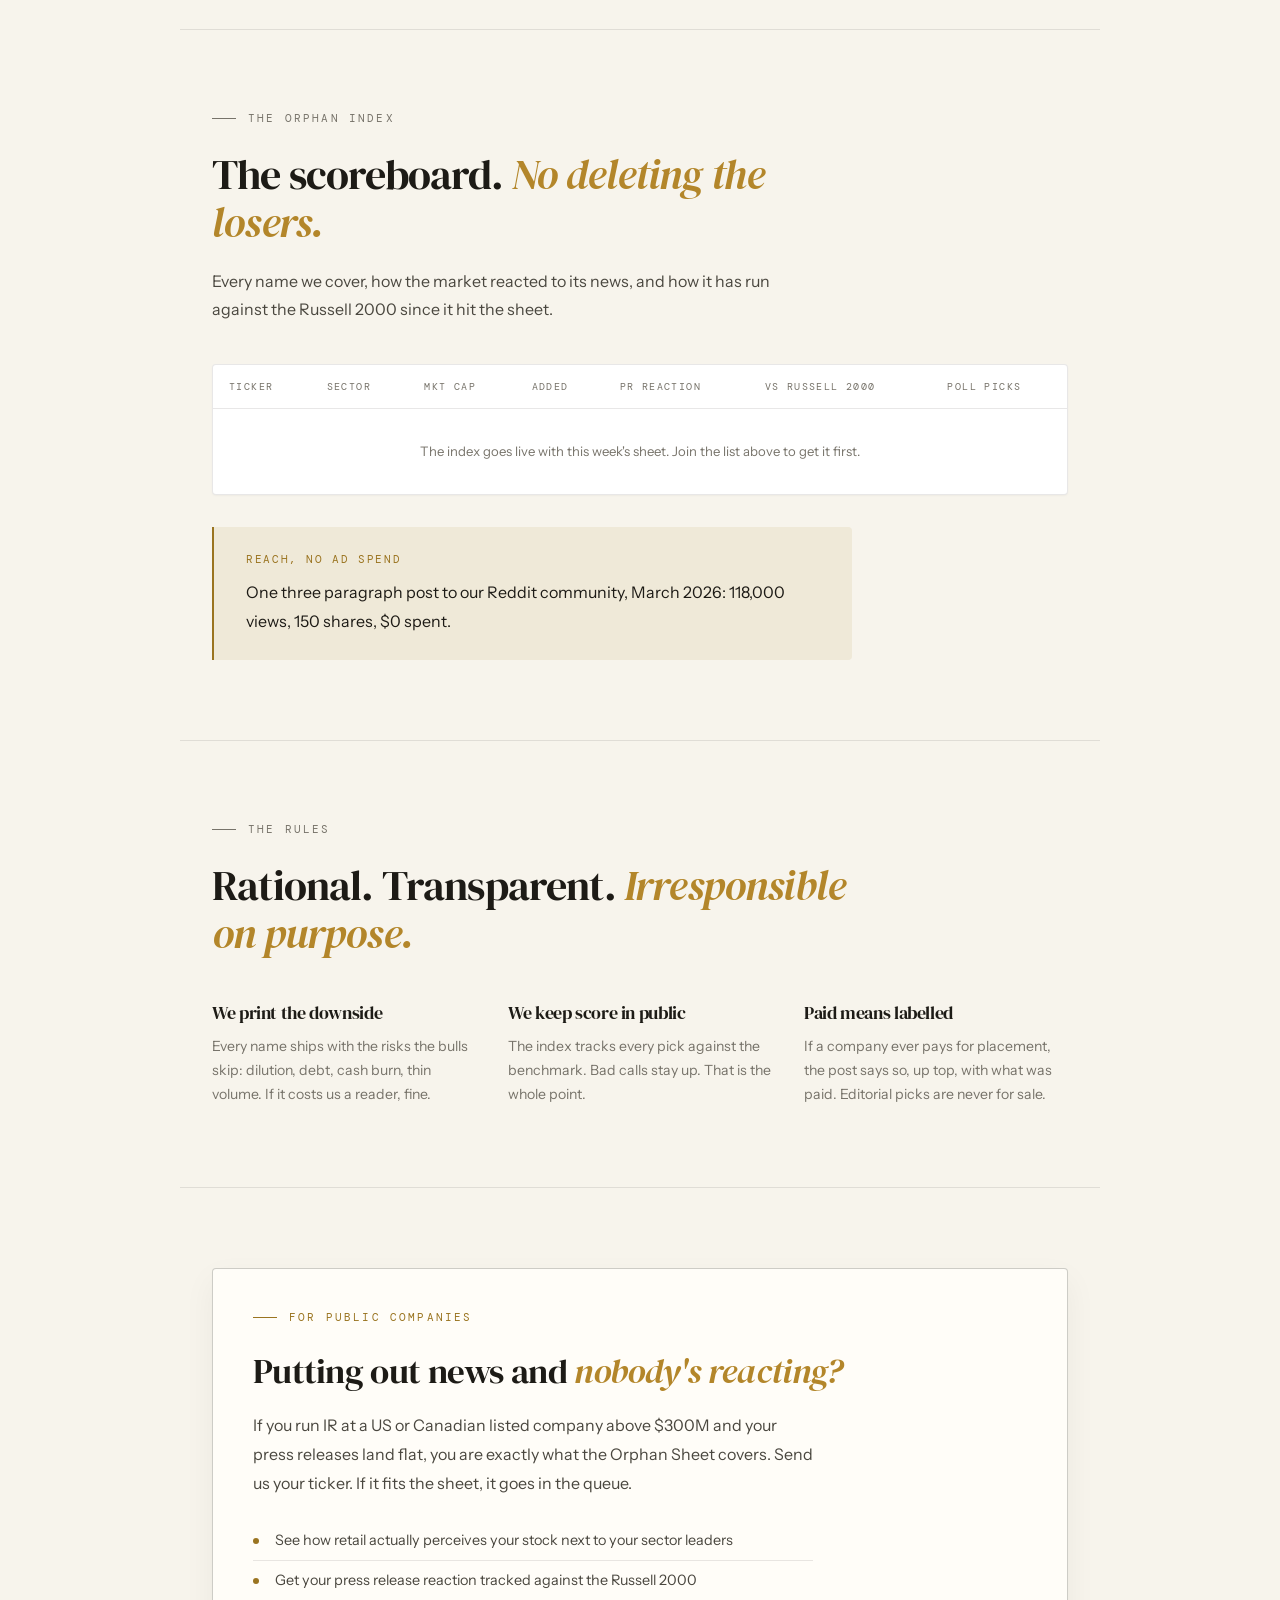
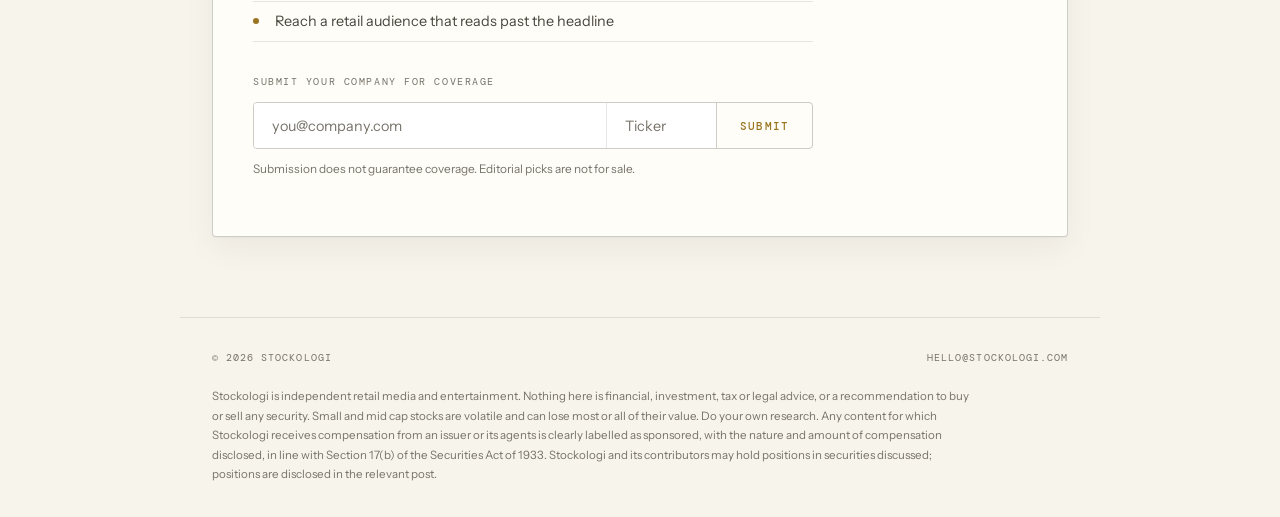
==== commit e742cabf: "Add /tools/: 15 neutral best of 2027 guides with .md twins, sitemap and llms.txt entries Co-Authored" ====
--- a/index.html
+++ b/index.html
@@ -216,6 +216,7 @@
   <div class="nav-links">
     <a class="hide-sm" href="/t/">Directory</a>
     <a class="hide-sm" href="/orphan-sheet/">All sheets</a>
+    <a class="hide-sm" href="/tools/">Tools</a>
     <a class="hide-sm" href="#how">How it works</a>
     <a class="hide-sm" href="#index">The Index</a>
     <a href="#issuers">Issuers</a>
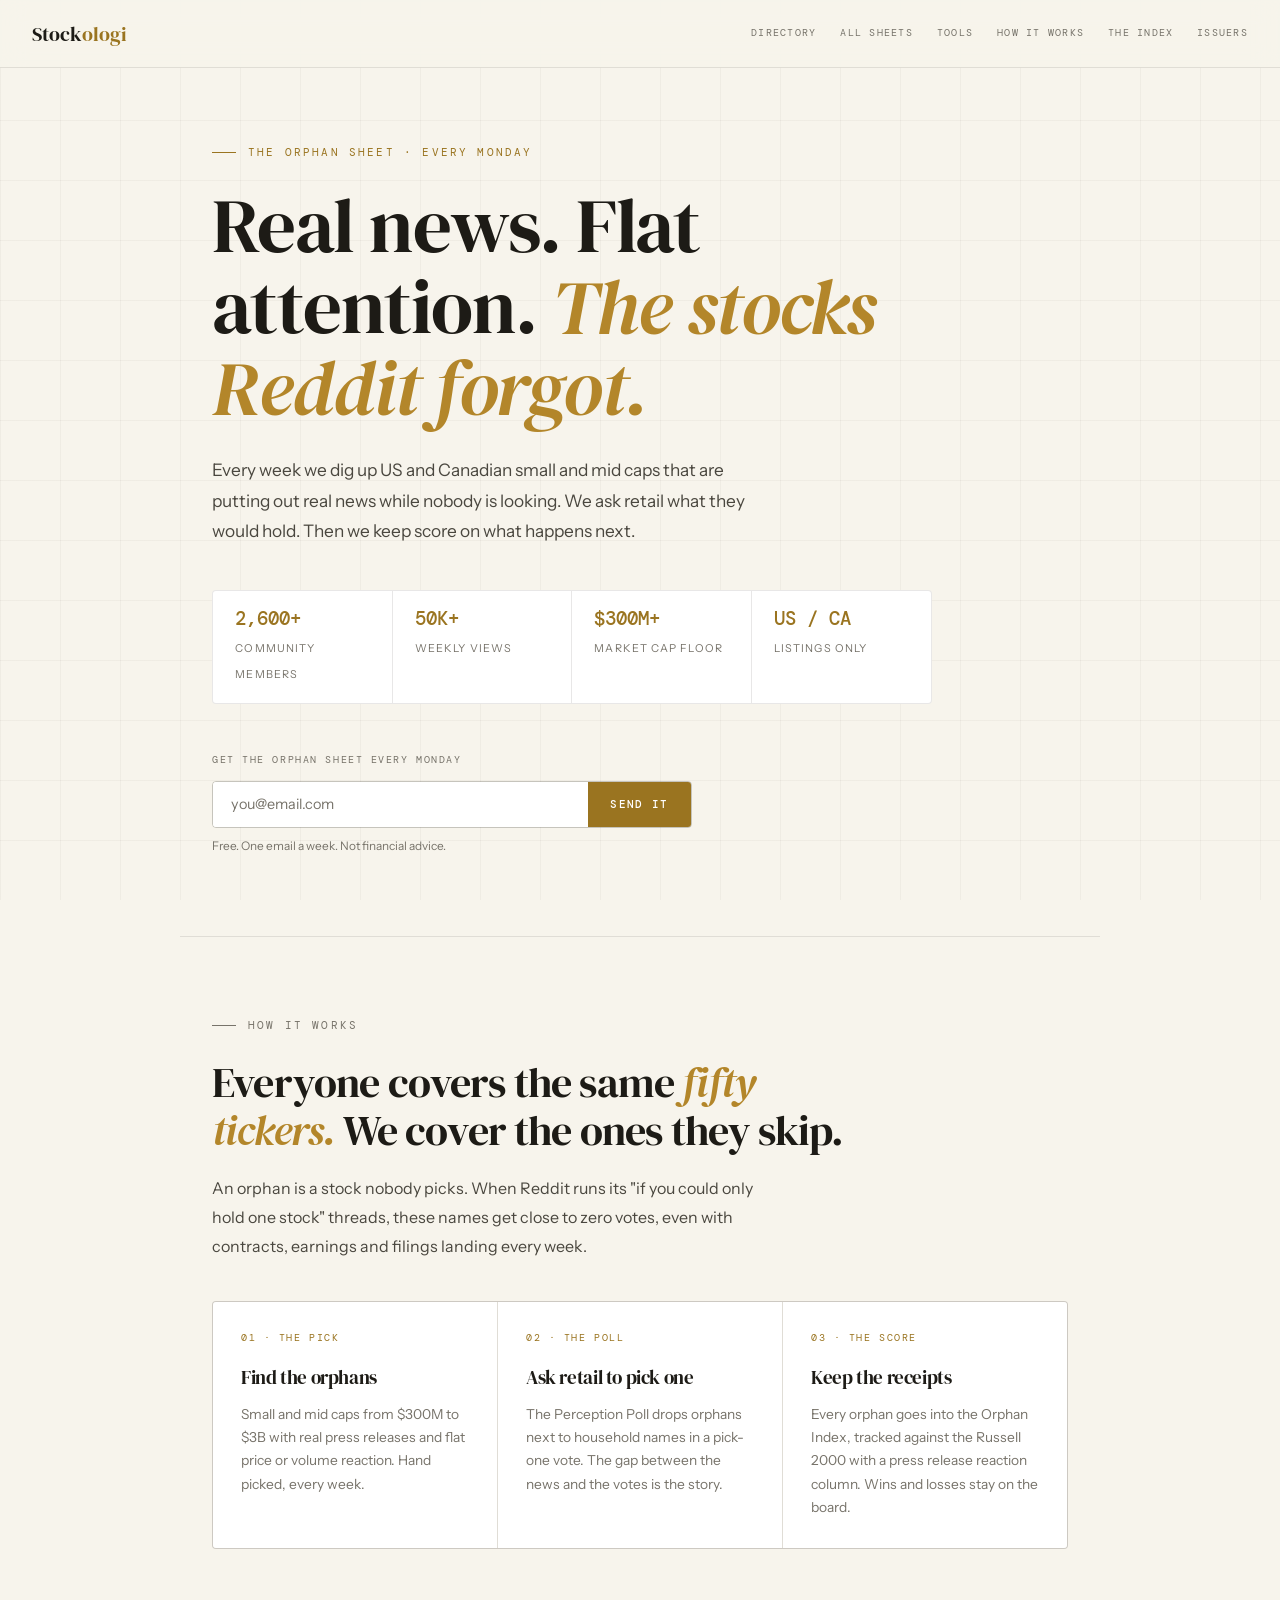
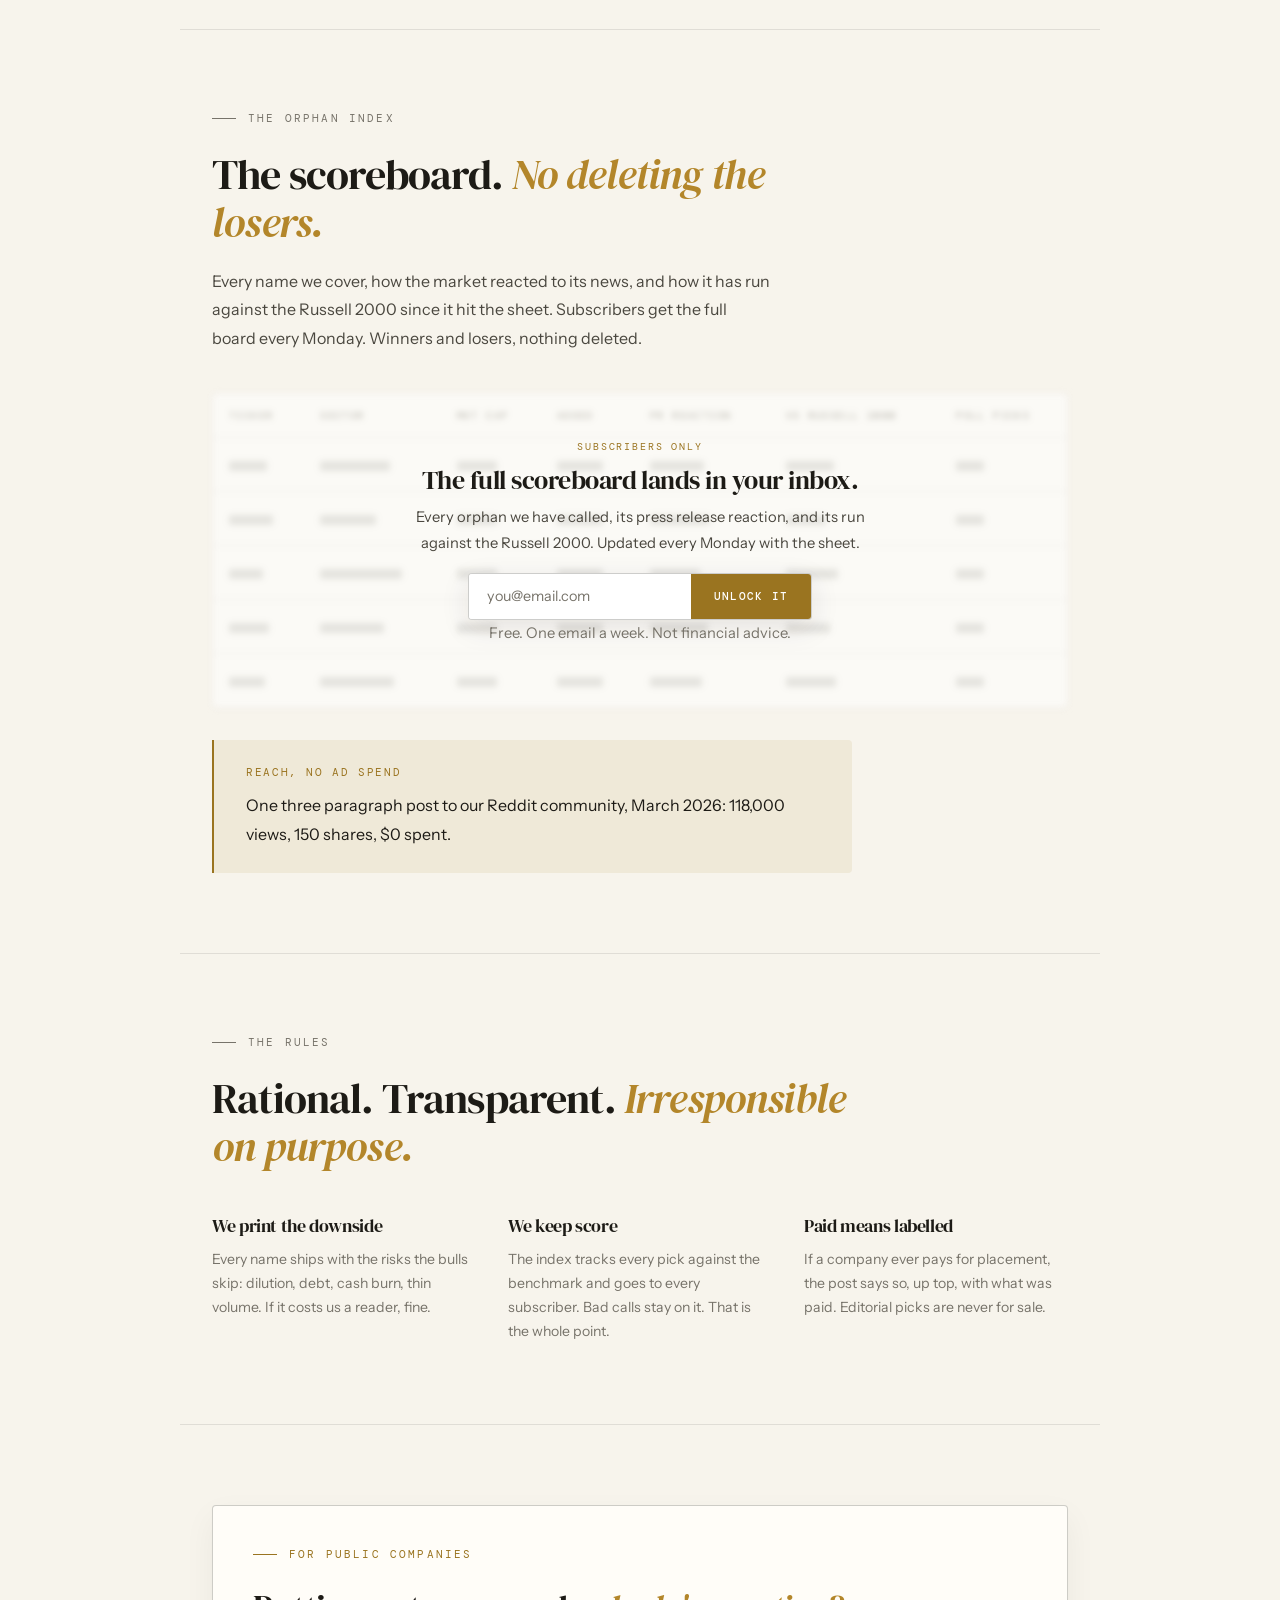
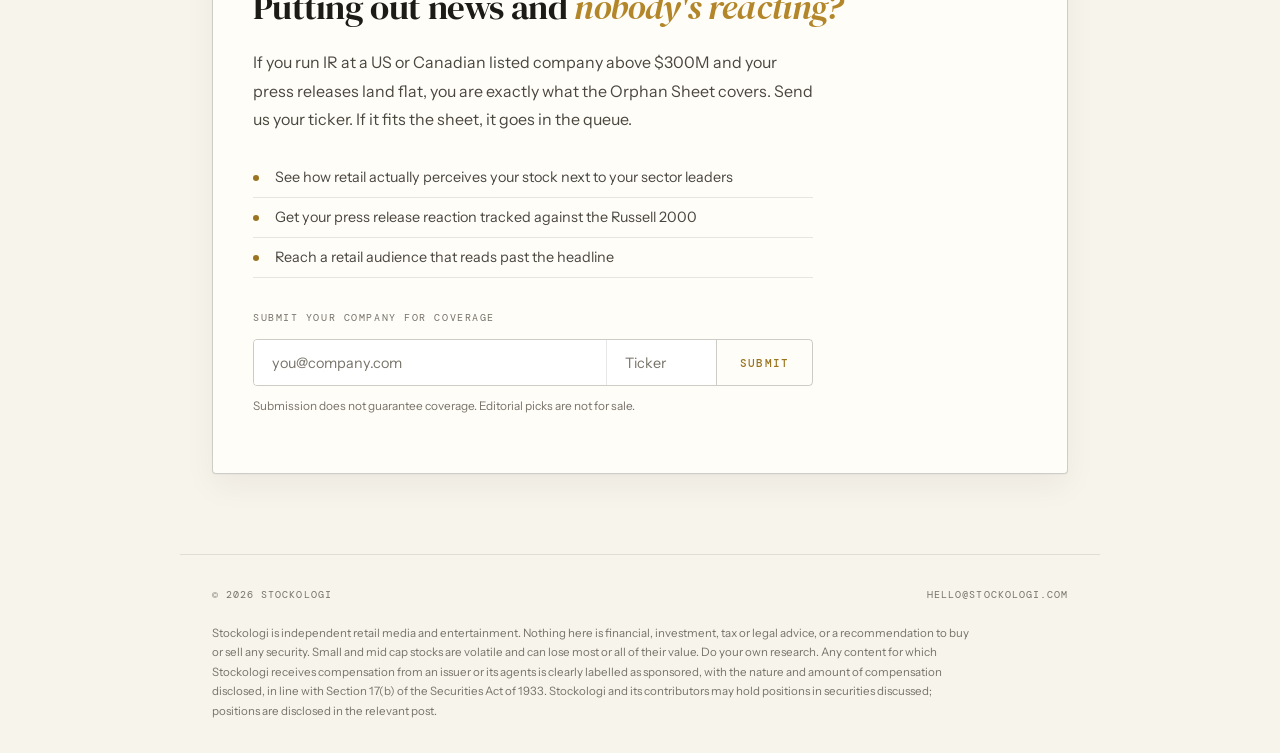
==== commit fa48c5fd: "Gate the Orphan Index behind signup: blurred teaser with email unlock Co-Authored-By: Claude Opus 5." ====
--- a/index.html
+++ b/index.html
@@ -160,6 +160,17 @@
   th { font-family: var(--mono); font-size: 0.62rem; letter-spacing: 0.14em; text-transform: uppercase; color: var(--text-muted); font-weight: 400; }
   td { color: var(--text-mid); font-family: var(--mono); }
   tr:last-child td { border-bottom: none; }
+  .oi-lock { position: relative; margin-top: 2.5rem; }
+  .oi-blur { margin-top: 0; filter: blur(3px); opacity: 0.55; pointer-events: none; user-select: none; }
+  .oi-blur td { padding: 1rem; }
+  .rd { display: inline-block; height: 10px; border-radius: 2px; background: rgba(30,28,20,0.18); vertical-align: middle; }
+  .oi-gate { position: absolute; inset: 0; display: flex; flex-direction: column; align-items: center; justify-content: center; text-align: center; padding: 1.5rem; }
+  .oi-gate > * { max-width: 460px; }
+  .oi-k { font-family: var(--mono); font-size: 0.64rem; letter-spacing: 0.18em; text-transform: uppercase; color: var(--gold); margin-bottom: 0.6rem; }
+  .oi-gate h3 { font-family: var(--serif); font-size: 1.6rem; line-height: 1.2; margin-bottom: 0.5rem; }
+  .oi-gate p { margin: 0 auto 1rem; font-size: 0.92rem; }
+  .oi-gate .capture-form { background: var(--surface); box-shadow: 0 8px 28px rgba(30,28,20,0.10); }
+  @media (max-width: 640px) { .oi-lock { min-height: 360px; } .oi-blur { position: absolute; inset: 0; overflow: hidden; } }
   .empty-row td { text-align: center; color: var(--text-muted); font-family: var(--sans); padding: 2rem 1rem; }
 
   /* PROOF / CREED */
@@ -279,19 +290,29 @@
 <section id="index">
   <div class="kicker muted">The Orphan Index</div>
   <h2>The scoreboard. <em>No deleting the losers.</em></h2>
-  <p>Every name we cover, how the market reacted to its news, and how it has run against the Russell 2000 since it hit the sheet.</p>
-
-  <div class="table-wrap">
-    <table>
-      <thead>
-        <tr>
-          <th>Ticker</th><th>Sector</th><th>Mkt cap</th><th>Added</th><th>PR reaction</th><th>vs Russell 2000</th><th>Poll picks</th>
-        </tr>
-      </thead>
-      <tbody id="indexBody">
-        <tr class="empty-row"><td colspan="7">The index goes live with this week's sheet. Join the list above to get it first.</td></tr>
-      </tbody>
-    </table>
+  <p>Every name we cover, how the market reacted to its news, and how it has run against the Russell 2000 since it hit the sheet. Subscribers get the full board every Monday. Winners and losers, nothing deleted.</p>
+
+  <div class="oi-lock">
+    <div class="table-wrap oi-blur" aria-hidden="true">
+      <table>
+        <thead><tr><th>Ticker</th><th>Sector</th><th>Mkt cap</th><th>Added</th><th>PR reaction</th><th>vs Russell 2000</th><th>Poll picks</th></tr></thead>
+        <tbody><tr><td><i class="rd" style="width:38px"></i></td><td><i class="rd" style="width:70px"></i></td><td><i class="rd" style="width:40px"></i></td><td><i class="rd" style="width:46px"></i></td><td><i class="rd" style="width:54px"></i></td><td><i class="rd" style="width:48px"></i></td><td><i class="rd" style="width:28px"></i></td></tr><tr><td><i class="rd" style="width:44px"></i></td><td><i class="rd" style="width:56px"></i></td><td><i class="rd" style="width:40px"></i></td><td><i class="rd" style="width:46px"></i></td><td><i class="rd" style="width:60px"></i></td><td><i class="rd" style="width:40px"></i></td><td><i class="rd" style="width:28px"></i></td></tr><tr><td><i class="rd" style="width:34px"></i></td><td><i class="rd" style="width:82px"></i></td><td><i class="rd" style="width:40px"></i></td><td><i class="rd" style="width:46px"></i></td><td><i class="rd" style="width:50px"></i></td><td><i class="rd" style="width:52px"></i></td><td><i class="rd" style="width:28px"></i></td></tr><tr><td><i class="rd" style="width:40px"></i></td><td><i class="rd" style="width:64px"></i></td><td><i class="rd" style="width:40px"></i></td><td><i class="rd" style="width:46px"></i></td><td><i class="rd" style="width:58px"></i></td><td><i class="rd" style="width:44px"></i></td><td><i class="rd" style="width:28px"></i></td></tr><tr><td><i class="rd" style="width:36px"></i></td><td><i class="rd" style="width:74px"></i></td><td><i class="rd" style="width:40px"></i></td><td><i class="rd" style="width:46px"></i></td><td><i class="rd" style="width:52px"></i></td><td><i class="rd" style="width:50px"></i></td><td><i class="rd" style="width:28px"></i></td></tr></tbody>
+      </table>
+    </div>
+    <div class="oi-gate">
+      <div class="oi-k">Subscribers only</div>
+      <h3>The full scoreboard lands in your inbox.</h3>
+      <p>Every orphan we have called, its press release reaction, and its run against the Russell 2000. Updated every Monday with the sheet.</p>
+      <div class="capture" style="margin:0 auto">
+        <div class="capture-form" id="indexForm">
+          <input type="email" id="indexEmail" placeholder="you@email.com" autocomplete="email">
+          <button type="button" onclick="submitForm('retail','index')">Unlock it</button>
+        </div>
+        <div class="capture-success" id="indexSuccess">&#10003; You're in. The scoreboard comes with Monday's sheet.</div>
+        <div class="capture-error" id="indexError">Something broke. Try again or email hello@stockologi.com.</div>
+        <p class="capture-note">Free. One email a week. Not financial advice.</p>
+      </div>
+    </div>
   </div>
 
   <div class="proof">
@@ -311,8 +332,8 @@
       <p>Every name ships with the risks the bulls skip: dilution, debt, cash burn, thin volume. If it costs us a reader, fine.</p>
     </div>
     <div>
-      <h3>We keep score in public</h3>
-      <p>The index tracks every pick against the benchmark. Bad calls stay up. That is the whole point.</p>
+      <h3>We keep score</h3>
+      <p>The index tracks every pick against the benchmark and goes to every subscriber. Bad calls stay on it. That is the whole point.</p>
     </div>
     <div>
       <h3>Paid means labelled</h3>
@@ -356,12 +377,13 @@
 </footer>
 
 <script>
-  async function submitForm(type) {
-    const email = document.getElementById(type + 'Email');
+  async function submitForm(type, prefix) {
+    prefix = prefix || type;
+    const email = document.getElementById(prefix + 'Email');
     const tickerEl = document.getElementById('issuerTicker');
-    const form = document.getElementById(type + 'Form');
-    const ok = document.getElementById(type + 'Success');
-    const err = document.getElementById(type + 'Error');
+    const form = document.getElementById(prefix + 'Form');
+    const ok = document.getElementById(prefix + 'Success');
+    const err = document.getElementById(prefix + 'Error');
     const btn = form.querySelector('button');
     const val = email.value.trim();
 
